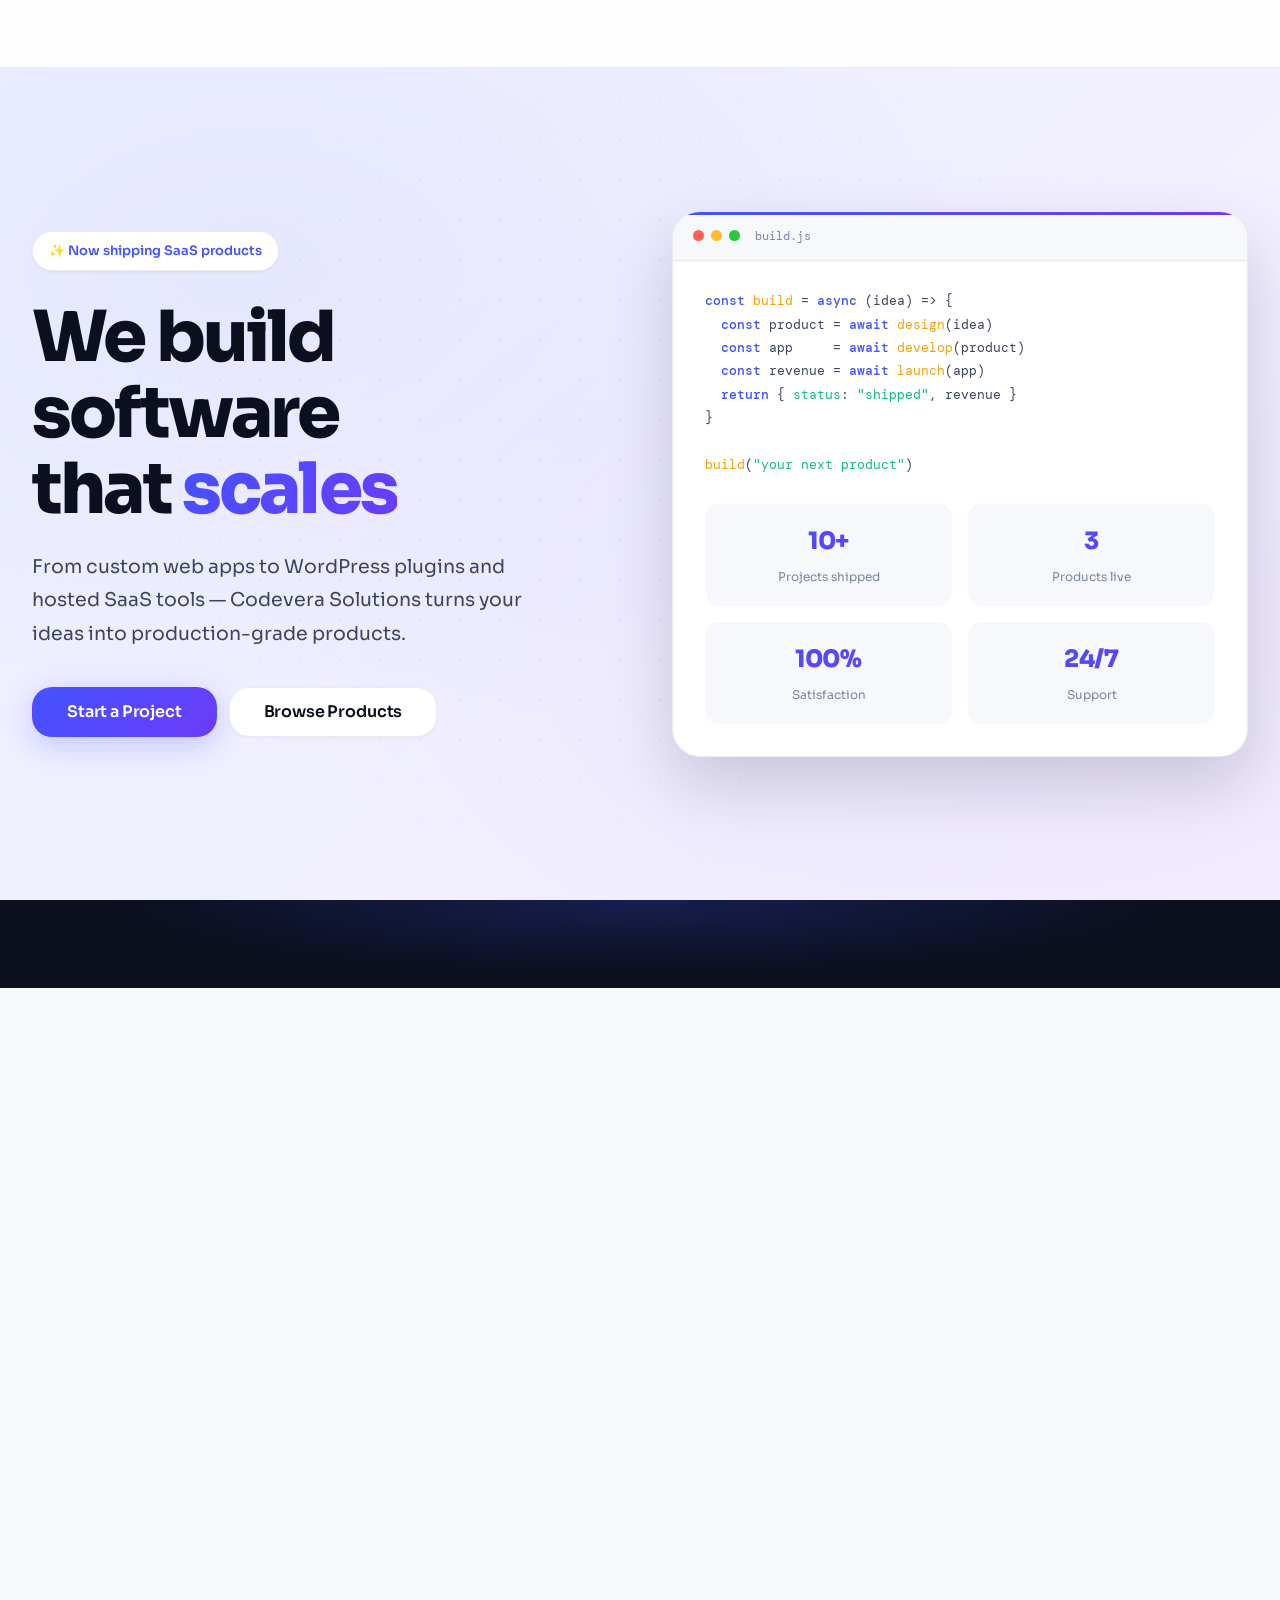
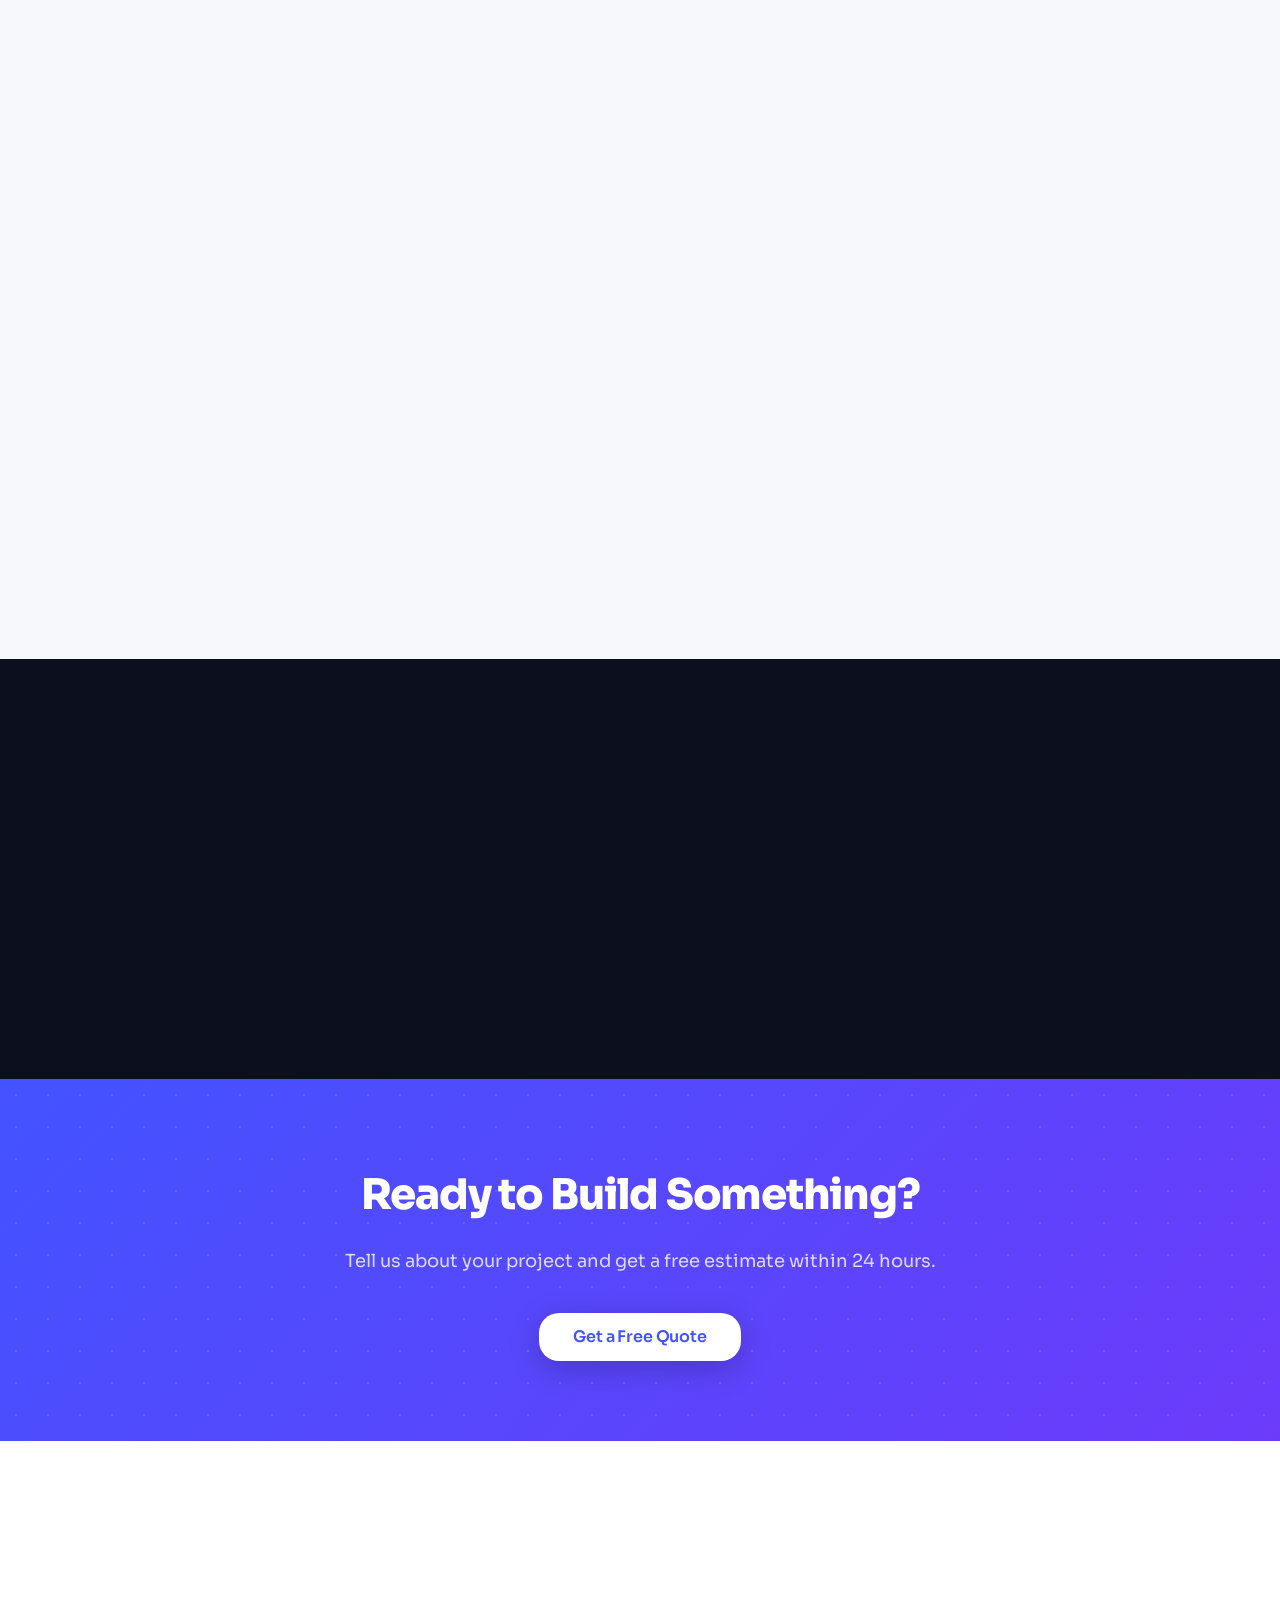
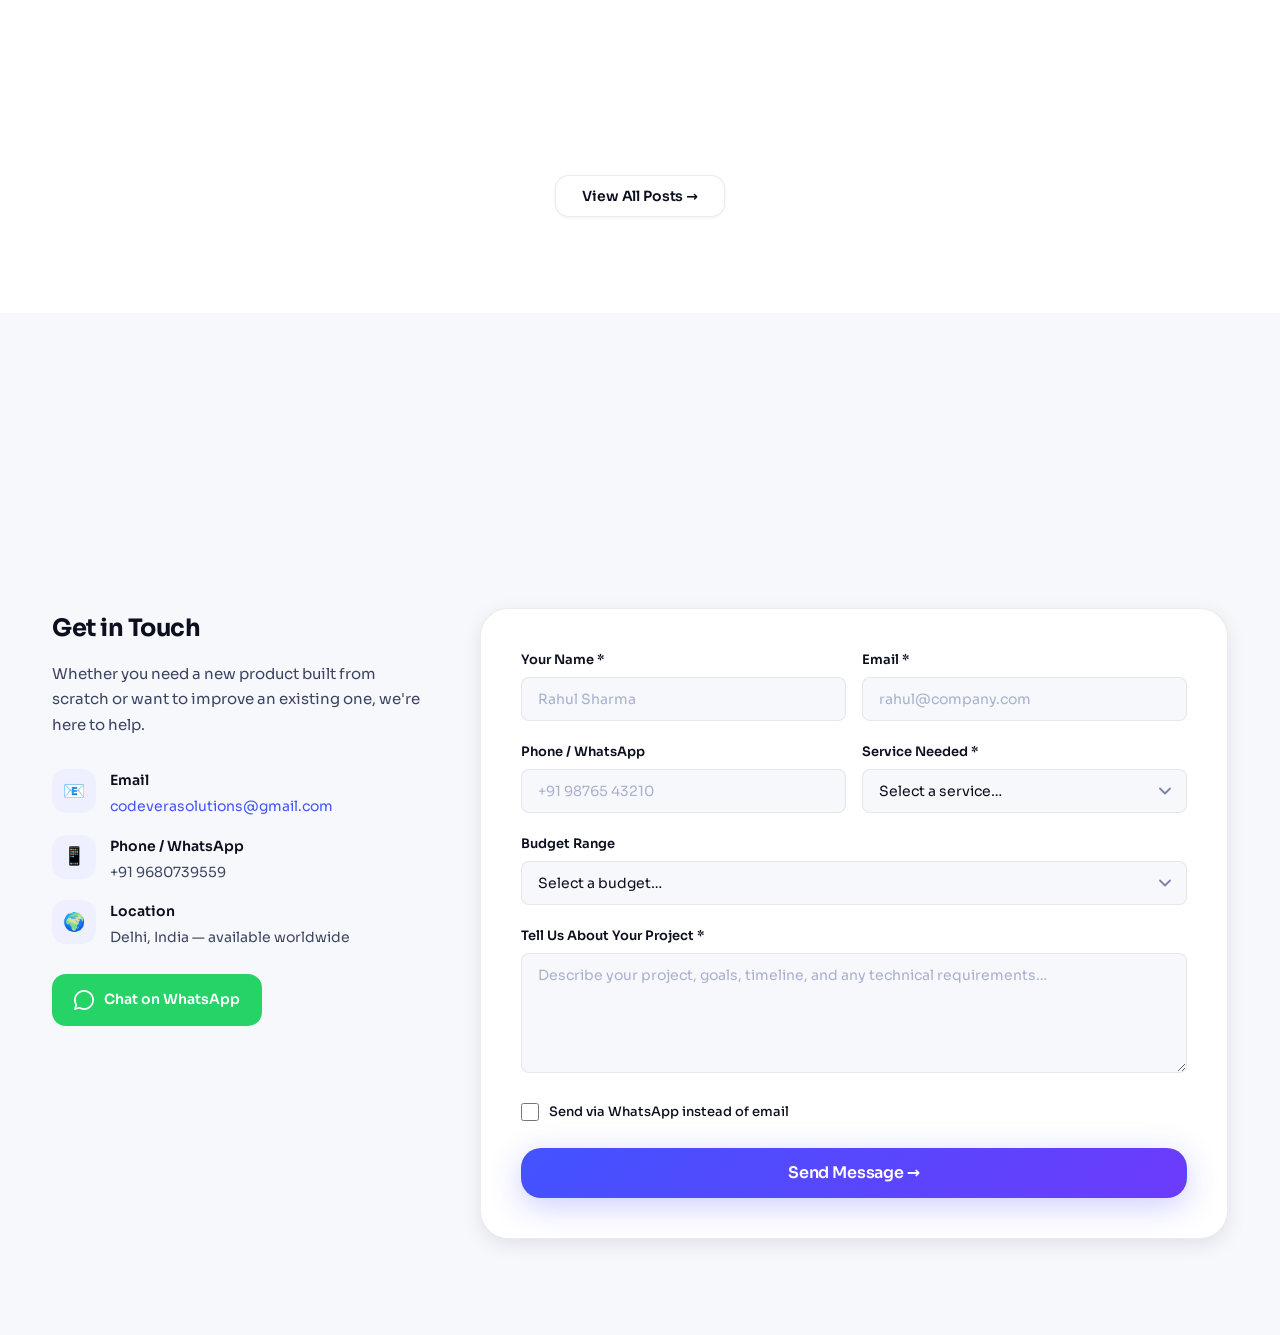
==== index.html @ 33c66739 "Polish site UI: fix rendering bugs, add scroll affordances Bug fixes: - Stats counter rebuilt "24/7"" ====
<!DOCTYPE html>
<html lang="en">
<head>
  <meta charset="UTF-8">
  <meta name="viewport" content="width=device-width, initial-scale=1.0">
  <meta name="description" content="Codevera Solutions — Premium web development, WordPress plugins, SaaS tools, and custom software for ambitious businesses.">
  <title>Codevera Solutions — Premium Software Development</title>
  <link rel="preconnect" href="https://fonts.googleapis.com">
  <link rel="preconnect" href="https://fonts.gstatic.com" crossorigin>
  <link href="https://fonts.googleapis.com/css2?family=Sora:wght@300;400;500;600;700;800&family=DM+Mono:ital,wght@0,400;0,500;1,400&display=swap" rel="stylesheet">
  <link rel="stylesheet" href="css/style.css">
  <noscript><style>.reveal,.reveal-stagger>*{opacity:1!important;transform:none!important}</style></noscript>
</head>
<body>

<!-- NAV (rendered by JS) -->
<nav id="navbar"></nav>

<!-- ── HERO ───────────────────────────────────────────────── -->
<section class="hero" id="home">
  <div class="hero-content">
    <div class="hero-text">
      <div class="hero-badge">✨ Now shipping SaaS products</div>
      <h1>We build software<br>that <span class="gradient-text">scales</span></h1>
      <p class="hero-desc">
        From custom web apps to WordPress plugins and hosted SaaS tools —
        Codevera Solutions turns your ideas into production-grade products.
      </p>
      <div class="hero-cta">
        <a href="#contact" class="btn btn-primary btn-lg">Start a Project</a>
        <a href="products.html" class="btn btn-secondary btn-lg">Browse Products</a>
      </div>
    </div>

    <div class="hero-visual">
      <div class="hero-card">
        <div class="hero-card-bar">
          <span class="dot dot-r"></span>
          <span class="dot dot-y"></span>
          <span class="dot dot-g"></span>
          <span class="hero-card-file">build.js</span>
        </div>
        <div class="hero-card-body">
        <pre class="hero-code"><span class="kw">const</span> <span class="fn">build</span> = <span class="kw">async</span> (idea) =&gt; {
  <span class="kw">const</span> product = <span class="kw">await</span> <span class="fn">design</span>(idea)
  <span class="kw">const</span> app     = <span class="kw">await</span> <span class="fn">develop</span>(product)
  <span class="kw">const</span> revenue = <span class="kw">await</span> <span class="fn">launch</span>(app)
  <span class="kw">return</span> { <span class="str">status</span>: <span class="str">"shipped"</span>, revenue }
}

<span class="fn">build</span>(<span class="str">"your next product"</span>)</pre>

        <div class="hero-metrics">
          <div class="hero-metric"><strong>10+</strong><span>Projects shipped</span></div>
          <div class="hero-metric"><strong>3</strong><span>Products live</span></div>
          <div class="hero-metric"><strong>100%</strong><span>Satisfaction</span></div>
          <div class="hero-metric"><strong>24/7</strong><span>Support</span></div>
        </div>
        </div>
      </div>
    </div>
  </div>
</section>

<!-- ── STATS ──────────────────────────────────────────────── -->
<div class="stats-bar">
  <div id="stats-grid" class="container"></div>
</div>

<!-- ── SERVICES ───────────────────────────────────────────── -->
<section class="section-pad" id="services">
  <div class="container">
    <div class="section-header reveal">
      <div class="section-tag">Services</div>
      <h2 class="section-title">What We Build</h2>
      <p class="section-desc">End-to-end development from idea to production — web, mobile, AI, and everything in between.</p>
    </div>
    <div id="services-grid" class="services-grid"></div>
  </div>
</section>

<!-- ── WORK ───────────────────────────────────────────────── -->
<section class="section-pad" id="work" style="background:var(--c-bg-2)">
  <div class="container">
    <div class="section-header reveal">
      <div class="section-tag">Work</div>
      <h2 class="section-title">Featured Projects</h2>
      <p class="section-desc">A selection of projects that shipped on time, on budget, and exceeded client expectations.</p>
    </div>
    <div id="project-filters" class="filter-bar"></div>
    <div id="projects-grid" class="projects-grid"></div>
  </div>
</section>

<!-- ── TESTIMONIALS ───────────────────────────────────────── -->
<section class="section-pad" id="testimonials">
  <div class="container">
    <div class="section-header reveal">
      <div class="section-tag">Testimonials</div>
      <h2 class="section-title">Client Success Stories</h2>
      <p class="section-desc">What our clients say after working with us.</p>
    </div>
    <div id="testimonials-grid" class="testimonials-grid"></div>
  </div>
</section>

<!-- ── SAAS ───────────────────────────────────────────────── -->
<section class="section-pad" id="saas">
  <div class="container">
    <div class="section-header reveal">
      <div class="section-tag">SaaS Tools</div>
      <h2 class="section-title">Hosted Products</h2>
      <p class="section-desc">Subscription tools built by Codevera — ready to embed in your business today.</p>
    </div>
    <div id="saas-grid" class="saas-grid"></div>
  </div>
</section>

<!-- ── CTA BAND ───────────────────────────────────────────── -->
<div class="cta-band">
  <div class="container" style="position:relative;z-index:1">
    <h2>Ready to Build Something?</h2>
    <p>Tell us about your project and get a free estimate within 24 hours.</p>
    <a href="#contact" class="btn btn-white btn-lg">Get a Free Quote</a>
  </div>
</div>

<!-- ── BLOG PREVIEW ───────────────────────────────────────── -->
<section class="section-pad" id="blog">
  <div class="container">
    <div class="section-header reveal">
      <div class="section-tag">Blog</div>
      <h2 class="section-title">From the Workshop</h2>
      <p class="section-desc">Tutorials, insights, and behind-the-scenes from our team.</p>
    </div>
    <div id="blog-grid" class="blog-grid"></div>
    <div style="text-align:center;margin-top:40px">
      <a href="blog.html" class="btn btn-secondary">View All Posts →</a>
    </div>
  </div>
</section>

<!-- ── CONTACT ────────────────────────────────────────────── -->
<section class="section-pad" id="contact">
  <div class="container">
    <div class="section-header reveal">
      <div class="section-tag">Contact</div>
      <h2 class="section-title">Let's Talk</h2>
      <p class="section-desc">Have a project in mind? We'd love to hear from you.</p>
    </div>

    <div class="contact-grid">
      <!-- Info -->
      <div class="contact-info">
        <h3>Get in Touch</h3>
        <p>Whether you need a new product built from scratch or want to improve an existing one, we're here to help.</p>
        <div class="contact-details">
          <div class="contact-item">
            <div class="contact-item-icon">📧</div>
            <div class="contact-item-text">
              <h4>Email</h4>
              <p><a href="mailto:codeverasolutions@gmail.com">codeverasolutions@gmail.com</a></p>
            </div>
          </div>
          <div class="contact-item">
            <div class="contact-item-icon">📱</div>
            <div class="contact-item-text">
              <h4>Phone / WhatsApp</h4>
              <p>+91 9680739559</p>
            </div>
          </div>
          <div class="contact-item">
            <div class="contact-item-icon">🌍</div>
            <div class="contact-item-text">
              <h4>Location</h4>
              <p>Delhi, India — available worldwide</p>
            </div>
          </div>
        </div>
        <a href="https://wa.me/919680739559?text=Hi%2C%20I%27m%20interested%20in%20your%20services"
           target="_blank" class="contact-wa-btn">
          <svg width="20" height="20" viewBox="0 0 32 32" fill="currentColor"><path d="M16 0C7.164 0 0 7.164 0 16c0 2.832.736 5.488 2.02 7.796L0 32l8.416-1.984C10.656 31.144 13.248 31.8 16 31.8c8.836 0 16-7.164 16-16S24.836 0 16 0zm0 29.2c-2.464 0-4.784-.652-6.796-1.808l-.484-.288-4.96 1.336 1.36-4.816-.324-.508C3.524 20.984 2.8 18.56 2.8 16 2.8 8.716 8.716 2.8 16 2.8S29.2 8.716 29.2 16 23.284 29.2 16 29.2z"/></svg>
          Chat on WhatsApp
        </a>
      </div>

      <!-- Form -->
      <div class="contact-form-card">
        <form id="contactForm">
          <div class="form-row">
            <div class="form-group">
              <label for="name">Your Name *</label>
              <input type="text" id="name" name="name" required placeholder="Rahul Sharma">
            </div>
            <div class="form-group">
              <label for="email">Email *</label>
              <input type="email" id="email" name="email" required placeholder="rahul@company.com">
            </div>
          </div>

          <div class="form-row">
            <div class="form-group">
              <label for="phone">Phone / WhatsApp</label>
              <input type="tel" id="phone" name="phone" placeholder="+91 98765 43210">
            </div>
            <div class="form-group">
              <label for="service">Service Needed *</label>
              <select id="service" name="service" required>
                <option value="">Select a service…</option>
                <option>Web Development</option>
                <option>Mobile App</option>
                <option>WordPress Plugin</option>
                <option>SaaS / Product</option>
                <option>AI & Automation</option>
                <option>Custom Software</option>
                <option>Other</option>
              </select>
            </div>
          </div>

          <div class="form-group">
            <label for="budget">Budget Range</label>
            <select id="budget" name="budget">
              <option value="">Select a budget…</option>
              <option>Under ₹25,000</option>
              <option>₹25,000 – ₹75,000</option>
              <option>₹75,000 – ₹2,00,000</option>
              <option>₹2,00,000 – ₹5,00,000</option>
              <option>₹5,00,000+</option>
              <option>Let's discuss</option>
            </select>
          </div>

          <div class="form-group">
            <label for="message">Tell Us About Your Project *</label>
            <textarea id="message" name="message" required placeholder="Describe your project, goals, timeline, and any technical requirements…"></textarea>
          </div>

          <div class="form-group" style="margin-bottom:0">
            <label style="display:flex;align-items:center;gap:10px;cursor:pointer;font-weight:500">
              <input type="checkbox" id="whatsapp" name="whatsapp" value="yes">
              Send via WhatsApp instead of email
            </label>
          </div>

          <div style="margin-top:24px">
            <button type="submit" class="btn btn-primary btn-full btn-lg">Send Message →</button>
          </div>
        </form>
      </div>
    </div>
  </div>
</section>

<!-- WHATSAPP FLOAT -->
<div id="whatsapp-float"></div>

<!-- FOOTER -->
<footer id="site-footer"></footer>

<!-- SCRIPTS (order matters) -->
<script src="js/data.js"></script>
<script src="js/render.js"></script>
<script src="js/main.js"></script>
<!-- Razorpay (load only when needed in production) -->
<!-- <script src="https://checkout.razorpay.com/v1/checkout.js"></script> -->
</body>
</html>
---- css/style.css ----
/* ============================================================
   style.css — Codevera Solutions
   Design system: Stripe / Linear / Vercel aesthetic
   Font: Sora (display) + DM Mono (code)
   ============================================================ */

@import url('https://fonts.googleapis.com/css2?family=Sora:wght@300;400;500;600;700;800&family=DM+Mono:ital,wght@0,400;0,500;1,400&display=swap');

/* ── Variables ─────────────────────────────────────────────── */
:root {
  /* Palette */
  --c-bg:        #ffffff;
  --c-bg-2:      #f7f8fc;
  --c-bg-3:      #eff1f8;
  --c-surface:   #ffffff;
  --c-border:    rgba(15, 23, 60, 0.08);
  --c-border-hv: rgba(15, 23, 60, 0.18);

  --c-ink:       #0b0f1e;
  --c-ink-2:     #3d4461;
  --c-ink-3:     #7b84a6;
  --c-ink-4:     #a8b0cc;

  --c-accent:    #4353ff;
  --c-accent-2:  #6c3bfa;
  --c-accent-lt: #eef0ff;

  --gradient-a:  linear-gradient(135deg, #4353ff 0%, #6c3bfa 100%);
  --gradient-b:  linear-gradient(135deg, #eef0ff 0%, #f5f0ff 100%);
  --gradient-mesh: radial-gradient(ellipse at 20% 30%, rgba(67,83,255,.06) 0%, transparent 55%),
                   radial-gradient(ellipse at 80% 70%, rgba(108,59,250,.06) 0%, transparent 55%);

  /* Typography */
  --f-body:  'Sora', system-ui, -apple-system, sans-serif;
  --f-mono:  'DM Mono', 'Courier New', monospace;

  /* Scale */
  --r-sm:  8px;
  --r-md:  14px;
  --r-lg:  20px;
  --r-xl:  28px;
  --r-2xl: 40px;

  /* Shadow */
  --sh-xs: 0 1px 3px rgba(11,15,30,.06);
  --sh-sm: 0 2px 8px rgba(11,15,30,.07);
  --sh-md: 0 6px 20px rgba(11,15,30,.09);
  --sh-lg: 0 16px 44px rgba(11,15,30,.12);
  --sh-xl: 0 28px 64px rgba(11,15,30,.16);
  --sh-accent: 0 8px 32px rgba(67,83,255,.28);

  /* Motion */
  --ease: cubic-bezier(.4,0,.2,1);
  --ease-out: cubic-bezier(.0,0,.2,1);
  --ease-spring: cubic-bezier(.34,1.56,.64,1);

  --max-w: 1240px;
  --nav-h: 68px;
}

/* ── Reset ─────────────────────────────────────────────────── */
*, *::before, *::after { box-sizing: border-box; margin: 0; padding: 0; }

html {
  scroll-behavior: smooth;
  -webkit-font-smoothing: antialiased;
  -moz-osx-font-smoothing: grayscale;
  font-size: 16px;
}

body {
  font-family: var(--f-body);
  background: var(--c-bg);
  color: var(--c-ink);
  line-height: 1.7;
  overflow-x: hidden;
}

img { display: block; max-width: 100%; height: auto; }
a { color: inherit; text-decoration: none; }
ul, ol { list-style: none; }
button { font-family: var(--f-body); cursor: pointer; border: none; background: none; }
::selection { background: var(--c-accent); color: white; }

/* Visible keyboard focus — never rely on the browser default */
:focus-visible {
  outline: 2px solid var(--c-accent);
  outline-offset: 3px;
  border-radius: 4px;
}
:focus:not(:focus-visible) { outline: none; }

/* Custom scrollbar */
::-webkit-scrollbar { width: 11px; height: 11px; }
::-webkit-scrollbar-track { background: var(--c-bg-2); }
::-webkit-scrollbar-thumb {
  background: var(--c-ink-4);
  border-radius: 100px;
  border: 3px solid var(--c-bg-2);
}
::-webkit-scrollbar-thumb:hover { background: var(--c-ink-3); }

/* Respect users who ask for less motion */
@media (prefers-reduced-motion: reduce) {
  html { scroll-behavior: auto; }
  *, *::before, *::after {
    animation-duration: .01ms !important;
    animation-iteration-count: 1 !important;
    transition-duration: .01ms !important;
  }
  .reveal,
  .reveal-stagger > * { opacity: 1 !important; transform: none !important; }
}

/* ── Layout helpers ────────────────────────────────────────── */
.container {
  max-width: var(--max-w);
  margin: 0 auto;
  padding: 0 2rem;
}

.section-pad { padding: 96px 0; }

.section-header {
  text-align: center;
  margin-bottom: 56px;
}

.section-tag {
  display: inline-block;
  font-size: 12px;
  font-weight: 600;
  letter-spacing: .12em;
  text-transform: uppercase;
  color: var(--c-accent);
  background: var(--c-accent-lt);
  padding: 6px 14px;
  border-radius: 100px;
  margin-bottom: 16px;
}

.section-title {
  font-size: clamp(28px, 4vw, 42px);
  font-weight: 800;
  letter-spacing: -.03em;
  line-height: 1.15;
  color: var(--c-ink);
  margin-bottom: 16px;
}

.section-desc {
  font-size: 17px;
  color: var(--c-ink-2);
  max-width: 560px;
  margin: 0 auto;
  line-height: 1.75;
}

/* ── Scroll Reveal ─────────────────────────────────────────── */
.reveal {
  opacity: 0;
  transform: translateY(24px);
  transition: opacity .6s var(--ease), transform .6s var(--ease);
}
.reveal.visible {
  opacity: 1;
  transform: none;
}

/* Staggered children */
.reveal-stagger > * {
  opacity: 0;
  transform: translateY(20px);
  transition: opacity .5s var(--ease), transform .5s var(--ease);
}
.reveal-stagger.visible > *:nth-child(1) { opacity:1;transform:none;transition-delay:.05s }
.reveal-stagger.visible > *:nth-child(2) { opacity:1;transform:none;transition-delay:.12s }
.reveal-stagger.visible > *:nth-child(3) { opacity:1;transform:none;transition-delay:.19s }
.reveal-stagger.visible > *:nth-child(4) { opacity:1;transform:none;transition-delay:.26s }
.reveal-stagger.visible > *:nth-child(5) { opacity:1;transform:none;transition-delay:.33s }
.reveal-stagger.visible > *:nth-child(6) { opacity:1;transform:none;transition-delay:.40s }

/* ── Buttons ───────────────────────────────────────────────── */
.btn {
  display: inline-flex;
  align-items: center;
  gap: 8px;
  padding: 13px 26px;
  border-radius: var(--r-md);
  font-size: 14px;
  font-weight: 600;
  line-height: 1;
  letter-spacing: -.01em;
  transition: all .2s var(--ease);
  white-space: nowrap;
  border: 1.5px solid transparent;
}
.btn-primary {
  background: var(--gradient-a);
  color: white;
  border-color: transparent;
  box-shadow: var(--sh-accent);
}
.btn-primary:hover {
  transform: translateY(-1px);
  box-shadow: 0 12px 40px rgba(67,83,255,.38);
}
.btn-secondary {
  background: white;
  color: var(--c-ink);
  border-color: var(--c-border);
  box-shadow: var(--sh-xs);
}
.btn-secondary:hover {
  border-color: var(--c-border-hv);
  background: var(--c-bg-2);
  transform: translateY(-1px);
}
.btn-ghost {
  background: transparent;
  color: var(--c-accent);
  border-color: transparent;
}
.btn-ghost:hover { background: var(--c-accent-lt); }
.btn-sm { padding: 9px 18px; font-size: 13px; }
.btn-lg { padding: 16px 34px; font-size: 16px; border-radius: var(--r-lg); }
.btn-full { width: 100%; justify-content: center; }
.btn:active { transform: translateY(0) scale(.98); }
.btn:disabled { opacity: .6; cursor: not-allowed; transform: none; }

/* ── Tags ──────────────────────────────────────────────────── */
.tag {
  display: inline-block;
  font-size: 12px;
  font-weight: 500;
  color: var(--c-ink-2);
  background: var(--c-bg-3);
  padding: 4px 10px;
  border-radius: 6px;
  border: 1px solid var(--c-border);
}

/* ── Navigation ────────────────────────────────────────────── */
nav {
  position: fixed;
  top: 0; left: 0; right: 0;
  z-index: 900;
  height: var(--nav-h);
  background: rgba(255,255,255,.88);
  backdrop-filter: blur(20px) saturate(180%);
  border-bottom: 1px solid var(--c-border);
  transition: background .3s var(--ease), box-shadow .3s var(--ease);
}
nav.scrolled {
  background: rgba(255,255,255,.96);
  box-shadow: var(--sh-sm);
}

/* Reading-progress bar pinned to the bottom edge of the nav */
.nav-progress {
  position: absolute;
  left: 0; right: 0; bottom: -1px;
  height: 2px;
  pointer-events: none;
}
.nav-progress span {
  display: block;
  height: 100%;
  width: 0;
  background: var(--gradient-a);
  border-radius: 0 2px 2px 0;
  transition: width .08s linear;
}

.nav-container {
  max-width: var(--max-w);
  margin: 0 auto;
  padding: 0 2rem;
  height: 100%;
  display: flex;
  align-items: center;
  justify-content: space-between;
  gap: 2rem;
}

.logo {
  font-size: 22px;
  font-weight: 800;
  letter-spacing: -.04em;
  background: var(--gradient-a);
  -webkit-background-clip: text;
  -webkit-text-fill-color: transparent;
  background-clip: text;
}
.logo span { opacity: .7; }

.nav-links {
  display: flex;
  align-items: center;
  gap: 2px;
}
.nav-links a {
  font-size: 14px;
  font-weight: 500;
  color: var(--c-ink-2);
  padding: 8px 12px;
  border-radius: var(--r-sm);
  transition: color .2s var(--ease), background .2s var(--ease);
}
.nav-links a:hover { color: var(--c-ink); background: var(--c-bg-2); }
.nav-links a.active {
  color: var(--c-accent);
  background: var(--c-accent-lt);
  font-weight: 600;
}
/* `.nav-links a` outranks `.btn-primary`, so restate the button colours here */
.nav-links .btn { margin-left: 8px; }
.nav-links a.btn-primary { color: #fff; }
.nav-links a.btn-primary:hover { color: #fff; background: var(--gradient-a); }
.nav-links a.btn-secondary { color: var(--c-ink); }

.mobile-menu-toggle {
  display: none;
  flex-direction: column;
  gap: 5px;
  padding: 8px;
  border-radius: var(--r-sm);
}
.mobile-menu-toggle span {
  width: 22px; height: 2px;
  background: var(--c-ink);
  border-radius: 2px;
  transition: all .3s var(--ease);
}
.mobile-menu-toggle.open span:nth-child(1) { transform: translateY(7px) rotate(45deg); }
.mobile-menu-toggle.open span:nth-child(2) { opacity: 0; }
.mobile-menu-toggle.open span:nth-child(3) { transform: translateY(-7px) rotate(-45deg); }

/* ── Hero ──────────────────────────────────────────────────── */
.hero {
  min-height: 100vh;
  padding: calc(var(--nav-h) + 80px) 2rem 80px;
  display: flex;
  align-items: center;
  position: relative;
  overflow: hidden;
  background: var(--gradient-b);
}

.hero::before {
  content: '';
  position: absolute; inset: 0;
  background: var(--gradient-mesh);
  pointer-events: none;
}

/* dot grid */
.hero::after {
  content: '';
  position: absolute; inset: 0;
  background-image: radial-gradient(circle, rgba(67,83,255,.1) 1px, transparent 1px);
  background-size: 40px 40px;
  pointer-events: none;
  mask-image: radial-gradient(ellipse at center, black 30%, transparent 75%);
}

.hero-content {
  max-width: var(--max-w);
  margin: 0 auto;
  width: 100%;
  position: relative;
  z-index: 1;
  display: grid;
  grid-template-columns: 1fr 1fr;
  gap: 4rem;
  align-items: center;
}


.hero-badge {
  display: inline-flex;
  align-items: center;
  gap: 8px;
  padding: 8px 16px;
  background: white;
  border: 1px solid var(--c-border);
  border-radius: 100px;
  font-size: 13px;
  font-weight: 600;
  color: var(--c-accent);
  margin-bottom: 28px;
  box-shadow: var(--sh-xs);
  animation: fadeDown .7s var(--ease) both;
}

.hero h1 {
  font-size: clamp(42px, 5.5vw, 76px);
  font-weight: 800;
  letter-spacing: -.04em;
  line-height: 1.08;
  margin-bottom: 24px;
  animation: fadeDown .7s var(--ease) .15s both;
}

.hero h1 .gradient-text {
  background: var(--gradient-a);
  -webkit-background-clip: text;
  -webkit-text-fill-color: transparent;
  background-clip: text;
}

.hero-desc {
  font-size: clamp(16px, 1.8vw, 19px);
  color: var(--c-ink-2);
  max-width: 520px;
  line-height: 1.75;
  margin-bottom: 36px;
  animation: fadeDown .7s var(--ease) .3s both;
}

.hero-cta {
  display: flex;
  gap: 12px;
  flex-wrap: wrap;
  animation: fadeDown .7s var(--ease) .45s both;
}

.hero-visual {
  position: relative;
  animation: fadeUp .9s var(--ease) .3s both;
}

.hero-card {
  background: white;
  border: 1px solid var(--c-border);
  border-radius: var(--r-xl);
  box-shadow: var(--sh-xl);
  position: relative;
  overflow: hidden;
}
.hero-card::before {
  content: '';
  position: absolute; top: 0; left: 0; right: 0;
  height: 3px;
  background: var(--gradient-a);
  z-index: 2;
}

/* Editor-style title bar so the snippet reads as a real file */
.hero-card-bar {
  display: flex;
  align-items: center;
  gap: 7px;
  padding: 14px 20px;
  border-bottom: 1px solid var(--c-border);
  background: var(--c-bg-2);
}
.hero-card-bar .dot {
  width: 11px; height: 11px;
  border-radius: 50%;
  flex-shrink: 0;
}
.hero-card-bar .dot-r { background: #ff5f57; }
.hero-card-bar .dot-y { background: #febc2e; }
.hero-card-bar .dot-g { background: #28c840; }
.hero-card-file {
  font-family: var(--f-mono);
  font-size: 12px;
  color: var(--c-ink-3);
  margin-left: 8px;
}
.hero-card-body { padding: 28px 32px 32px; }

.hero-code {
  font-family: var(--f-mono);
  font-size: 13px;
  color: var(--c-ink-2);
  line-height: 1.8;
}
.hero-code .kw { color: var(--c-accent); font-weight: 500; }
.hero-code .str { color: #10b981; }
.hero-code .fn { color: #f59e0b; }
.hero-code .num { color: #ec4899; }

.hero-metrics {
  display: grid;
  grid-template-columns: 1fr 1fr;
  gap: 16px;
  margin-top: 28px;
}
.hero-metric {
  background: var(--c-bg-2);
  border: 1px solid transparent;
  border-radius: var(--r-md);
  padding: 16px;
  text-align: center;
  transition: border-color .25s var(--ease), transform .25s var(--ease);
}
.hero-metric:hover {
  border-color: rgba(67,83,255,.25);
  transform: translateY(-2px);
}
.hero-metric strong {
  display: block;
  font-size: 24px;
  font-weight: 800;
  letter-spacing: -.02em;
  background: var(--gradient-a);
  -webkit-background-clip: text;
  -webkit-text-fill-color: transparent;
  background-clip: text;
}
.hero-metric span { font-size: 12px; color: var(--c-ink-3); }

@keyframes fadeDown {
  from { opacity:0; transform:translateY(-18px); }
  to   { opacity:1; transform:none; }
}
@keyframes fadeUp {
  from { opacity:0; transform:translateY(24px); }
  to   { opacity:1; transform:none; }
}

/* ── Stats Bar ─────────────────────────────────────────────── */
.stats-bar {
  background: var(--c-ink);
  padding: 44px 0;
  position: relative;
  overflow: hidden;
}
.stats-bar::before {
  content: '';
  position: absolute; inset: 0;
  background: radial-gradient(ellipse at 50% 0%, rgba(67,83,255,.22) 0%, transparent 60%);
  pointer-events: none;
}
.stats-bar .container {
  display: flex;
  justify-content: space-around;
  flex-wrap: wrap;
  gap: 2rem;
  position: relative;
  z-index: 1;
}
.stat-item { text-align: center; min-width: 120px; }
.stat-number {
  font-size: 40px;
  font-weight: 800;
  letter-spacing: -.03em;
  background: var(--gradient-a);
  -webkit-background-clip: text;
  -webkit-text-fill-color: transparent;
  background-clip: text;
  line-height: 1;
  margin-bottom: 6px;
}
.stat-label { font-size: 14px; color: rgba(255,255,255,.55); font-weight: 500; }

/* ── Services ──────────────────────────────────────────────── */
#services { background: var(--c-bg-2); }

.services-grid {
  display: grid;
  grid-template-columns: repeat(3, 1fr);
  gap: 24px;
}

.service-card {
  background: white;
  border: 1px solid var(--c-border);
  border-radius: var(--r-xl);
  padding: 32px;
  transition: all .3s var(--ease);
  position: relative;
  overflow: hidden;
}
/* Accent rule that wipes in from the left on hover */
.service-card::before {
  content: '';
  position: absolute;
  top: 0; left: 0; right: 0;
  height: 3px;
  background: var(--gradient-a);
  transform: scaleX(0);
  transform-origin: left;
  transition: transform .4s var(--ease);
}
.service-card:hover::before { transform: scaleX(1); }
.service-card:hover {
  transform: translateY(-4px);
  box-shadow: var(--sh-lg);
  border-color: rgba(67,83,255,.2);
}

.service-icon {
  font-size: 32px;
  margin-bottom: 16px;
  display: inline-flex;
  width: 56px; height: 56px;
  background: var(--c-accent-lt);
  border-radius: var(--r-md);
  align-items: center;
  justify-content: center;
  transition: transform .4s var(--ease-spring);
}
.service-card:hover .service-icon { transform: translateY(-2px) scale(1.06); }

.service-card h3 {
  font-size: 18px;
  font-weight: 700;
  letter-spacing: -.02em;
  margin-bottom: 10px;
}
.service-card p { font-size: 14px; color: var(--c-ink-2); margin-bottom: 16px; line-height: 1.7; }

.service-features { display: flex; flex-direction: column; gap: 6px; }
.service-features li {
  font-size: 13px;
  color: var(--c-ink-3);
  padding-left: 18px;
  position: relative;
}
.service-features li::before {
  content: '→';
  position: absolute; left: 0;
  color: var(--c-accent);
  font-weight: 600;
}

/* ── Filter Buttons ────────────────────────────────────────── */
.filter-bar {
  display: flex;
  gap: 8px;
  flex-wrap: wrap;
  justify-content: center;
  margin-bottom: 40px;
}
.filter-btn {
  padding: 9px 20px;
  border-radius: 100px;
  font-size: 13px;
  font-weight: 600;
  color: var(--c-ink-2);
  background: white;
  border: 1.5px solid var(--c-border);
  transition: all .2s var(--ease);
}
.filter-btn:hover { border-color: var(--c-accent); color: var(--c-accent); }
.filter-btn.active {
  background: var(--gradient-a);
  color: white;
  border-color: transparent;
  box-shadow: var(--sh-accent);
}

/* Cards fill their grid row so the CTA line sits on a common baseline */
.project-card,
.blog-card,
.product-card { display: flex; flex-direction: column; }
.project-info,
.blog-body,
.product-body { display: flex; flex-direction: column; flex: 1; }
.project-link,
.read-more,
.product-actions { margin-top: auto; align-self: flex-start; }
.product-actions { align-self: stretch; }

/* Shown when a filter matches nothing */
.grid-empty {
  grid-column: 1 / -1;
  text-align: center;
  padding: 56px 0;
  font-size: 16px;
  color: var(--c-ink-3);
}

/* ── Projects ──────────────────────────────────────────────── */
.projects-grid {
  display: grid;
  grid-template-columns: repeat(3, 1fr);
  gap: 24px;
}

.project-card {
  background: white;
  border: 1px solid var(--c-border);
  border-radius: var(--r-xl);
  overflow: hidden;
  transition: all .3s var(--ease);
}
.project-card:hover {
  transform: translateY(-4px);
  box-shadow: var(--sh-lg);
}

.project-image {
  height: 200px;
  overflow: hidden;
  position: relative;
}
.project-image img {
  width: 100%; height: 100%;
  object-fit: cover;
  transition: transform .5s var(--ease);
}
.project-card:hover .project-image img { transform: scale(1.05); }

/* Always visible — on touch devices there is no hover to reveal it */
.project-overlay {
  position: absolute; inset: 0;
  background: linear-gradient(to top, rgba(11,15,30,.62) 0%, rgba(11,15,30,.08) 45%, transparent 70%);
  display: flex;
  align-items: flex-end;
  padding: 16px;
  transition: background .3s var(--ease);
}
.project-card:hover .project-overlay {
  background: linear-gradient(to top, rgba(11,15,30,.74) 0%, rgba(11,15,30,.18) 55%, transparent 80%);
}
.project-category {
  font-size: 12px;
  font-weight: 600;
  color: white;
  background: rgba(255,255,255,.2);
  backdrop-filter: blur(8px);
  padding: 4px 10px;
  border-radius: 100px;
}

.project-info { padding: 24px; }
.project-info h3 {
  font-size: 17px;
  font-weight: 700;
  letter-spacing: -.02em;
  margin-bottom: 8px;
}
.project-info p { font-size: 14px; color: var(--c-ink-2); margin-bottom: 14px; line-height: 1.6; }
.project-info .project-tags { display: flex; flex-wrap: wrap; gap: 6px; margin-bottom: 16px; }
.project-link {
  font-size: 13px;
  font-weight: 600;
  color: var(--c-accent);
  display: inline-flex;
  align-items: center;
  gap: 4px;
  transition: gap .2s var(--ease);
}
.project-link:hover { gap: 8px; }

/* ── Testimonials ──────────────────────────────────────────── */
#testimonials { background: var(--c-bg-2); }

.testimonials-grid {
  display: grid;
  grid-template-columns: repeat(2, 1fr);
  gap: 24px;
}

.testimonial-card {
  background: white;
  border: 1px solid var(--c-border);
  border-radius: var(--r-xl);
  padding: 32px;
  transition: all .3s var(--ease);
}
.testimonial-card:hover { transform: translateY(-3px); box-shadow: var(--sh-md); }

.testimonial-stars { display: flex; gap: 2px; margin-bottom: 16px; }
.star { font-size: 16px; color: var(--c-border); }
.star.filled { color: #f59e0b; }

.testimonial-text {
  font-size: 15px;
  line-height: 1.75;
  color: var(--c-ink-2);
  font-style: italic;
  margin-bottom: 24px;
  position: relative;
}
.testimonial-text::before {
  content: '"';
  font-size: 64px;
  line-height: 0;
  position: absolute;
  top: 12px; left: -8px;
  color: var(--c-accent-lt);
  font-family: Georgia, serif;
  font-style: normal;
}

.testimonial-author { display: flex; align-items: center; gap: 14px; }
.author-avatar {
  width: 44px; height: 44px;
  border-radius: 50%;
  background: var(--gradient-a);
  color: white;
  font-size: 14px;
  font-weight: 700;
  display: flex;
  align-items: center;
  justify-content: center;
  flex-shrink: 0;
}
.author-info h4 { font-size: 14px; font-weight: 700; }
.author-info p { font-size: 13px; color: var(--c-ink-3); }

/* ── SaaS Section ──────────────────────────────────────────── */
#saas { background: var(--c-ink); }
#saas .section-tag { background: rgba(255,255,255,.1); color: rgba(255,255,255,.8); }
#saas .section-title { color: white; }
#saas .section-desc { color: rgba(255,255,255,.55); }

.saas-grid {
  display: grid;
  grid-template-columns: repeat(3, 1fr);
  gap: 24px;
}

.saas-card {
  background: rgba(255,255,255,.04);
  border: 1px solid rgba(255,255,255,.1);
  border-radius: var(--r-xl);
  padding: 36px;
  transition: all .3s var(--ease);
}
.saas-card:hover {
  background: rgba(255,255,255,.07);
  border-color: rgba(255,255,255,.18);
  transform: translateY(-4px);
}

.saas-icon {
  font-size: 32px;
  margin-bottom: 16px;
  display: inline-flex;
  width: 56px; height: 56px;
  background: rgba(255,255,255,.08);
  border-radius: var(--r-md);
  align-items: center;
  justify-content: center;
}
.saas-card h3 { font-size: 20px; font-weight: 700; color: white; margin-bottom: 6px; letter-spacing: -.02em; }
.saas-tagline { font-size: 13px; font-weight: 500; color: var(--accent, var(--c-accent)); margin-bottom: 12px; }
.saas-card > p { font-size: 14px; color: rgba(255,255,255,.55); line-height: 1.7; margin-bottom: 20px; }

.saas-features { display: flex; flex-direction: column; gap: 8px; margin-bottom: 28px; }
.saas-features li { font-size: 13px; color: rgba(255,255,255,.65); display: flex; gap: 8px; align-items: flex-start; }
.saas-features .check { color: #10b981; font-weight: 700; flex-shrink: 0; }

.saas-price { margin-bottom: 20px; }
.saas-price .price-amount { font-size: 30px; font-weight: 800; letter-spacing: -.03em; color: white; }
.saas-price .price-period { font-size: 14px; color: rgba(255,255,255,.4); }
.trial-note { font-size: 12px; color: #10b981; margin-top: 4px; }

/* ── CTA Band ───────────────────────────────────────────────── */
.cta-band {
  background: var(--gradient-a);
  padding: 80px 0;
  text-align: center;
  position: relative;
  overflow: hidden;
}
.cta-band::before {
  content: '';
  position: absolute; inset: 0;
  background-image: radial-gradient(circle, rgba(255,255,255,.12) 1px, transparent 1px);
  background-size: 32px 32px;
}
.cta-band h2 { font-size: clamp(28px, 3.5vw, 42px); font-weight: 800; color: white; letter-spacing: -.03em; margin-bottom: 16px; }
.cta-band p { font-size: 18px; color: rgba(255,255,255,.8); margin-bottom: 36px; }
.cta-band .btn-white {
  background: white;
  color: var(--c-accent);
  border: none;
  box-shadow: 0 8px 32px rgba(0,0,0,.2);
}
.cta-band .btn-white:hover { transform: translateY(-2px); box-shadow: 0 14px 40px rgba(0,0,0,.28); }

/* ── Contact ────────────────────────────────────────────────── */
#contact { background: var(--c-bg-2); }
.contact-grid {
  display: grid;
  grid-template-columns: 380px 1fr;
  gap: 48px;
  align-items: start;
}

.contact-info h3 { font-size: 24px; font-weight: 700; letter-spacing: -.02em; margin-bottom: 12px; }
.contact-info > p { font-size: 15px; color: var(--c-ink-2); margin-bottom: 32px; line-height: 1.7; }

.contact-details { display: flex; flex-direction: column; gap: 16px; }
.contact-item { display: flex; align-items: flex-start; gap: 14px; }
.contact-item-icon {
  width: 44px; height: 44px;
  background: var(--c-accent-lt);
  border-radius: var(--r-md);
  display: flex;
  align-items: center;
  justify-content: center;
  font-size: 18px;
  flex-shrink: 0;
}
.contact-item-text h4 { font-size: 14px; font-weight: 600; margin-bottom: 2px; }
.contact-item-text p { font-size: 14px; color: var(--c-ink-2); }
.contact-item-text a { color: var(--c-accent); }

.contact-wa-btn {
  display: flex;
  align-items: center;
  gap: 10px;
  background: #25d366;
  color: white;
  padding: 14px 22px;
  border-radius: var(--r-md);
  font-weight: 600;
  font-size: 14px;
  margin-top: 24px;
  transition: all .2s var(--ease);
  width: fit-content;
}
.contact-wa-btn:hover { transform: translateY(-2px); box-shadow: 0 8px 24px rgba(37,211,102,.35); }

/* ── Contact Form ───────────────────────────────────────────── */
.contact-form-card {
  background: white;
  border: 1px solid var(--c-border);
  border-radius: var(--r-xl);
  padding: 40px;
  box-shadow: var(--sh-md);
}

.form-row { display: grid; grid-template-columns: 1fr 1fr; gap: 16px; }
.form-group { margin-bottom: 20px; }
.form-group label {
  display: block;
  font-size: 13px;
  font-weight: 600;
  color: var(--c-ink);
  margin-bottom: 6px;
}
.form-group input,
.form-group textarea,
.form-group select {
  width: 100%;
  padding: 12px 16px;
  background-color: var(--c-bg-2);
  border: 1.5px solid var(--c-border);
  border-radius: var(--r-sm);
  font-family: var(--f-body);
  font-size: 14px;
  color: var(--c-ink);
  transition: all .2s var(--ease);
  appearance: none;
}
.form-group input::placeholder,
.form-group textarea::placeholder { color: var(--c-ink-4); }
.form-group input:focus,
.form-group textarea:focus,
.form-group select:focus {
  outline: none;
  border-color: var(--c-accent);
  background-color: white;
  box-shadow: 0 0 0 4px rgba(67,83,255,.08);
}

/* appearance:none strips the native arrow — draw our own back in */
.form-group select {
  background-image: url("data:image/svg+xml;charset=utf-8,%3Csvg xmlns='http://www.w3.org/2000/svg' width='12' height='8' viewBox='0 0 12 8' fill='none'%3E%3Cpath d='M1 1.5L6 6.5L11 1.5' stroke='%237b84a6' stroke-width='1.8' stroke-linecap='round' stroke-linejoin='round'/%3E%3C/svg%3E");
  background-repeat: no-repeat;
  background-position: right 15px center;
  padding-right: 42px;
}

/* Checkboxes must escape the full-width input sizing above */
.form-group input[type="checkbox"] {
  width: 18px;
  height: 18px;
  padding: 0;
  flex-shrink: 0;
  accent-color: var(--c-accent);
  appearance: auto;
  cursor: pointer;
}
.form-group textarea { resize: vertical; min-height: 120px; }

/* Only flag fields after the user has actually tried to submit / left them bad */
.form-group input:user-invalid,
.form-group select:user-invalid,
.form-group textarea:user-invalid {
  border-color: #ef4444;
  background-color: #fef4f4;
}
.form-group input:user-invalid:focus,
.form-group select:user-invalid:focus,
.form-group textarea:user-invalid:focus {
  box-shadow: 0 0 0 4px rgba(239,68,68,.1);
}
.form-group select { cursor: pointer; }

/* ── Blog ───────────────────────────────────────────────────── */
.blog-grid {
  display: grid;
  grid-template-columns: repeat(3, 1fr);
  gap: 24px;
}

.blog-card {
  background: white;
  border: 1px solid var(--c-border);
  border-radius: var(--r-xl);
  overflow: hidden;
  transition: all .3s var(--ease);
}
.blog-card:hover { transform: translateY(-4px); box-shadow: var(--sh-lg); }

.blog-image { height: 200px; overflow: hidden; }
.blog-image img { width: 100%; height: 100%; object-fit: cover; transition: transform .5s var(--ease); }
.blog-card:hover .blog-image img { transform: scale(1.05); }

.blog-body { padding: 24px; }
.blog-tags { display: flex; flex-wrap: wrap; gap: 6px; margin-bottom: 12px; }
.blog-body h3 { font-size: 17px; font-weight: 700; letter-spacing: -.02em; margin-bottom: 10px; line-height: 1.4; }
.blog-body h3 a { color: var(--c-ink); transition: color .2s; }
.blog-body h3 a:hover { color: var(--c-accent); }
.blog-body p { font-size: 14px; color: var(--c-ink-2); line-height: 1.65; margin-bottom: 16px; }
.blog-meta { font-size: 12px; color: var(--c-ink-4); display: flex; gap: 8px; margin-bottom: 14px; }
.read-more { font-size: 13px; font-weight: 600; color: var(--c-accent); display: inline-flex; align-items: center; gap: 4px; transition: gap .2s; }
.read-more:hover { gap: 8px; }

/* ── Products Page ─────────────────────────────────────────── */
.products-grid {
  display: grid;
  grid-template-columns: repeat(3, 1fr);
  gap: 28px;
}

.product-card {
  background: white;
  border: 1px solid var(--c-border);
  border-radius: var(--r-xl);
  overflow: hidden;
  transition: all .3s var(--ease);
  position: relative;
}
.product-card:hover { transform: translateY(-5px); box-shadow: var(--sh-lg); }

.product-badge {
  position: absolute;
  top: 16px; right: 16px;
  font-size: 11px;
  font-weight: 700;
  padding: 4px 10px;
  border-radius: 100px;
  z-index: 1;
  letter-spacing: .04em;
  text-transform: uppercase;
}
.product-badge.new { background: #4353ff; color: white; }
.product-badge.popular { background: #f59e0b; color: white; }
.product-badge.beta { background: #10b981; color: white; }

.product-image { height: 200px; overflow: hidden; }
.product-image img { width: 100%; height: 100%; object-fit: cover; transition: transform .5s; }
.product-card:hover .product-image img { transform: scale(1.04); }

.product-body { padding: 24px; }
.product-category-tag {
  font-size: 11px;
  font-weight: 600;
  text-transform: uppercase;
  letter-spacing: .08em;
  color: var(--c-accent);
  margin-bottom: 8px;
  display: block;
}
.product-body h3 { font-size: 18px; font-weight: 700; letter-spacing: -.02em; margin-bottom: 8px; }
.product-body p { font-size: 14px; color: var(--c-ink-2); line-height: 1.65; margin-bottom: 16px; }

.product-price { display: flex; align-items: baseline; gap: 8px; margin-bottom: 20px; }
.price-current { font-size: 26px; font-weight: 800; letter-spacing: -.03em; color: var(--c-ink); }
.price-original { font-size: 16px; color: var(--c-ink-4); text-decoration: line-through; }
.price-note { font-size: 12px; color: var(--c-ink-3); }

.product-actions { display: flex; gap: 10px; }
.product-actions .btn { flex: 1; justify-content: center; }

/* ── Product Detail ─────────────────────────────────────────── */
.product-hero { padding: calc(var(--nav-h) + 80px) 0 64px; background: var(--gradient-b); }
.product-hero-inner {
  display: grid;
  grid-template-columns: 1fr 1fr;
  gap: 48px;
  align-items: center;
}
.back-link {
  font-size: 13px;
  font-weight: 600;
  color: var(--c-ink-3);
  margin-bottom: 20px;
  display: inline-block;
  transition: color .2s;
}
.back-link:hover { color: var(--c-accent); }

.product-meta-row { display: flex; gap: 8px; margin-bottom: 16px; }
.product-hero h1 { font-size: clamp(28px, 4vw, 52px); font-weight: 800; letter-spacing: -.04em; margin-bottom: 14px; }
.product-tagline { font-size: 18px; font-weight: 500; color: var(--c-accent); margin-bottom: 14px; }
.product-long-desc { font-size: 16px; color: var(--c-ink-2); line-height: 1.75; margin-bottom: 24px; }
.product-hero-meta { display: flex; flex-wrap: wrap; gap: 12px; margin-bottom: 28px; font-size: 13px; color: var(--c-ink-3); }
.product-hero-meta span { background: white; border: 1px solid var(--c-border); padding: 4px 10px; border-radius: 100px; }
.product-cta-row { display: flex; gap: 12px; }
.product-hero-image { border-radius: var(--r-xl); overflow: hidden; box-shadow: var(--sh-xl); }
.product-hero-image img { width: 100%; object-fit: cover; }

.features-grid { display: grid; grid-template-columns: repeat(2, 1fr); gap: 16px; }
.feature-item {
  display: flex;
  gap: 12px;
  align-items: flex-start;
  background: var(--c-bg-2);
  border: 1px solid var(--c-border);
  border-radius: var(--r-md);
  padding: 16px 20px;
  transition: all .2s;
}
.feature-item:hover { border-color: var(--c-accent); background: var(--c-accent-lt); }
.feature-check { color: var(--c-accent); font-weight: 700; font-size: 16px; flex-shrink: 0; margin-top: 1px; }
.feature-item span { font-size: 14px; font-weight: 500; color: var(--c-ink); }

.screenshots-gallery { display: grid; grid-template-columns: repeat(3, 1fr); gap: 20px; }
.screenshot { border-radius: var(--r-lg); overflow: hidden; border: 1px solid var(--c-border); cursor: pointer; }
.screenshot img { width: 100%; height: 200px; object-fit: cover; transition: transform .4s; }
.screenshot:hover img { transform: scale(1.05); }

.pricing-grid { display: grid; grid-template-columns: repeat(3, 1fr); gap: 24px; align-items: start; }
.pricing-card {
  background: white;
  border: 1.5px solid var(--c-border);
  border-radius: var(--r-xl);
  padding: 36px;
  transition: all .3s var(--ease);
  position: relative;
}
.pricing-card.highlighted {
  border-color: var(--c-accent);
  box-shadow: 0 0 0 4px rgba(67,83,255,.1), var(--sh-lg);
}
.pricing-popular {
  position: absolute;
  top: -13px; left: 50%;
  transform: translateX(-50%);
  background: var(--gradient-a);
  color: white;
  font-size: 11px;
  font-weight: 700;
  padding: 4px 14px;
  border-radius: 100px;
  letter-spacing: .06em;
  white-space: nowrap;
  text-transform: uppercase;
}
.pricing-card h3 { font-size: 20px; font-weight: 700; letter-spacing: -.02em; margin-bottom: 20px; }
.pricing-price { display: flex; align-items: baseline; gap: 4px; margin-bottom: 28px; }
.pricing-price .price-amount { font-size: 38px; font-weight: 800; letter-spacing: -.04em; }
.pricing-price .price-period { font-size: 14px; color: var(--c-ink-3); }
.pricing-features { display: flex; flex-direction: column; gap: 12px; margin-bottom: 28px; }
.pricing-features li { font-size: 14px; color: var(--c-ink-2); display: flex; gap: 8px; align-items: flex-start; }
.pricing-features .check { color: var(--c-accent); font-weight: 700; flex-shrink: 0; }

.faq-list { max-width: 760px; margin: 0 auto; display: flex; flex-direction: column; gap: 12px; }
.faq-item { border: 1px solid var(--c-border); border-radius: var(--r-lg); overflow: hidden; }
.faq-question {
  width: 100%;
  display: flex;
  justify-content: space-between;
  align-items: center;
  gap: 16px;
  padding: 20px 24px;
  font-size: 15px;
  font-weight: 600;
  text-align: left;
  background: white;
  transition: background .2s;
}
.faq-question:hover { background: var(--c-bg-2); }
.faq-arrow {
  font-size: 18px;
  color: var(--c-ink-3);
  transition: transform .3s var(--ease), color .2s;
  flex-shrink: 0;
  line-height: 1;
}
.faq-item.open .faq-arrow { transform: rotate(180deg); color: var(--c-accent); }
.faq-item.open .faq-question { background: var(--c-bg-2); color: var(--c-accent); }

/* grid-template-rows animates to the answer's real height — no max-height guess to clip long answers */
.faq-answer {
  display: grid;
  grid-template-rows: 0fr;
  transition: grid-template-rows .35s var(--ease);
}
.faq-answer > * { overflow: hidden; min-height: 0; }
.faq-answer.open { grid-template-rows: 1fr; }
.faq-answer p { padding: 0 24px 20px; font-size: 14px; color: var(--c-ink-2); line-height: 1.75; }

.req-box {
  background: var(--c-accent-lt);
  border: 1px solid rgba(67,83,255,.15);
  border-radius: var(--r-xl);
  padding: 28px 32px;
  display: flex;
  align-items: flex-start;
  gap: 20px;
}
.req-icon { font-size: 28px; flex-shrink: 0; }
.req-box h3 { font-size: 16px; font-weight: 700; margin-bottom: 6px; }
.req-box p { font-size: 14px; color: var(--c-ink-2); font-family: var(--f-mono); }

.lightbox {
  position: fixed; inset: 0;
  background: rgba(0,0,0,.9);
  display: flex;
  align-items: center;
  justify-content: center;
  z-index: 9999;
  opacity: 0;
  pointer-events: none;
  transition: opacity .3s;
}
.lightbox.open { opacity: 1; pointer-events: all; }
.lightbox img { max-width: 90vw; max-height: 90vh; border-radius: var(--r-lg); }

/* ── Payment Success ────────────────────────────────────────── */
.payment-success-overlay {
  position: fixed; inset: 0;
  background: rgba(0,0,0,.7);
  display: flex;
  align-items: center;
  justify-content: center;
  z-index: 9999;
  backdrop-filter: blur(8px);
}
.payment-success-modal {
  background: white;
  border-radius: var(--r-xl);
  padding: 48px;
  max-width: 480px;
  width: 90%;
  text-align: center;
  box-shadow: var(--sh-xl);
}
.success-icon { font-size: 56px; margin-bottom: 20px; }
.payment-success-modal h2 { font-size: 28px; font-weight: 800; letter-spacing: -.03em; margin-bottom: 12px; }
.payment-success-modal p { font-size: 15px; color: var(--c-ink-2); margin-bottom: 8px; }
.payment-id { font-family: var(--f-mono); font-size: 13px; color: var(--c-ink-3); }
.payment-id code { background: var(--c-bg-2); padding: 2px 8px; border-radius: 6px; }

/* ── WhatsApp Float ─────────────────────────────────────────── */
#whatsapp-float {
  position: fixed;
  bottom: 28px; right: 28px;
  z-index: 800;
  display: flex;
  flex-direction: column;
  align-items: center;
  gap: 12px;
}

/* Back-to-top, stacked above the WhatsApp bubble */
.to-top-btn {
  width: 44px; height: 44px;
  border-radius: 50%;
  background: var(--c-surface);
  border: 1px solid var(--c-border);
  box-shadow: var(--sh-md);
  display: flex;
  align-items: center;
  justify-content: center;
  color: var(--c-ink-2);
  font-size: 17px;
  line-height: 1;
  opacity: 0;
  visibility: hidden;
  transform: translateY(10px) scale(.9);
  transition: all .3s var(--ease-spring);
}
.to-top-btn.show { opacity: 1; visibility: visible; transform: none; }
.to-top-btn:hover {
  color: var(--c-accent);
  border-color: var(--c-accent);
  transform: translateY(-3px);
}
.whatsapp-btn {
  width: 56px; height: 56px;
  background: #25d366;
  border-radius: 50%;
  display: flex;
  align-items: center;
  justify-content: center;
  box-shadow: 0 4px 20px rgba(37,211,102,.45);
  transition: all .3s var(--ease-spring);
}
.whatsapp-btn:hover { transform: scale(1.1); box-shadow: 0 8px 32px rgba(37,211,102,.55); }

/* ── Footer ─────────────────────────────────────────────────── */
footer {
  background: var(--c-ink);
  color: rgba(255,255,255,.6);
}
.footer-inner {
  max-width: var(--max-w);
  margin: 0 auto;
  padding: 64px 2rem 48px;
  display: grid;
  grid-template-columns: 2fr 1fr 1fr 1fr;
  gap: 40px;
}
.footer-brand p { font-size: 14px; line-height: 1.7; max-width: 280px; }
.footer-social { display: flex; gap: 10px; margin-top: 20px; }
.social-btn {
  width: 36px; height: 36px;
  background: rgba(255,255,255,.08);
  border-radius: var(--r-sm);
  display: flex;
  align-items: center;
  justify-content: center;
  font-size: 14px;
  color: rgba(255,255,255,.65);
  transition: all .2s;
}
.social-btn:hover { background: rgba(255,255,255,.15); color: white; }
.footer-col h4 { font-size: 13px; font-weight: 700; color: white; letter-spacing: .08em; text-transform: uppercase; margin-bottom: 16px; }
.footer-col ul { display: flex; flex-direction: column; gap: 10px; }
.footer-col a { font-size: 14px; color: rgba(255,255,255,.5); transition: color .2s; }
.footer-col a:hover { color: white; }
.footer-bottom {
  border-top: 1px solid rgba(255,255,255,.08);
  padding: 24px 2rem;
  max-width: var(--max-w);
  margin: 0 auto;
  display: flex;
  justify-content: space-between;
  align-items: center;
  flex-wrap: wrap;
  gap: 8px;
  font-size: 13px;
}
.footer-bottom a { color: rgba(255,255,255,.5); transition: color .2s; }
.footer-bottom a:hover { color: white; }

/* ── Page-specific hero tweaks ──────────────────────────────── */
.page-hero {
  padding: calc(var(--nav-h) + 60px) 0 56px;
  background: var(--gradient-b);
  border-bottom: 1px solid var(--c-border);
}
.page-hero .container { text-align: center; }
.page-hero h1 { font-size: clamp(32px, 4vw, 54px); font-weight: 800; letter-spacing: -.04em; margin-bottom: 14px; }
.page-hero p { font-size: 18px; color: var(--c-ink-2); max-width: 560px; margin: 0 auto; }

/* ── Responsive ─────────────────────────────────────────────── */
@media (max-width: 1100px) {
  .services-grid { grid-template-columns: repeat(2, 1fr); }
  .saas-grid { grid-template-columns: repeat(2, 1fr); }
  .pricing-grid { grid-template-columns: repeat(2, 1fr); }
  .footer-inner { grid-template-columns: 1fr 1fr; }
}

@media (max-width: 900px) {
  .hero-content { grid-template-columns: 1fr; }
  .hero-visual { display: none; }
  .projects-grid { grid-template-columns: repeat(2, 1fr); }
  .testimonials-grid { grid-template-columns: 1fr; }
  .products-grid { grid-template-columns: repeat(2, 1fr); }
  .blog-grid { grid-template-columns: repeat(2, 1fr); }
  .product-hero-inner { grid-template-columns: 1fr; }
  .product-hero-image { display: none; }
  .contact-grid { grid-template-columns: 1fr; }
  .features-grid { grid-template-columns: 1fr; }
  .screenshots-gallery { grid-template-columns: repeat(2, 1fr); }
  .pricing-grid { grid-template-columns: 1fr; }

  /* Collapse the nav here — seven links + a button no longer fit comfortably */
  .nav-links {
    display: none;
    position: fixed;
    top: var(--nav-h); left: 0; right: 0;
    background: white;
    border-bottom: 1px solid var(--c-border);
    flex-direction: column;
    align-items: stretch;
    padding: 20px 24px 24px;
    gap: 4px;
    box-shadow: var(--sh-lg);
    max-height: calc(100vh - var(--nav-h));
    overflow-y: auto;
  }
  .nav-links.open { display: flex; }
  .nav-links li { width: 100%; }
  .nav-links li > a { display: flex; align-items: center; width: 100%; }
  .nav-links a { padding: 12px 16px; border-radius: var(--r-sm); font-size: 15px; }
  .nav-links .btn { margin-left: 0; margin-top: 8px; justify-content: center; }
  .mobile-menu-toggle { display: flex; }
}

@media (max-width: 640px) {
  :root { --nav-h: 60px; }
  .section-pad { padding: 64px 0; }
  .services-grid { grid-template-columns: 1fr; }
  .projects-grid { grid-template-columns: 1fr; }
  .products-grid { grid-template-columns: 1fr; }
  .blog-grid { grid-template-columns: 1fr; }
  .saas-grid { grid-template-columns: 1fr; }
  .footer-inner { grid-template-columns: 1fr; }
  .footer-bottom { flex-direction: column; text-align: center; }
  .form-row { grid-template-columns: 1fr; }
  .hero-cta { flex-direction: column; }
  .hero-cta .btn { width: 100%; justify-content: center; }
  .product-cta-row { flex-direction: column; }
  .container { padding: 0 1.25rem; }
  .hero { padding-left: 1.25rem; padding-right: 1.25rem; }
  .contact-form-card { padding: 28px 22px; }
  .section-header { margin-bottom: 40px; }

  #whatsapp-float { bottom: 20px; right: 20px; gap: 10px; }
  .whatsapp-btn { width: 50px; height: 50px; }
  .to-top-btn { width: 40px; height: 40px; }
}
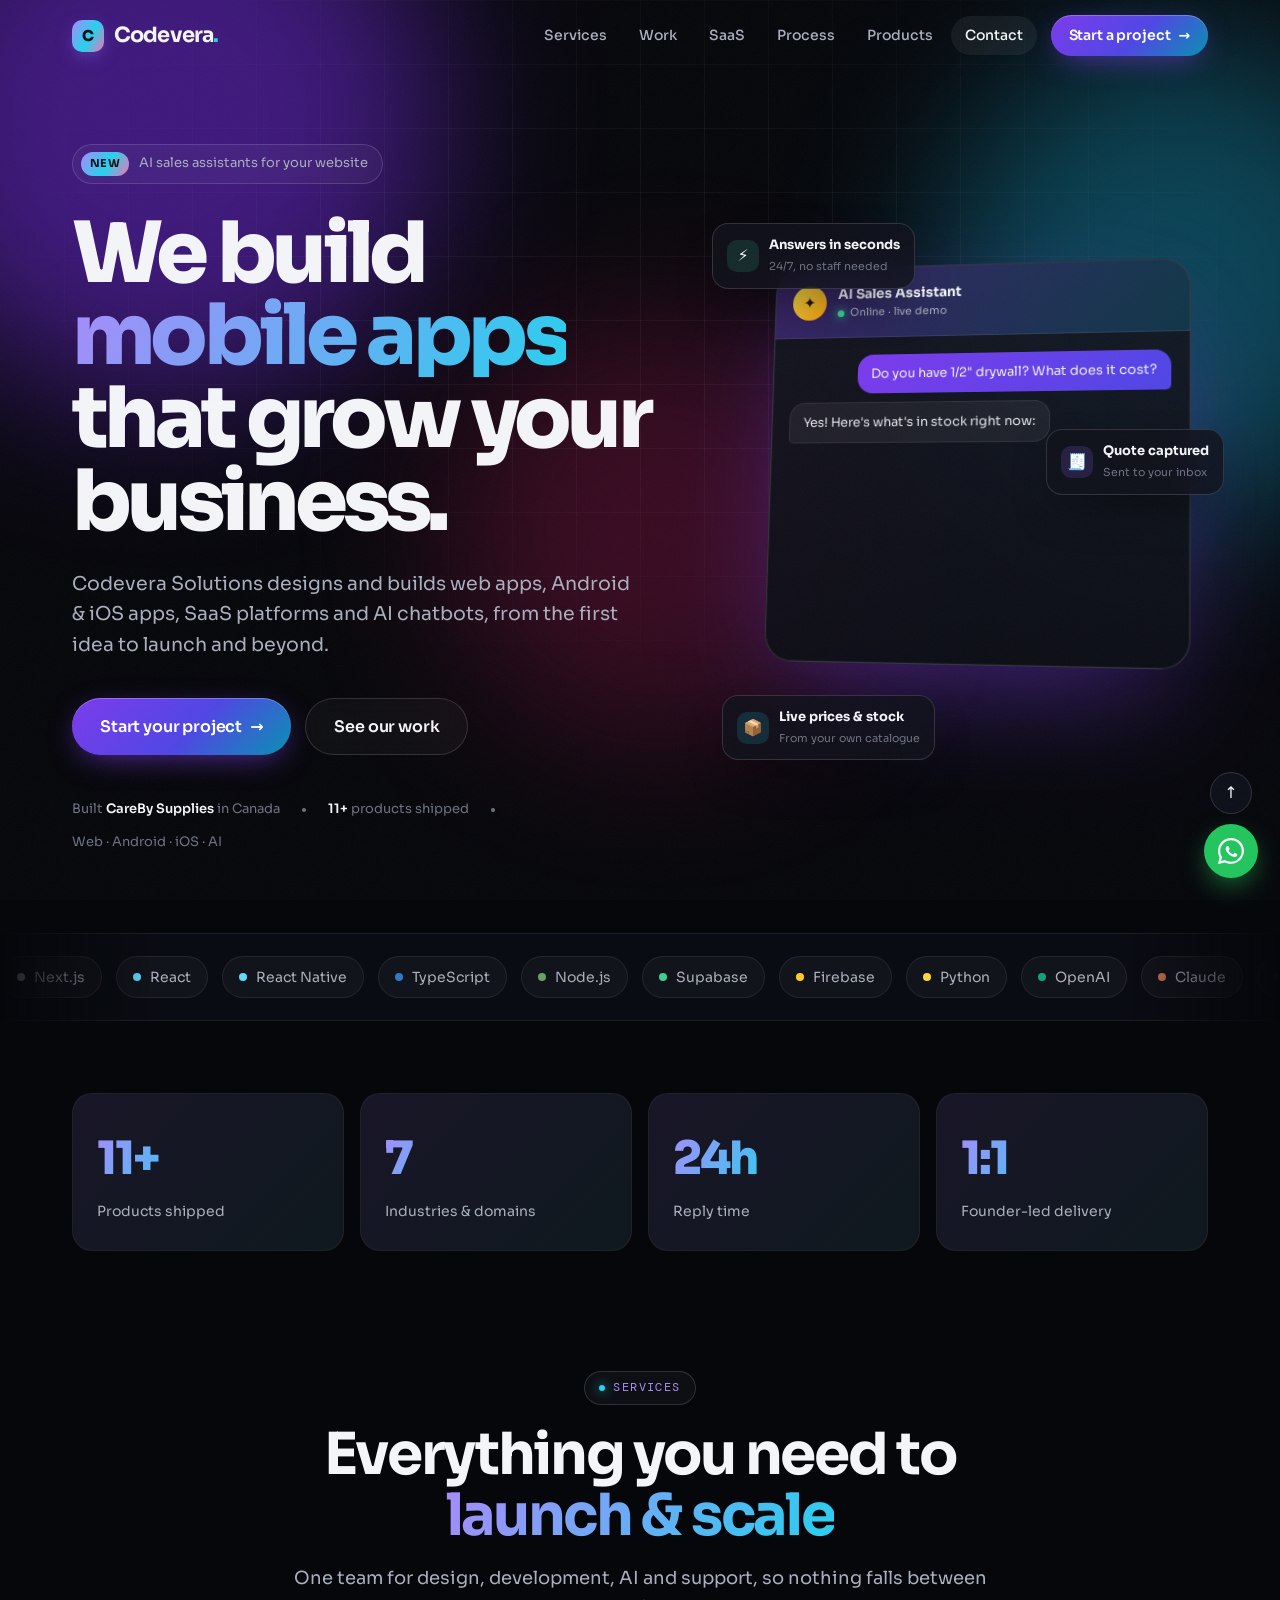
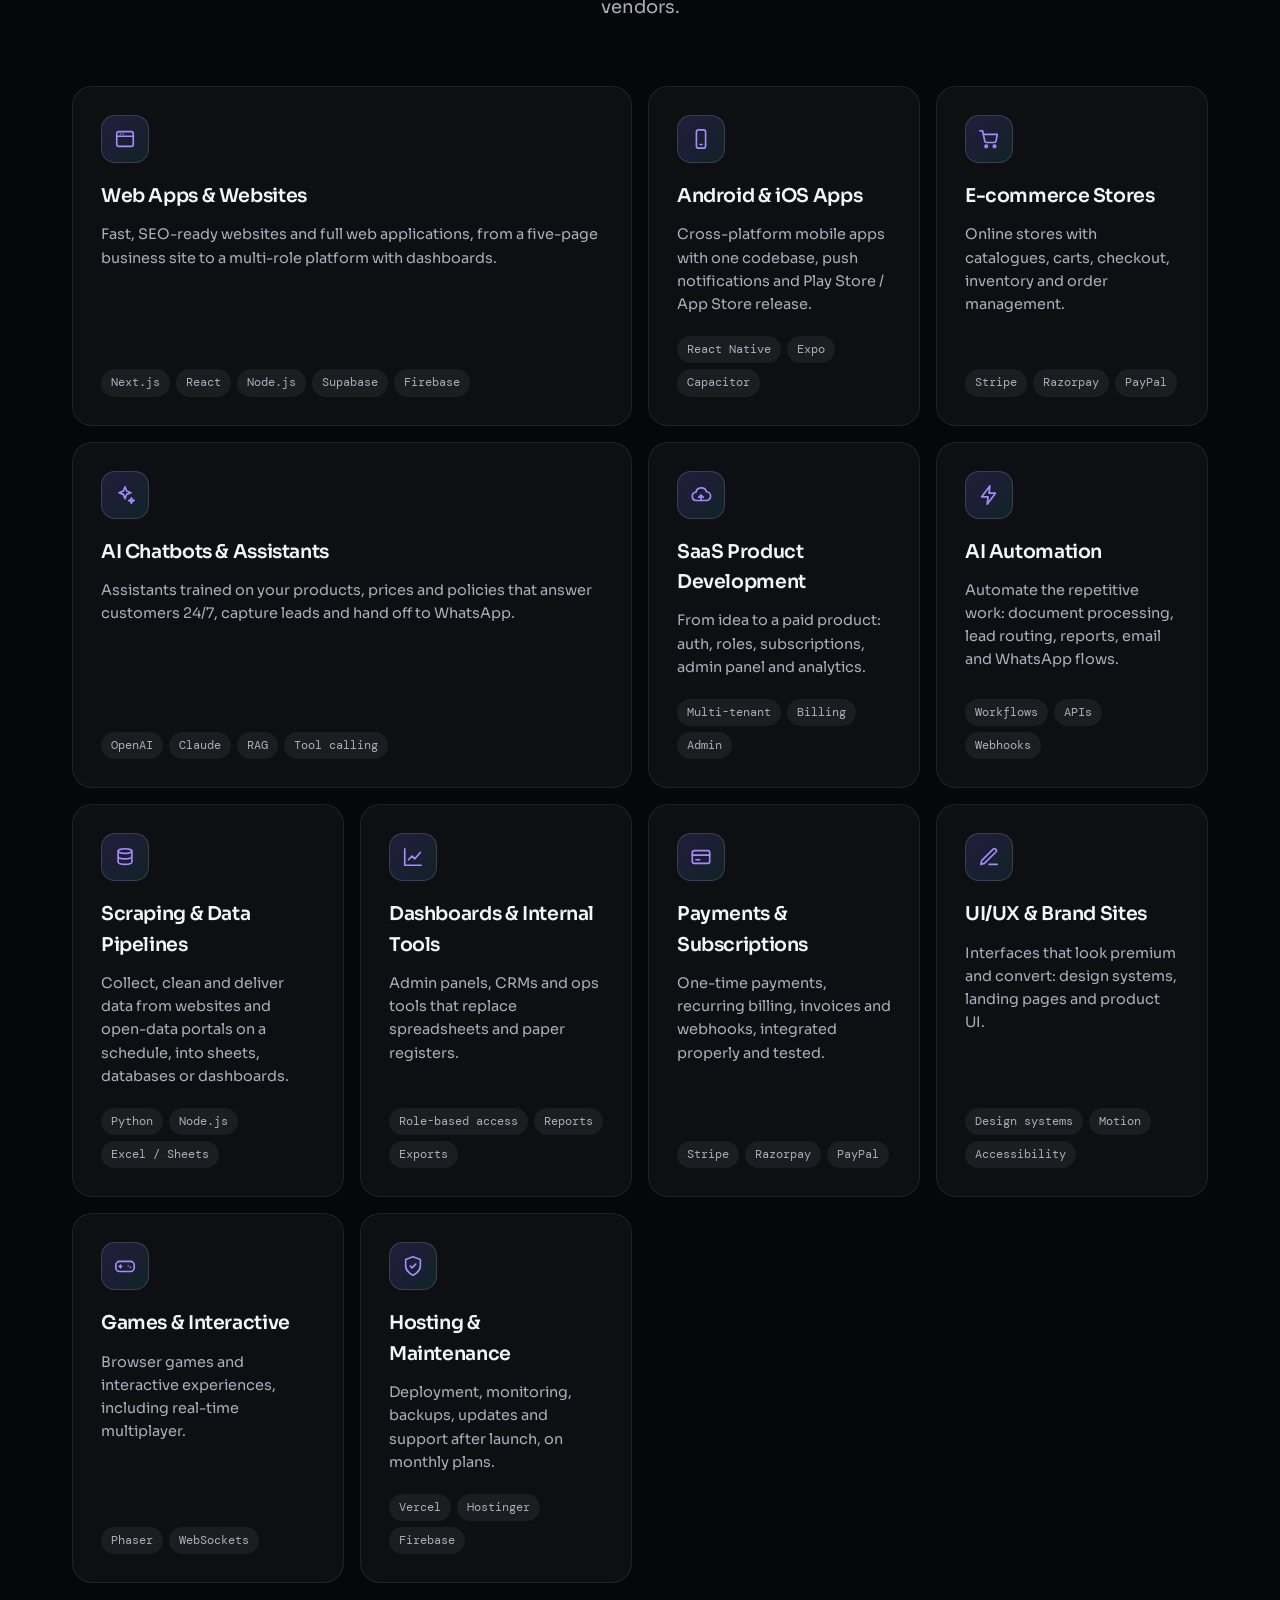
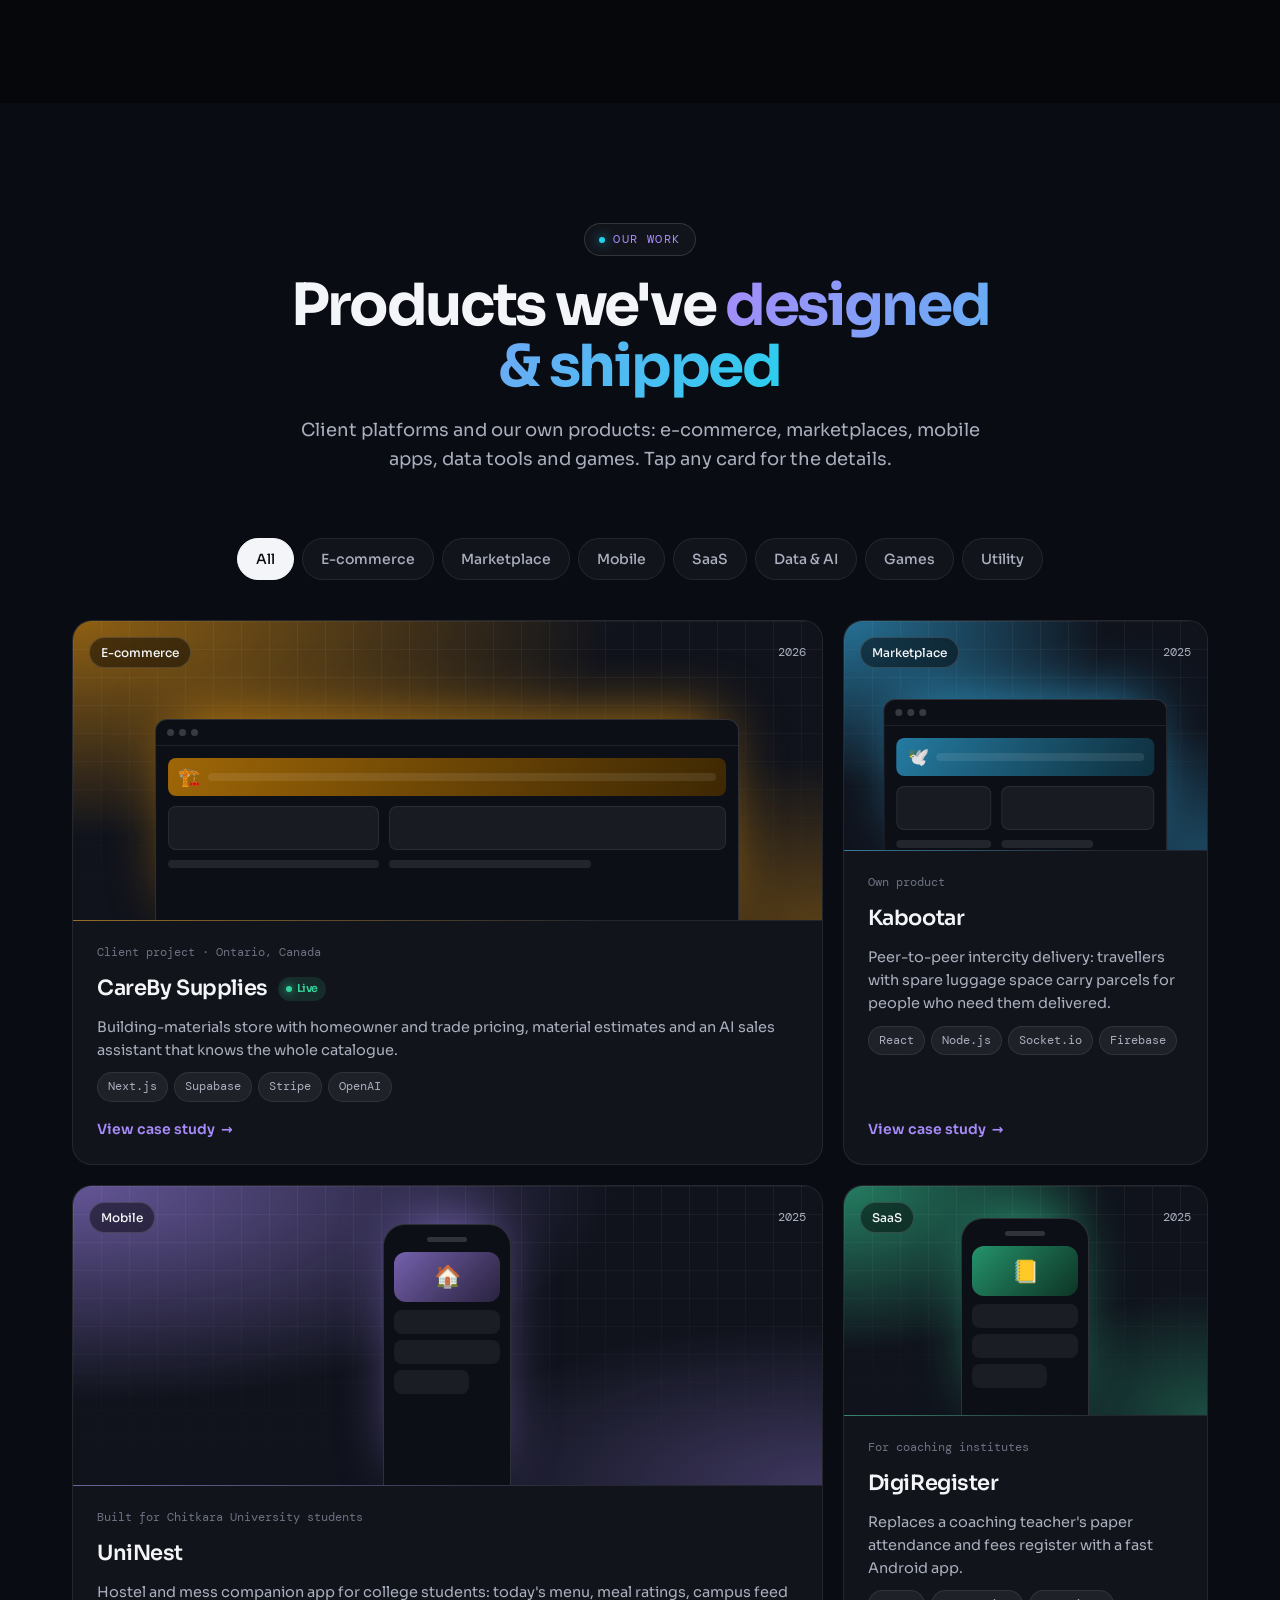
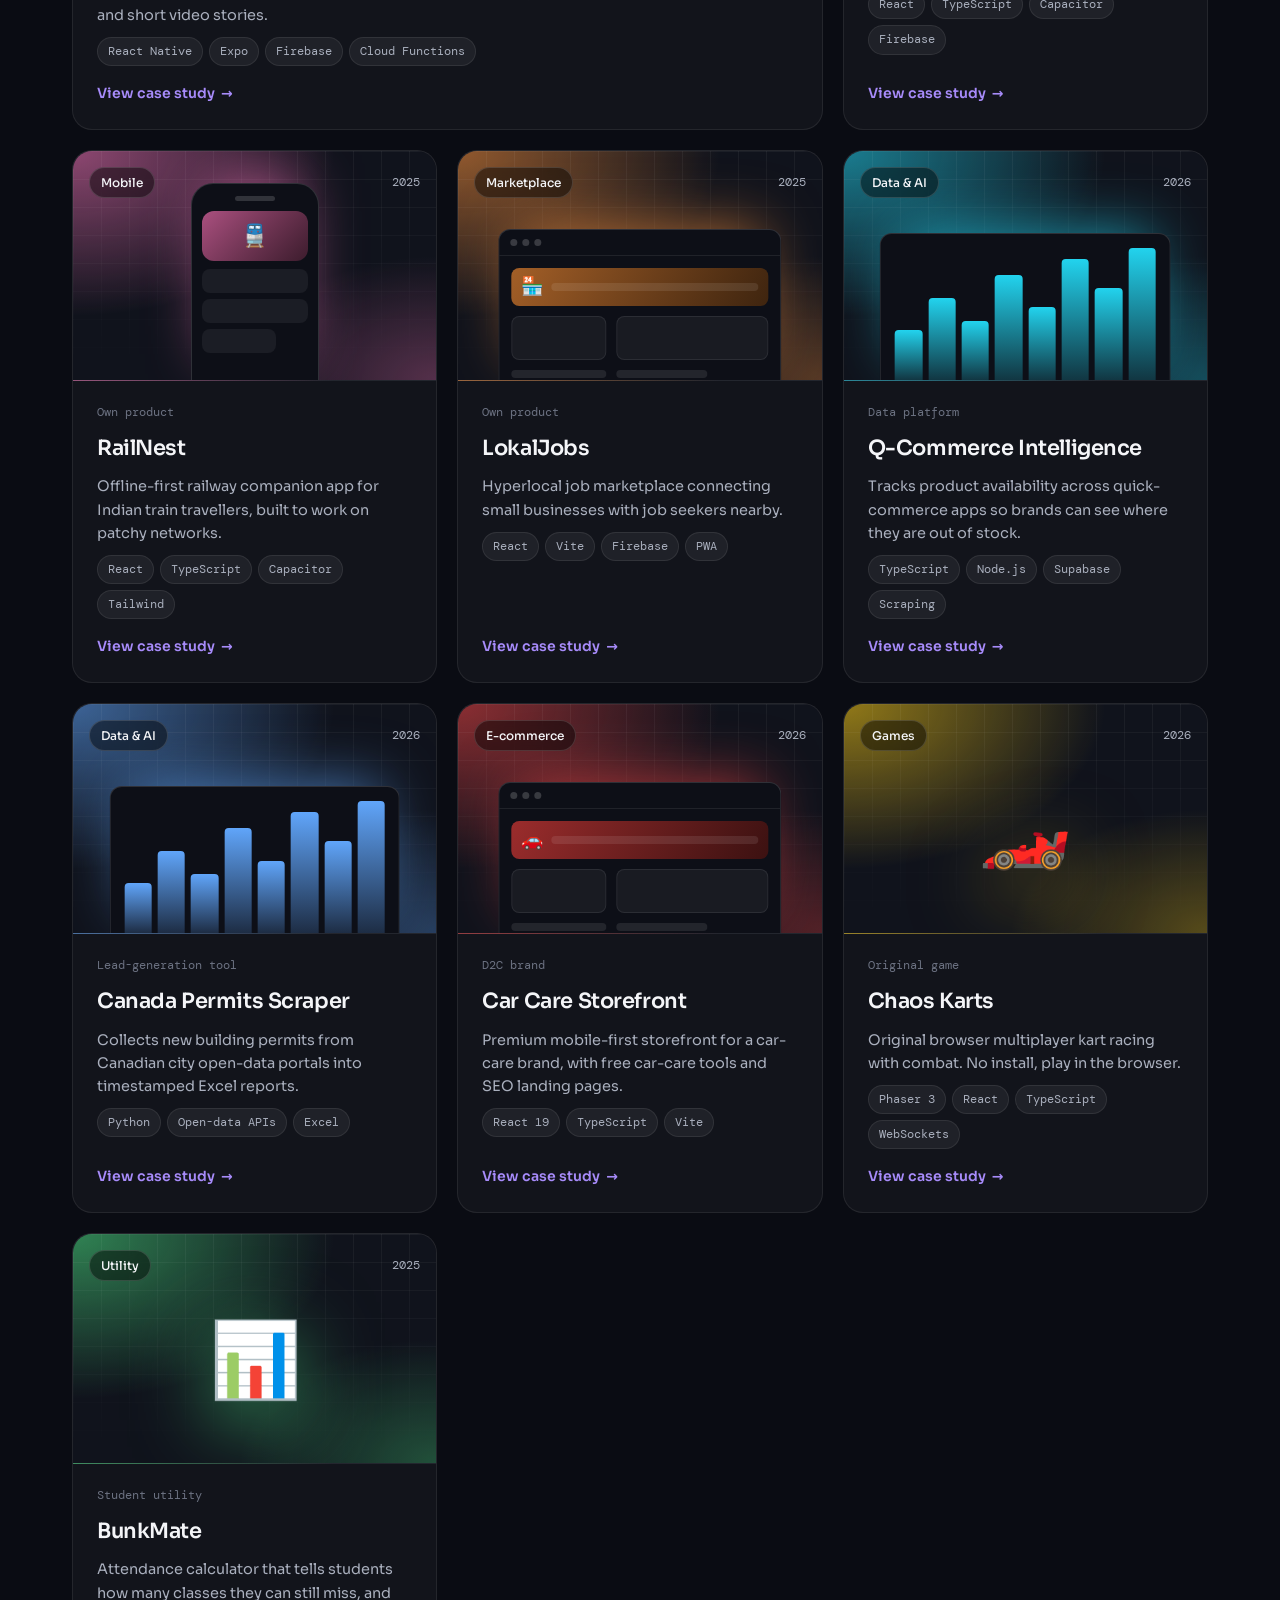
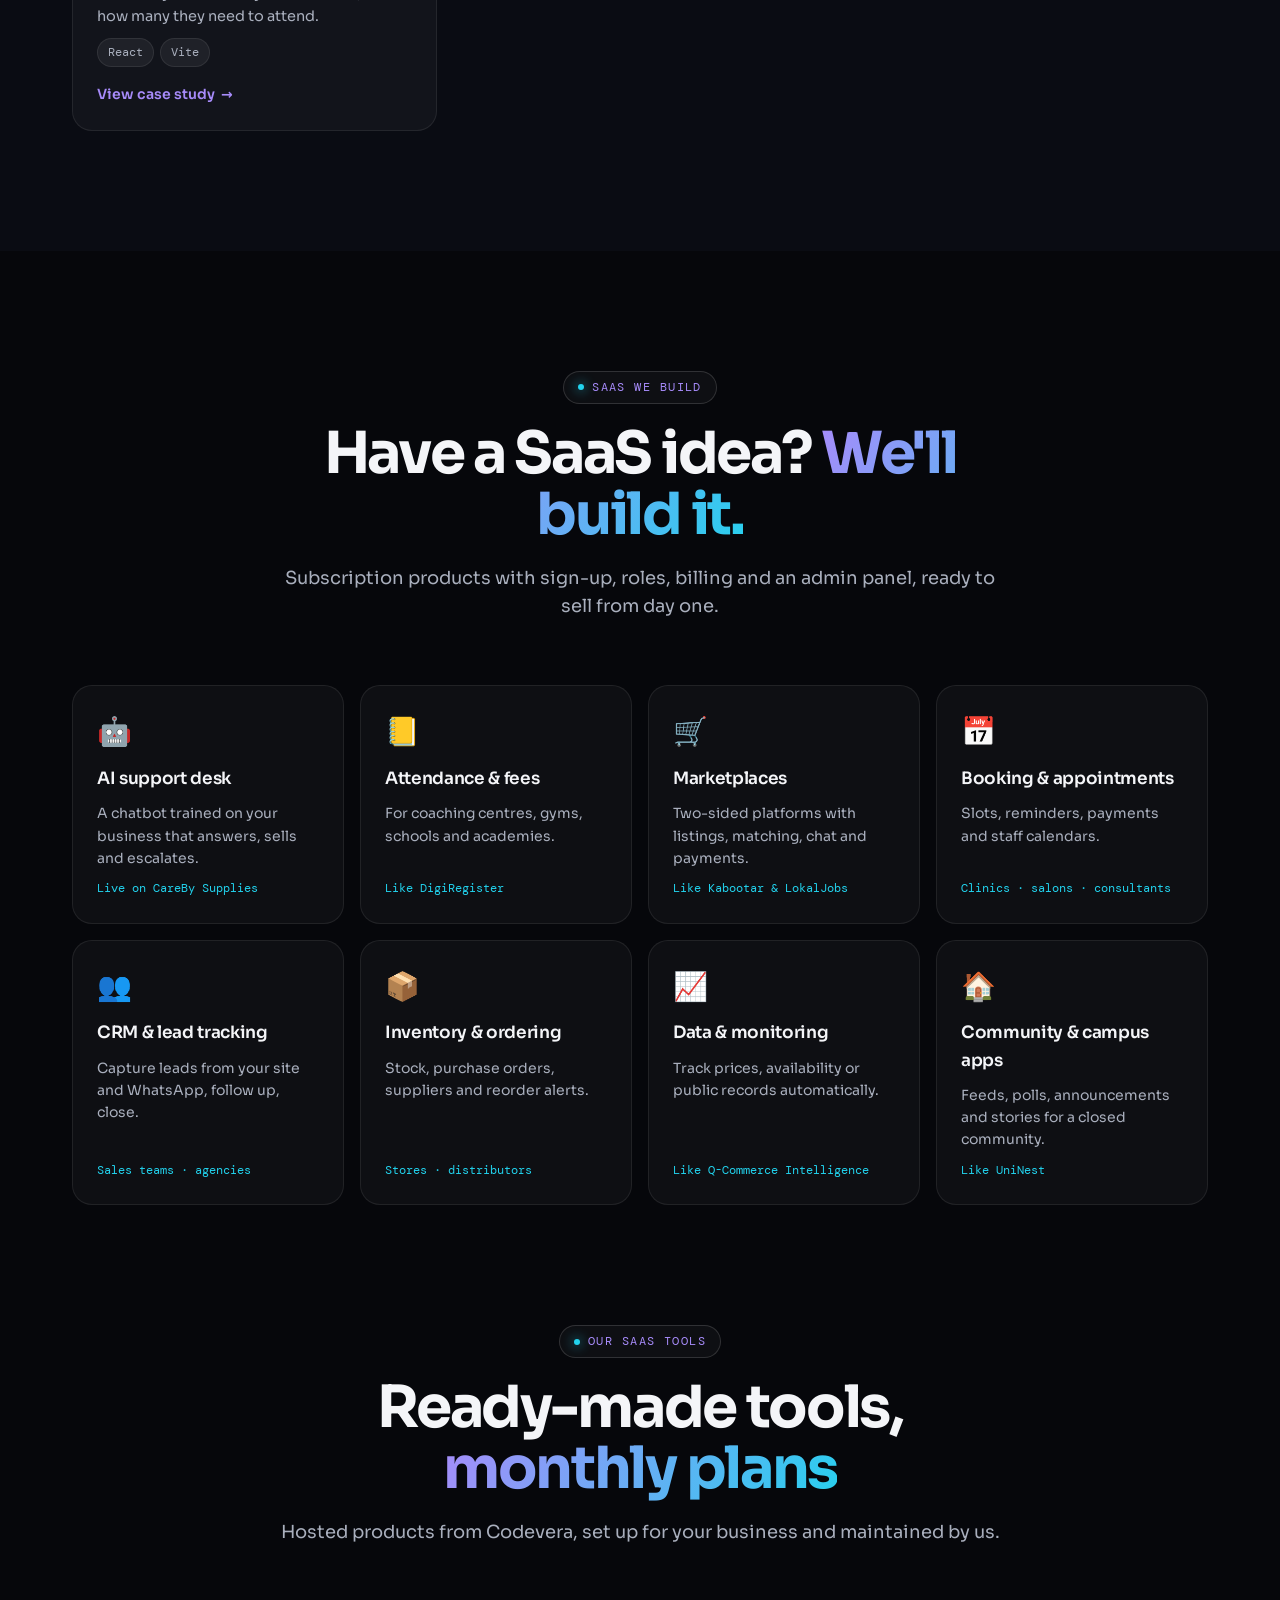
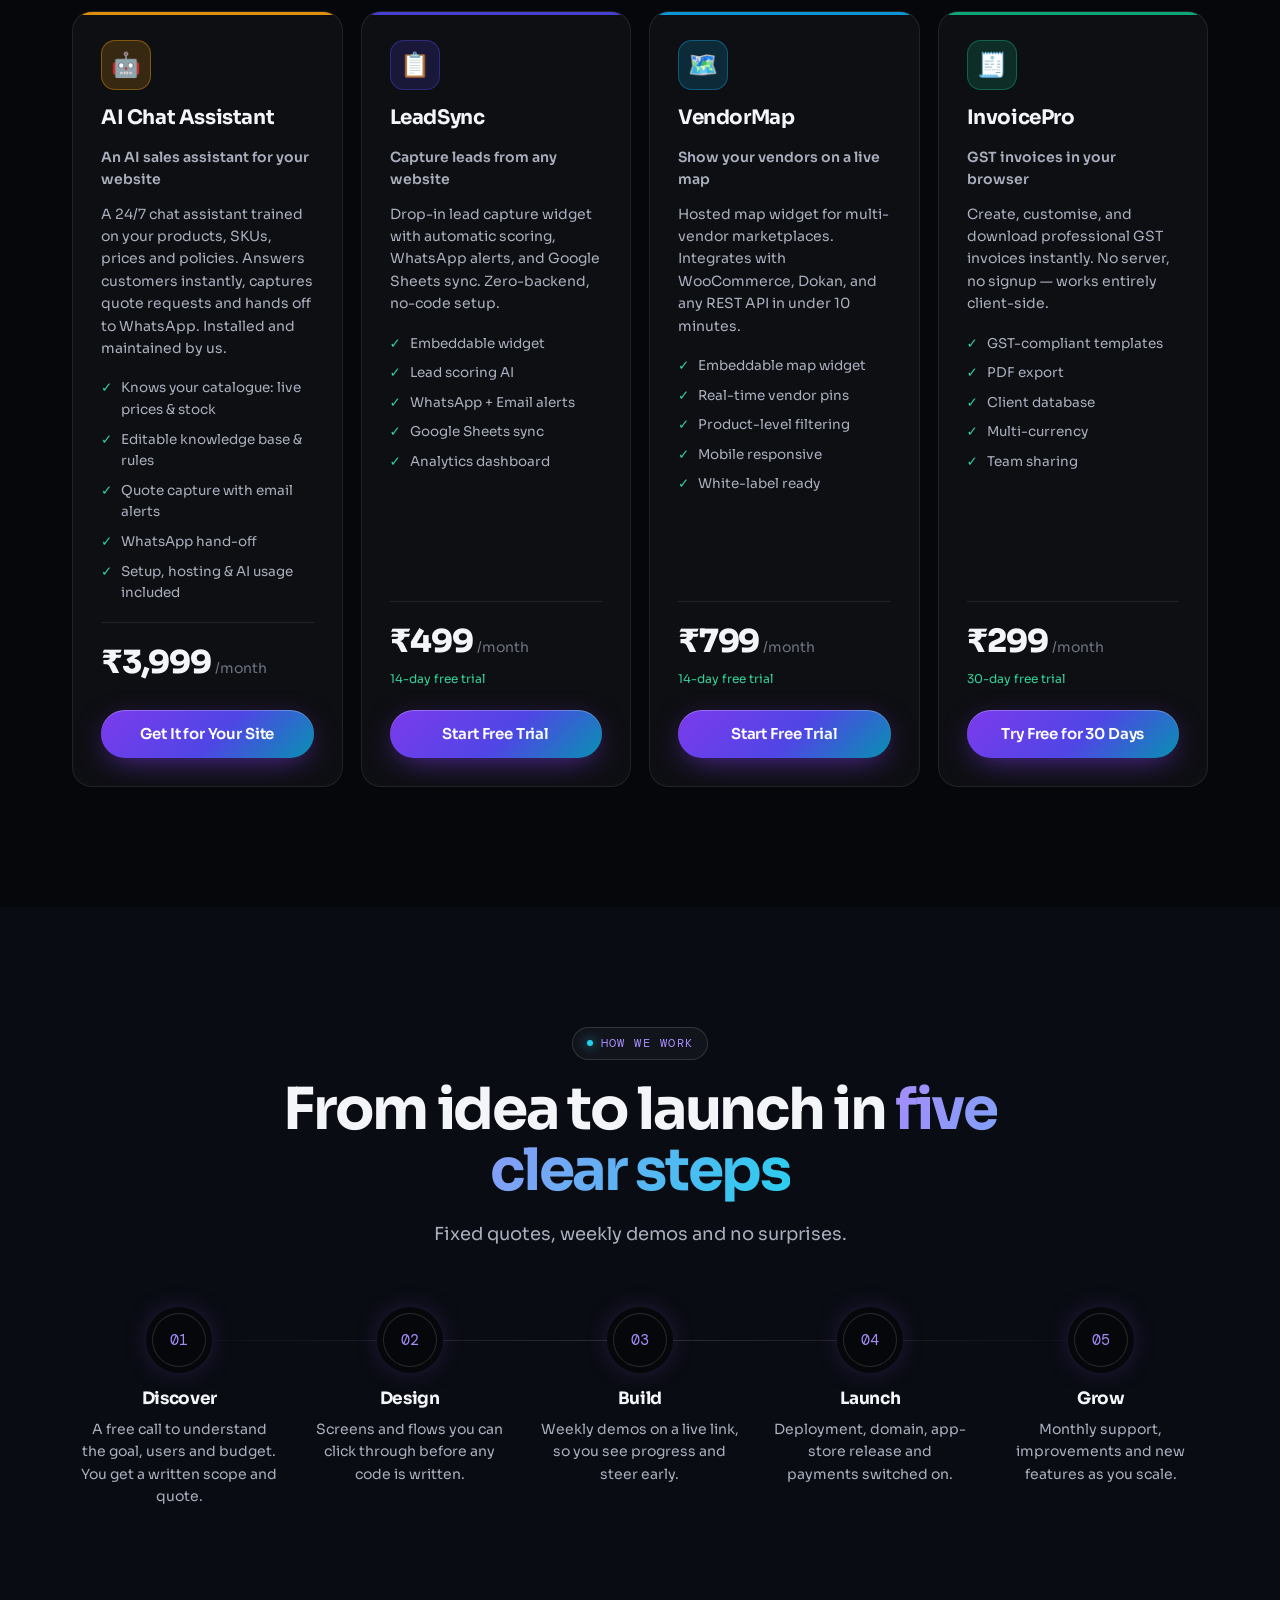
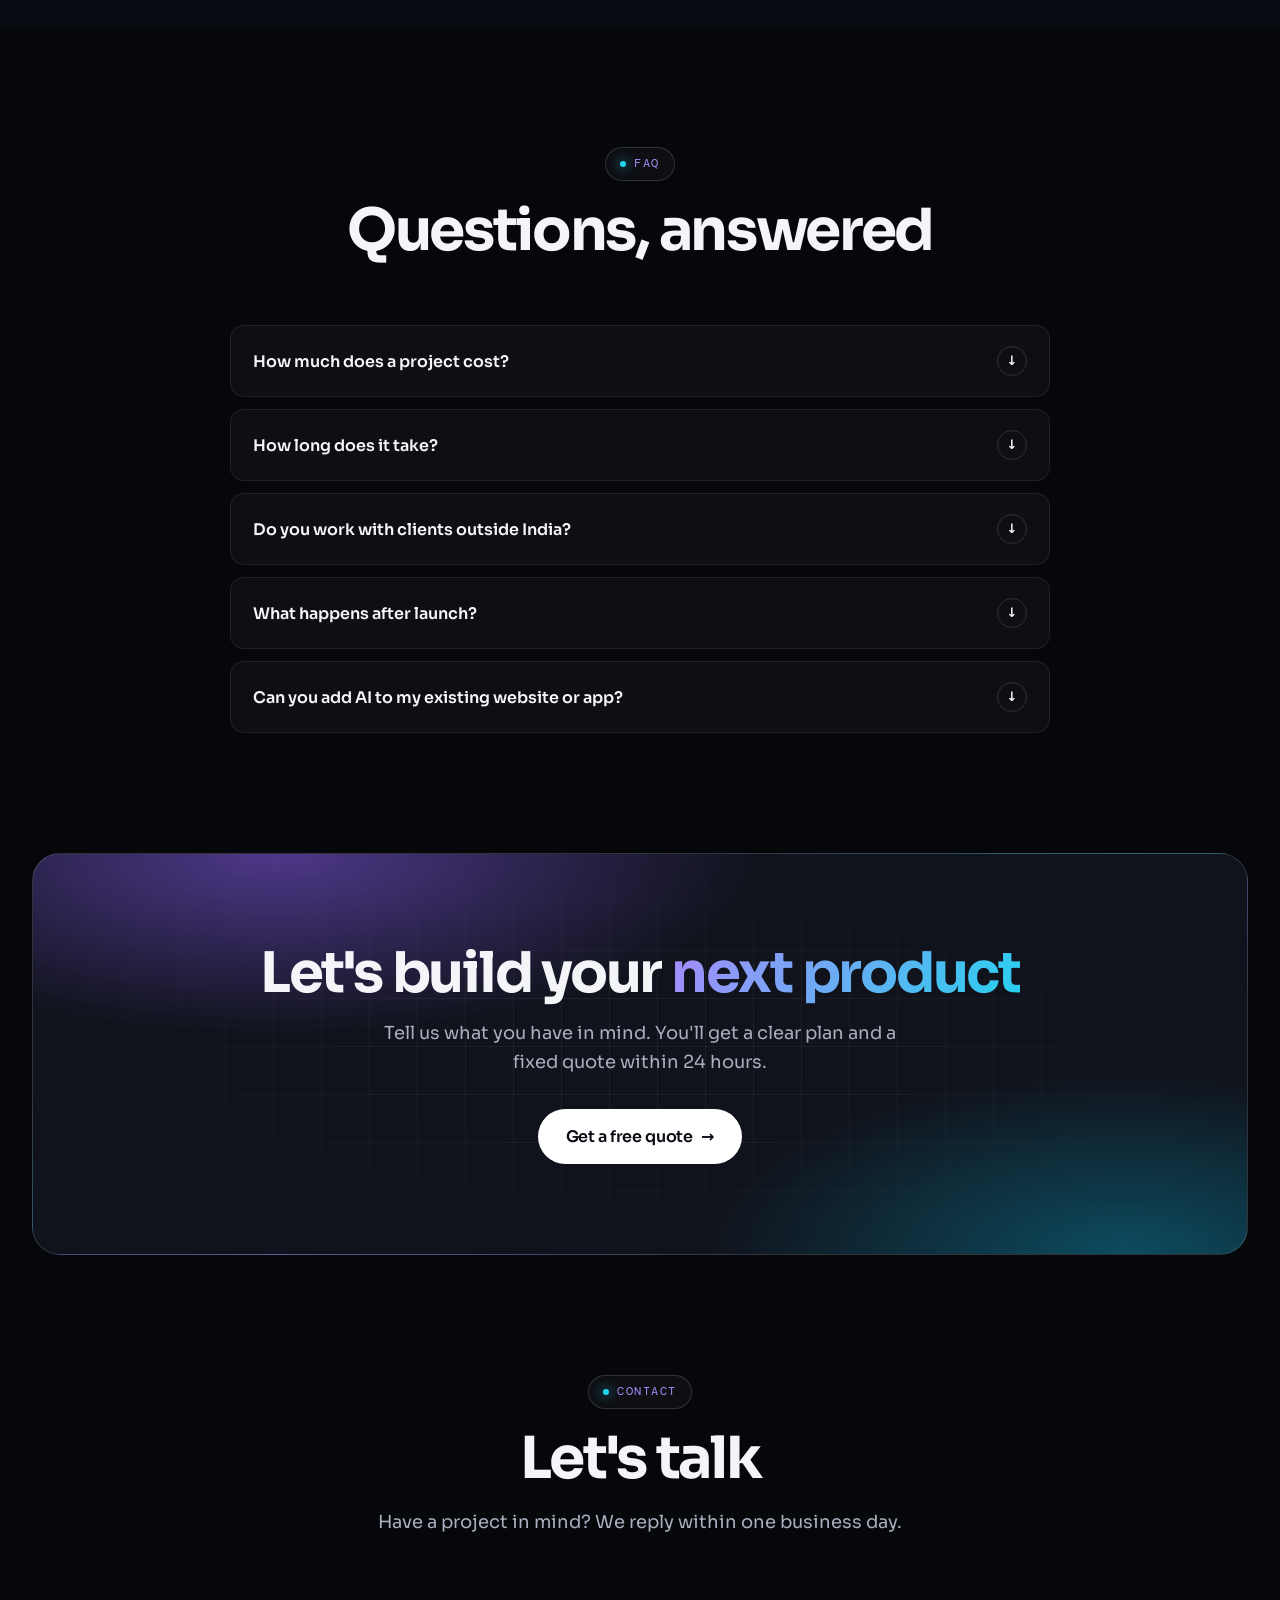
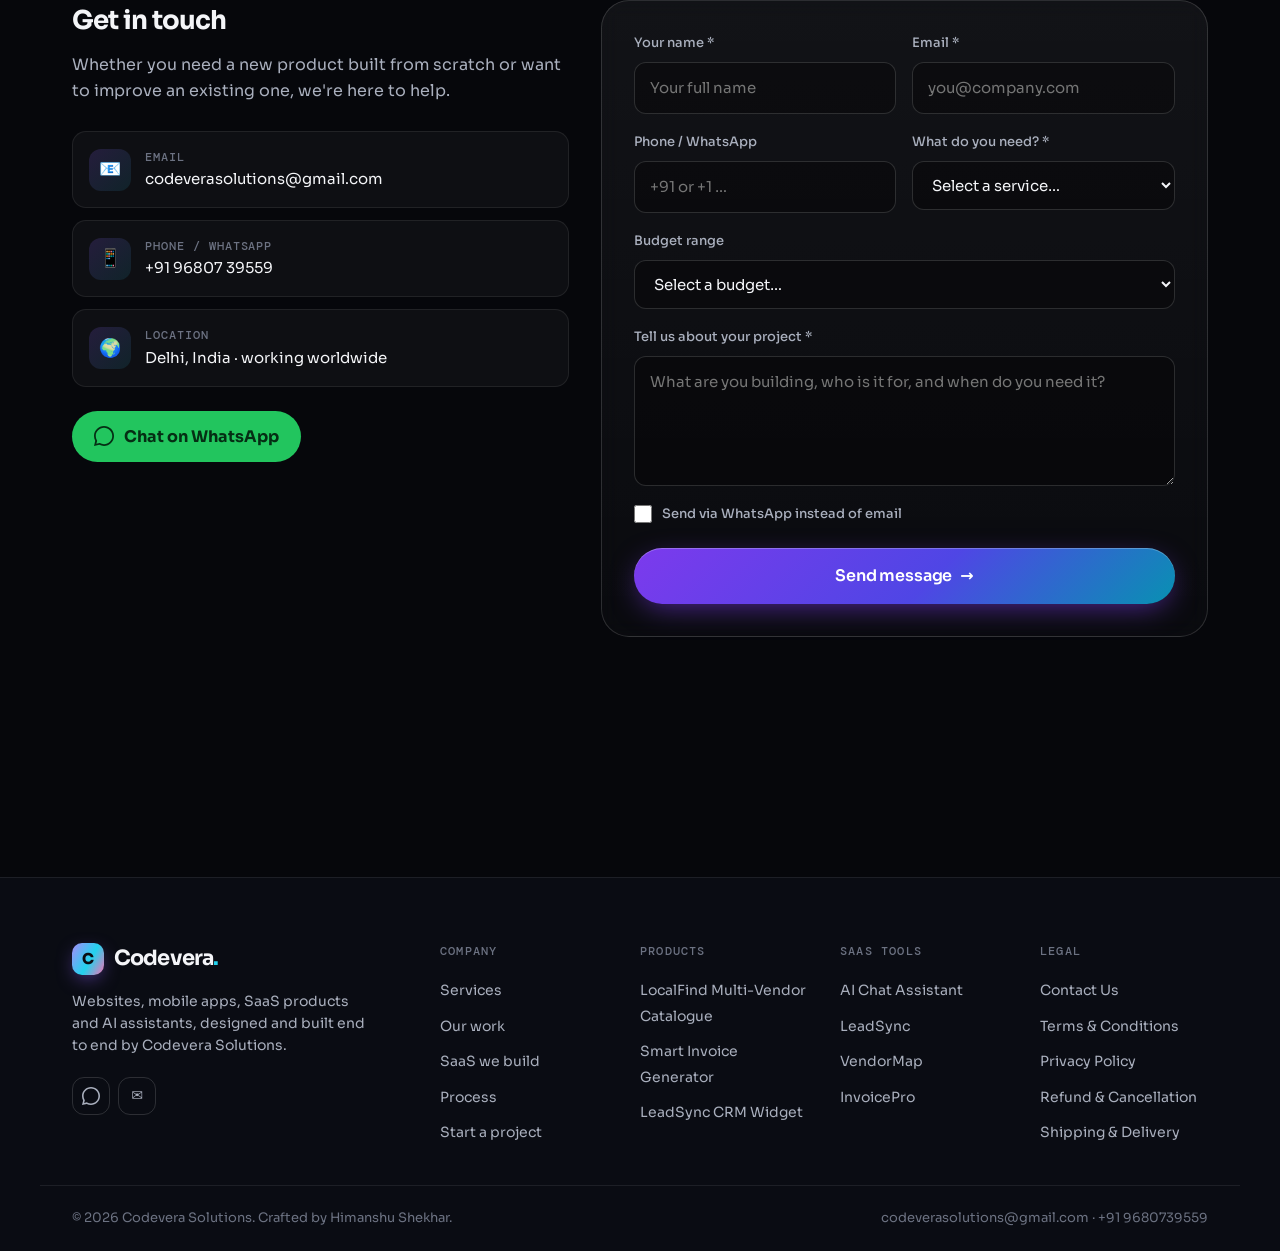
==== commit 7e4c526d: "Redesign the site and show real work - New dark design: aurora hero with a rotating headline and a l" ====
--- a/index.html
+++ b/index.html
@@ -3,64 +3,83 @@
 <head>
   <meta charset="UTF-8">
   <meta name="viewport" content="width=device-width, initial-scale=1.0">
-  <meta name="description" content="Codevera Solutions — Premium web development, WordPress plugins, SaaS tools, and custom software for ambitious businesses.">
-  <title>Codevera Solutions — Premium Software Development</title>
+  <meta name="description" content="Codevera Solutions builds websites, Android & iOS apps, SaaS products and AI chat assistants for businesses in India, Canada and worldwide.">
+  <meta name="theme-color" content="#06070b">
+  <meta property="og:title" content="Codevera Solutions — Websites, Apps, SaaS & AI">
+  <meta property="og:description" content="We design and build websites, mobile apps, SaaS products and AI assistants. See our work: CareBy Supplies, Kabootar, UniNest and more.">
+  <meta property="og:type" content="website">
+  <title>Codevera Solutions — Websites, Apps, SaaS & AI</title>
   <link rel="preconnect" href="https://fonts.googleapis.com">
   <link rel="preconnect" href="https://fonts.gstatic.com" crossorigin>
   <link href="https://fonts.googleapis.com/css2?family=Sora:wght@300;400;500;600;700;800&family=DM+Mono:ital,wght@0,400;0,500;1,400&display=swap" rel="stylesheet">
   <link rel="stylesheet" href="css/style.css">
-  <noscript><style>.reveal,.reveal-stagger>*{opacity:1!important;transform:none!important}</style></noscript>
+  <noscript><style>.reveal{opacity:1!important;transform:none!important}</style></noscript>
 </head>
 <body>
 
-<!-- NAV (rendered by JS) -->
 <nav id="navbar"></nav>
 
 <!-- ── HERO ───────────────────────────────────────────────── -->
 <section class="hero" id="home">
+  <div class="aurora" aria-hidden="true"><i></i><i></i><i></i></div>
+  <div class="grid-lines" aria-hidden="true"></div>
+
   <div class="hero-content">
     <div class="hero-text">
-      <div class="hero-badge">✨ Now shipping SaaS products</div>
-      <h1>We build software<br>that <span class="gradient-text">scales</span></h1>
+      <div class="hero-badge"><b>NEW</b> AI sales assistants for your website</div>
+      <h1>
+        We build<br>
+        <span class="rotator" id="rotator"
+              data-words='["websites","mobile apps","SaaS products","AI assistants","online stores"]'>
+          <span class="word gradient-text">websites</span>
+        </span><br>
+        that grow your business.
+      </h1>
       <p class="hero-desc">
-        From custom web apps to WordPress plugins and hosted SaaS tools —
-        Codevera Solutions turns your ideas into production-grade products.
+        Codevera Solutions designs and builds web apps, Android &amp; iOS apps, SaaS platforms and
+        AI chatbots, from the first idea to launch and beyond.
       </p>
       <div class="hero-cta">
-        <a href="#contact" class="btn btn-primary btn-lg">Start a Project</a>
-        <a href="products.html" class="btn btn-secondary btn-lg">Browse Products</a>
-      </div>
-    </div>
-
-    <div class="hero-visual">
-      <div class="hero-card">
-        <div class="hero-card-bar">
-          <span class="dot dot-r"></span>
-          <span class="dot dot-y"></span>
-          <span class="dot dot-g"></span>
-          <span class="hero-card-file">build.js</span>
+        <a href="#contact" class="btn btn-primary btn-lg">Start your project <span class="arrow">→</span></a>
+        <a href="#work" class="btn btn-secondary btn-lg">See our work</a>
+      </div>
+      <div class="hero-proof">
+        <span>Built <strong>CareBy Supplies</strong> in Canada</span>
+        <span class="sep"></span>
+        <span><strong>11+</strong> products shipped</span>
+        <span class="sep"></span>
+        <span>Web · Android · iOS · AI</span>
+      </div>
+    </div>
+
+    <div class="hero-visual" aria-label="Demo of an AI sales assistant built by Codevera">
+      <div class="float-chip c1">
+        <span class="ic" style="background:rgba(52,211,153,.15)">⚡</span>
+        <div><b>Answers in seconds</b><small>24/7, no staff needed</small></div>
+      </div>
+      <div class="chat-demo">
+        <div class="chat-head">
+          <span class="chat-avatar">✦</span>
+          <div><b>AI Sales Assistant</b><small>Online · live demo</small></div>
         </div>
-        <div class="hero-card-body">
-        <pre class="hero-code"><span class="kw">const</span> <span class="fn">build</span> = <span class="kw">async</span> (idea) =&gt; {
-  <span class="kw">const</span> product = <span class="kw">await</span> <span class="fn">design</span>(idea)
-  <span class="kw">const</span> app     = <span class="kw">await</span> <span class="fn">develop</span>(product)
-  <span class="kw">const</span> revenue = <span class="kw">await</span> <span class="fn">launch</span>(app)
-  <span class="kw">return</span> { <span class="str">status</span>: <span class="str">"shipped"</span>, revenue }
-}
-
-<span class="fn">build</span>(<span class="str">"your next product"</span>)</pre>
-
-        <div class="hero-metrics">
-          <div class="hero-metric"><strong>10+</strong><span>Projects shipped</span></div>
-          <div class="hero-metric"><strong>3</strong><span>Products live</span></div>
-          <div class="hero-metric"><strong>100%</strong><span>Satisfaction</span></div>
-          <div class="hero-metric"><strong>24/7</strong><span>Support</span></div>
-        </div>
-        </div>
-      </div>
-    </div>
-  </div>
-</section>
+        <div class="chat-body" id="chat-body" aria-live="off"></div>
+      </div>
+      <div class="float-chip c2">
+        <span class="ic" style="background:rgba(139,92,246,.18)">🧾</span>
+        <div><b>Quote captured</b><small>Sent to your inbox</small></div>
+      </div>
+      <div class="float-chip c3">
+        <span class="ic" style="background:rgba(34,211,238,.15)">📦</span>
+        <div><b>Live prices &amp; stock</b><small>From your own catalogue</small></div>
+      </div>
+    </div>
+  </div>
+</section>
+
+<!-- ── TECH MARQUEE ───────────────────────────────────────── -->
+<div class="marquee" aria-label="Technologies we use">
+  <div class="marquee-track" id="tech-track"></div>
+</div>
 
 <!-- ── STATS ──────────────────────────────────────────────── -->
 <div class="stats-bar">
@@ -72,87 +91,92 @@
   <div class="container">
     <div class="section-header reveal">
       <div class="section-tag">Services</div>
-      <h2 class="section-title">What We Build</h2>
-      <p class="section-desc">End-to-end development from idea to production — web, mobile, AI, and everything in between.</p>
+      <h2 class="section-title">Everything you need to <span class="gradient-text">launch &amp; scale</span></h2>
+      <p class="section-desc">One team for design, development, AI and support, so nothing falls between vendors.</p>
     </div>
     <div id="services-grid" class="services-grid"></div>
   </div>
 </section>
 
 <!-- ── WORK ───────────────────────────────────────────────── -->
-<section class="section-pad" id="work" style="background:var(--c-bg-2)">
-  <div class="container">
-    <div class="section-header reveal">
-      <div class="section-tag">Work</div>
-      <h2 class="section-title">Featured Projects</h2>
-      <p class="section-desc">A selection of projects that shipped on time, on budget, and exceeded client expectations.</p>
+<section class="section-pad" id="work" style="background:var(--bg-2)">
+  <div class="container">
+    <div class="section-header reveal">
+      <div class="section-tag">Our work</div>
+      <h2 class="section-title">Products we've <span class="gradient-text">designed &amp; shipped</span></h2>
+      <p class="section-desc">Client platforms and our own products: e-commerce, marketplaces, mobile apps, data tools and games. Tap any card for the details.</p>
     </div>
     <div id="project-filters" class="filter-bar"></div>
     <div id="projects-grid" class="projects-grid"></div>
   </div>
 </section>
 
-<!-- ── TESTIMONIALS ───────────────────────────────────────── -->
-<section class="section-pad" id="testimonials">
-  <div class="container">
-    <div class="section-header reveal">
-      <div class="section-tag">Testimonials</div>
-      <h2 class="section-title">Client Success Stories</h2>
-      <p class="section-desc">What our clients say after working with us.</p>
-    </div>
-    <div id="testimonials-grid" class="testimonials-grid"></div>
-  </div>
-</section>
-
-<!-- ── SAAS ───────────────────────────────────────────────── -->
-<section class="section-pad" id="saas">
-  <div class="container">
-    <div class="section-header reveal">
-      <div class="section-tag">SaaS Tools</div>
-      <h2 class="section-title">Hosted Products</h2>
-      <p class="section-desc">Subscription tools built by Codevera — ready to embed in your business today.</p>
+<!-- ── SAAS WE BUILD ──────────────────────────────────────── -->
+<section class="section-pad" id="build">
+  <div class="container">
+    <div class="section-header reveal">
+      <div class="section-tag">SaaS we build</div>
+      <h2 class="section-title">Have a SaaS idea? <span class="gradient-text">We'll build it.</span></h2>
+      <p class="section-desc">Subscription products with sign-up, roles, billing and an admin panel, ready to sell from day one.</p>
+    </div>
+    <div id="build-grid" class="build-grid"></div>
+  </div>
+</section>
+
+<!-- ── OUR SAAS TOOLS ─────────────────────────────────────── -->
+<section class="section-pad" id="saas" style="padding-top:0">
+  <div class="container">
+    <div class="section-header reveal">
+      <div class="section-tag">Our SaaS tools</div>
+      <h2 class="section-title">Ready-made tools, <span class="gradient-text">monthly plans</span></h2>
+      <p class="section-desc">Hosted products from Codevera, set up for your business and maintained by us.</p>
     </div>
     <div id="saas-grid" class="saas-grid"></div>
   </div>
 </section>
 
+<!-- ── PROCESS ────────────────────────────────────────────── -->
+<section class="section-pad" id="process" style="background:var(--bg-2)">
+  <div class="container">
+    <div class="section-header reveal">
+      <div class="section-tag">How we work</div>
+      <h2 class="section-title">From idea to launch in <span class="gradient-text">five clear steps</span></h2>
+      <p class="section-desc">Fixed quotes, weekly demos and no surprises.</p>
+    </div>
+    <div id="process-steps" class="process"></div>
+  </div>
+</section>
+
+<!-- ── FAQ ────────────────────────────────────────────────── -->
+<section class="section-pad" id="faq">
+  <div class="container">
+    <div class="section-header reveal">
+      <div class="section-tag">FAQ</div>
+      <h2 class="section-title">Questions, answered</h2>
+    </div>
+    <div id="home-faq" class="faq-list"></div>
+  </div>
+</section>
+
 <!-- ── CTA BAND ───────────────────────────────────────────── -->
-<div class="cta-band">
-  <div class="container" style="position:relative;z-index:1">
-    <h2>Ready to Build Something?</h2>
-    <p>Tell us about your project and get a free estimate within 24 hours.</p>
-    <a href="#contact" class="btn btn-white btn-lg">Get a Free Quote</a>
-  </div>
-</div>
-
-<!-- ── BLOG PREVIEW ───────────────────────────────────────── -->
-<section class="section-pad" id="blog">
-  <div class="container">
-    <div class="section-header reveal">
-      <div class="section-tag">Blog</div>
-      <h2 class="section-title">From the Workshop</h2>
-      <p class="section-desc">Tutorials, insights, and behind-the-scenes from our team.</p>
-    </div>
-    <div id="blog-grid" class="blog-grid"></div>
-    <div style="text-align:center;margin-top:40px">
-      <a href="blog.html" class="btn btn-secondary">View All Posts →</a>
-    </div>
-  </div>
-</section>
+<div class="cta-band reveal">
+  <h2>Let's build your <span class="gradient-text">next product</span></h2>
+  <p>Tell us what you have in mind. You'll get a clear plan and a fixed quote within 24 hours.</p>
+  <a href="#contact" class="btn btn-white btn-lg">Get a free quote <span class="arrow">→</span></a>
+</div>
 
 <!-- ── CONTACT ────────────────────────────────────────────── -->
 <section class="section-pad" id="contact">
   <div class="container">
     <div class="section-header reveal">
       <div class="section-tag">Contact</div>
-      <h2 class="section-title">Let's Talk</h2>
-      <p class="section-desc">Have a project in mind? We'd love to hear from you.</p>
+      <h2 class="section-title">Let's talk</h2>
+      <p class="section-desc">Have a project in mind? We reply within one business day.</p>
     </div>
 
     <div class="contact-grid">
-      <!-- Info -->
-      <div class="contact-info">
-        <h3>Get in Touch</h3>
+      <div class="contact-info reveal">
+        <h3>Get in touch</h3>
         <p>Whether you need a new product built from scratch or want to improve an existing one, we're here to help.</p>
         <div class="contact-details">
           <div class="contact-item">
@@ -166,60 +190,59 @@
             <div class="contact-item-icon">📱</div>
             <div class="contact-item-text">
               <h4>Phone / WhatsApp</h4>
-              <p>+91 9680739559</p>
+              <p><a href="tel:+919680739559">+91 96807 39559</a></p>
             </div>
           </div>
           <div class="contact-item">
             <div class="contact-item-icon">🌍</div>
             <div class="contact-item-text">
               <h4>Location</h4>
-              <p>Delhi, India — available worldwide</p>
+              <p>Delhi, India · working worldwide</p>
             </div>
           </div>
         </div>
         <a href="https://wa.me/919680739559?text=Hi%2C%20I%27m%20interested%20in%20your%20services"
-           target="_blank" class="contact-wa-btn">
-          <svg width="20" height="20" viewBox="0 0 32 32" fill="currentColor"><path d="M16 0C7.164 0 0 7.164 0 16c0 2.832.736 5.488 2.02 7.796L0 32l8.416-1.984C10.656 31.144 13.248 31.8 16 31.8c8.836 0 16-7.164 16-16S24.836 0 16 0zm0 29.2c-2.464 0-4.784-.652-6.796-1.808l-.484-.288-4.96 1.336 1.36-4.816-.324-.508C3.524 20.984 2.8 18.56 2.8 16 2.8 8.716 8.716 2.8 16 2.8S29.2 8.716 29.2 16 23.284 29.2 16 29.2z"/></svg>
+           target="_blank" rel="noopener" class="contact-wa-btn">
+          <svg width="20" height="20" viewBox="0 0 32 32" fill="currentColor" aria-hidden="true"><path d="M16 0C7.164 0 0 7.164 0 16c0 2.832.736 5.488 2.02 7.796L0 32l8.416-1.984C10.656 31.144 13.248 31.8 16 31.8c8.836 0 16-7.164 16-16S24.836 0 16 0zm0 29.2c-2.464 0-4.784-.652-6.796-1.808l-.484-.288-4.96 1.336 1.36-4.816-.324-.508C3.524 20.984 2.8 18.56 2.8 16 2.8 8.716 8.716 2.8 16 2.8S29.2 8.716 29.2 16 23.284 29.2 16 29.2z"/></svg>
           Chat on WhatsApp
         </a>
       </div>
 
-      <!-- Form -->
-      <div class="contact-form-card">
+      <div class="contact-form-card reveal" style="--d:.1s">
         <form id="contactForm">
           <div class="form-row">
             <div class="form-group">
-              <label for="name">Your Name *</label>
-              <input type="text" id="name" name="name" required placeholder="Rahul Sharma">
+              <label for="name">Your name *</label>
+              <input type="text" id="name" name="name" required placeholder="Your full name">
             </div>
             <div class="form-group">
               <label for="email">Email *</label>
-              <input type="email" id="email" name="email" required placeholder="rahul@company.com">
-            </div>
-          </div>
-
+              <input type="email" id="email" name="email" required placeholder="you@company.com">
+            </div>
+          </div>
           <div class="form-row">
             <div class="form-group">
               <label for="phone">Phone / WhatsApp</label>
-              <input type="tel" id="phone" name="phone" placeholder="+91 98765 43210">
-            </div>
-            <div class="form-group">
-              <label for="service">Service Needed *</label>
+              <input type="tel" id="phone" name="phone" placeholder="+91 or +1 …">
+            </div>
+            <div class="form-group">
+              <label for="service">What do you need? *</label>
               <select id="service" name="service" required>
                 <option value="">Select a service…</option>
-                <option>Web Development</option>
-                <option>Mobile App</option>
-                <option>WordPress Plugin</option>
-                <option>SaaS / Product</option>
-                <option>AI & Automation</option>
-                <option>Custom Software</option>
+                <option>Website / Web app</option>
+                <option>Android / iOS app</option>
+                <option>E-commerce store</option>
+                <option>SaaS product</option>
+                <option>AI chatbot / assistant</option>
+                <option>Automation / data scraping</option>
+                <option>Dashboard / internal tool</option>
+                <option>Maintenance &amp; support</option>
                 <option>Other</option>
               </select>
             </div>
           </div>
-
           <div class="form-group">
-            <label for="budget">Budget Range</label>
+            <label for="budget">Budget range</label>
             <select id="budget" name="budget">
               <option value="">Select a budget…</option>
               <option>Under ₹25,000</option>
@@ -230,21 +253,18 @@
               <option>Let's discuss</option>
             </select>
           </div>
-
           <div class="form-group">
-            <label for="message">Tell Us About Your Project *</label>
-            <textarea id="message" name="message" required placeholder="Describe your project, goals, timeline, and any technical requirements…"></textarea>
-          </div>
-
+            <label for="message">Tell us about your project *</label>
+            <textarea id="message" name="message" required placeholder="What are you building, who is it for, and when do you need it?"></textarea>
+          </div>
           <div class="form-group" style="margin-bottom:0">
             <label style="display:flex;align-items:center;gap:10px;cursor:pointer;font-weight:500">
               <input type="checkbox" id="whatsapp" name="whatsapp" value="yes">
               Send via WhatsApp instead of email
             </label>
           </div>
-
           <div style="margin-top:24px">
-            <button type="submit" class="btn btn-primary btn-full btn-lg">Send Message →</button>
+            <button type="submit" class="btn btn-primary btn-full btn-lg">Send message <span class="arrow">→</span></button>
           </div>
         </form>
       </div>
@@ -252,17 +272,16 @@
   </div>
 </section>
 
-<!-- WHATSAPP FLOAT -->
+<!-- case-study modal (filled by openProject in render.js) -->
+<div class="modal" id="project-modal" role="dialog" aria-modal="true" aria-label="Project case study" aria-hidden="true">
+  <div class="modal-card"></div>
+</div>
+
 <div id="whatsapp-float"></div>
-
-<!-- FOOTER -->
 <footer id="site-footer"></footer>
 
-<!-- SCRIPTS (order matters) -->
 <script src="js/data.js"></script>
 <script src="js/render.js"></script>
 <script src="js/main.js"></script>
-<!-- Razorpay (load only when needed in production) -->
-<!-- <script src="https://checkout.razorpay.com/v1/checkout.js"></script> -->
 </body>
 </html>
--- a/css/style.css
+++ b/css/style.css
@@ -1,1428 +1,828 @@
-/* ============================================================
-   style.css — Codevera Solutions
-   Design system: Stripe / Linear / Vercel aesthetic
-   Font: Sora (display) + DM Mono (code)
-   ============================================================ */
-
-@import url('https://fonts.googleapis.com/css2?family=Sora:wght@300;400;500;600;700;800&family=DM+Mono:ital,wght@0,400;0,500;1,400&display=swap');
-
-/* ── Variables ─────────────────────────────────────────────── */
+/* ==========================================================================
+   Codevera Solutions — design system
+   Dark, premium, motion-rich. One stylesheet for every page.
+   ========================================================================== */
+
 :root {
-  /* Palette */
-  --c-bg:        #ffffff;
-  --c-bg-2:      #f7f8fc;
-  --c-bg-3:      #eff1f8;
-  --c-surface:   #ffffff;
-  --c-border:    rgba(15, 23, 60, 0.08);
-  --c-border-hv: rgba(15, 23, 60, 0.18);
-
-  --c-ink:       #0b0f1e;
-  --c-ink-2:     #3d4461;
-  --c-ink-3:     #7b84a6;
-  --c-ink-4:     #a8b0cc;
-
-  --c-accent:    #4353ff;
-  --c-accent-2:  #6c3bfa;
-  --c-accent-lt: #eef0ff;
-
-  --gradient-a:  linear-gradient(135deg, #4353ff 0%, #6c3bfa 100%);
-  --gradient-b:  linear-gradient(135deg, #eef0ff 0%, #f5f0ff 100%);
-  --gradient-mesh: radial-gradient(ellipse at 20% 30%, rgba(67,83,255,.06) 0%, transparent 55%),
-                   radial-gradient(ellipse at 80% 70%, rgba(108,59,250,.06) 0%, transparent 55%);
-
-  /* Typography */
-  --f-body:  'Sora', system-ui, -apple-system, sans-serif;
-  --f-mono:  'DM Mono', 'Courier New', monospace;
-
-  /* Scale */
-  --r-sm:  8px;
-  --r-md:  14px;
-  --r-lg:  20px;
-  --r-xl:  28px;
-  --r-2xl: 40px;
-
-  /* Shadow */
-  --sh-xs: 0 1px 3px rgba(11,15,30,.06);
-  --sh-sm: 0 2px 8px rgba(11,15,30,.07);
-  --sh-md: 0 6px 20px rgba(11,15,30,.09);
-  --sh-lg: 0 16px 44px rgba(11,15,30,.12);
-  --sh-xl: 0 28px 64px rgba(11,15,30,.16);
-  --sh-accent: 0 8px 32px rgba(67,83,255,.28);
-
-  /* Motion */
-  --ease: cubic-bezier(.4,0,.2,1);
-  --ease-out: cubic-bezier(.0,0,.2,1);
-  --ease-spring: cubic-bezier(.34,1.56,.64,1);
-
-  --max-w: 1240px;
-  --nav-h: 68px;
-}
-
-/* ── Reset ─────────────────────────────────────────────────── */
+  /* palette */
+  --bg: #06070b;
+  --bg-2: #0a0c13;
+  --bg-3: #10131c;
+  --surface: rgba(255, 255, 255, 0.035);
+  --surface-2: rgba(255, 255, 255, 0.06);
+  --border: rgba(255, 255, 255, 0.08);
+  --border-2: rgba(255, 255, 255, 0.14);
+  --ink: #f4f5f8;
+  --ink-2: #a9afbd;
+  --ink-3: #6c7282;
+  --violet: #8b5cf6;
+  --violet-2: #a78bfa;
+  --cyan: #22d3ee;
+  --pink: #f472b6;
+  --green: #34d399;
+  --amber: #fbbf24;
+  --grad: linear-gradient(120deg, #a78bfa 0%, #22d3ee 55%, #f472b6 100%);
+  --grad-soft: linear-gradient(135deg, rgba(139, 92, 246, 0.18), rgba(34, 211, 238, 0.10));
+
+  /* shape & type */
+  --r-sm: 10px;
+  --r-md: 14px;
+  --r-lg: 20px;
+  --r-xl: 28px;
+  --f-body: 'Sora', system-ui, -apple-system, 'Segoe UI', sans-serif;
+  --f-mono: 'DM Mono', ui-monospace, SFMono-Regular, Menlo, monospace;
+  --nav-h: 72px;
+  --max-w: 1200px;
+  --ease: cubic-bezier(0.22, 1, 0.36, 1);
+
+  /* aliases kept for older inline styles in the HTML */
+  --c-bg-2: var(--bg-2);
+  --c-ink: var(--ink);
+  --c-ink-2: var(--ink-2);
+  --c-ink-3: var(--ink-3);
+  --c-accent: var(--violet-2);
+  --c-border: var(--border);
+  --gradient-b: radial-gradient(1200px 400px at 50% -10%, rgba(139, 92, 246, 0.22), transparent 70%), var(--bg);
+}
+
+/* ── reset ─────────────────────────────────────────────────────────────── */
 *, *::before, *::after { box-sizing: border-box; margin: 0; padding: 0; }
-
-html {
-  scroll-behavior: smooth;
-  -webkit-font-smoothing: antialiased;
-  -moz-osx-font-smoothing: grayscale;
-  font-size: 16px;
-}
-
+html { scroll-behavior: auto; -webkit-text-size-adjust: 100%; }
 body {
   font-family: var(--f-body);
-  background: var(--c-bg);
-  color: var(--c-ink);
-  line-height: 1.7;
+  background: var(--bg);
+  color: var(--ink);
+  line-height: 1.6;
+  font-size: 16px;
+  -webkit-font-smoothing: antialiased;
   overflow-x: hidden;
 }
-
-img { display: block; max-width: 100%; height: auto; }
+img, svg, video { display: block; max-width: 100%; }
 a { color: inherit; text-decoration: none; }
-ul, ol { list-style: none; }
-button { font-family: var(--f-body); cursor: pointer; border: none; background: none; }
-::selection { background: var(--c-accent); color: white; }
-
-/* Visible keyboard focus — never rely on the browser default */
-:focus-visible {
-  outline: 2px solid var(--c-accent);
-  outline-offset: 3px;
-  border-radius: 4px;
-}
-:focus:not(:focus-visible) { outline: none; }
-
-/* Custom scrollbar */
-::-webkit-scrollbar { width: 11px; height: 11px; }
-::-webkit-scrollbar-track { background: var(--c-bg-2); }
-::-webkit-scrollbar-thumb {
-  background: var(--c-ink-4);
-  border-radius: 100px;
-  border: 3px solid var(--c-bg-2);
-}
-::-webkit-scrollbar-thumb:hover { background: var(--c-ink-3); }
-
-/* Respect users who ask for less motion */
-@media (prefers-reduced-motion: reduce) {
-  html { scroll-behavior: auto; }
-  *, *::before, *::after {
-    animation-duration: .01ms !important;
-    animation-iteration-count: 1 !important;
-    transition-duration: .01ms !important;
-  }
-  .reveal,
-  .reveal-stagger > * { opacity: 1 !important; transform: none !important; }
-}
-
-/* ── Layout helpers ────────────────────────────────────────── */
-.container {
-  max-width: var(--max-w);
-  margin: 0 auto;
-  padding: 0 2rem;
-}
-
-.section-pad { padding: 96px 0; }
-
-.section-header {
-  text-align: center;
-  margin-bottom: 56px;
-}
-
+ul { list-style: none; }
+button, input, select, textarea { font: inherit; color: inherit; }
+button { cursor: pointer; background: none; border: 0; }
+::selection { background: rgba(139, 92, 246, 0.45); color: #fff; }
+:focus-visible { outline: 2px solid var(--cyan); outline-offset: 3px; border-radius: 6px; }
+
+/* film grain over everything: makes flat dark gradients feel physical */
+body::after {
+  content: '';
+  position: fixed;
+  inset: 0;
+  pointer-events: none;
+  z-index: 100;
+  opacity: 0.035;
+  background-image: url("data:image/svg+xml,%3Csvg xmlns='http://www.w3.org/2000/svg' width='160' height='160'%3E%3Cfilter id='n'%3E%3CfeTurbulence type='fractalNoise' baseFrequency='.9' numOctaves='3' stitchTiles='stitch'/%3E%3C/filter%3E%3Crect width='100%25' height='100%25' filter='url(%23n)'/%3E%3C/svg%3E");
+}
+
+.container { width: 100%; max-width: var(--max-w); margin: 0 auto; padding: 0 2rem; }
+.section-pad { padding: 120px 0; position: relative; }
+
+.gradient-text {
+  background: var(--grad);
+  background-size: 200% auto;
+  -webkit-background-clip: text;
+  background-clip: text;
+  color: transparent;
+  animation: grad-pan 8s linear infinite;
+}
+@keyframes grad-pan { to { background-position: 200% center; } }
+
+/* ── section headers ───────────────────────────────────────────────────── */
+.section-header { text-align: center; max-width: 720px; margin: 0 auto 64px; }
 .section-tag {
-  display: inline-block;
-  font-size: 12px;
-  font-weight: 600;
-  letter-spacing: .12em;
-  text-transform: uppercase;
-  color: var(--c-accent);
-  background: var(--c-accent-lt);
-  padding: 6px 14px;
-  border-radius: 100px;
-  margin-bottom: 16px;
-}
-
-.section-title {
-  font-size: clamp(28px, 4vw, 42px);
-  font-weight: 800;
-  letter-spacing: -.03em;
-  line-height: 1.15;
-  color: var(--c-ink);
-  margin-bottom: 16px;
-}
-
-.section-desc {
-  font-size: 17px;
-  color: var(--c-ink-2);
-  max-width: 560px;
-  margin: 0 auto;
-  line-height: 1.75;
-}
-
-/* ── Scroll Reveal ─────────────────────────────────────────── */
-.reveal {
-  opacity: 0;
-  transform: translateY(24px);
-  transition: opacity .6s var(--ease), transform .6s var(--ease);
-}
-.reveal.visible {
-  opacity: 1;
-  transform: none;
-}
-
-/* Staggered children */
-.reveal-stagger > * {
-  opacity: 0;
-  transform: translateY(20px);
-  transition: opacity .5s var(--ease), transform .5s var(--ease);
-}
-.reveal-stagger.visible > *:nth-child(1) { opacity:1;transform:none;transition-delay:.05s }
-.reveal-stagger.visible > *:nth-child(2) { opacity:1;transform:none;transition-delay:.12s }
-.reveal-stagger.visible > *:nth-child(3) { opacity:1;transform:none;transition-delay:.19s }
-.reveal-stagger.visible > *:nth-child(4) { opacity:1;transform:none;transition-delay:.26s }
-.reveal-stagger.visible > *:nth-child(5) { opacity:1;transform:none;transition-delay:.33s }
-.reveal-stagger.visible > *:nth-child(6) { opacity:1;transform:none;transition-delay:.40s }
-
-/* ── Buttons ───────────────────────────────────────────────── */
-.btn {
   display: inline-flex;
   align-items: center;
   gap: 8px;
-  padding: 13px 26px;
-  border-radius: var(--r-md);
-  font-size: 14px;
+  padding: 6px 14px;
+  border-radius: 999px;
+  border: 1px solid var(--border-2);
+  background: var(--surface);
+  font-family: var(--f-mono);
+  font-size: 12px;
+  letter-spacing: 0.12em;
+  text-transform: uppercase;
+  color: var(--violet-2);
+  margin-bottom: 20px;
+}
+.section-tag::before {
+  content: '';
+  width: 6px;
+  height: 6px;
+  border-radius: 50%;
+  background: var(--cyan);
+  box-shadow: 0 0 12px var(--cyan);
+}
+.section-title {
+  font-size: clamp(34px, 4.6vw, 58px);
+  font-weight: 700;
+  letter-spacing: -0.04em;
+  line-height: 1.05;
+}
+.section-desc { margin-top: 18px; font-size: 18px; color: var(--ink-2); }
+
+/* ── buttons ───────────────────────────────────────────────────────────── */
+.btn {
+  position: relative;
+  display: inline-flex;
+  align-items: center;
+  justify-content: center;
+  gap: 8px;
+  padding: 12px 22px;
+  border-radius: 999px;
+  font-size: 15px;
   font-weight: 600;
-  line-height: 1;
-  letter-spacing: -.01em;
-  transition: all .2s var(--ease);
+  letter-spacing: -0.01em;
   white-space: nowrap;
-  border: 1.5px solid transparent;
-}
+  transition: transform 0.3s var(--ease), box-shadow 0.3s var(--ease), background 0.3s, border-color 0.3s;
+  overflow: hidden;
+  isolation: isolate;
+}
+.btn:active { transform: scale(0.97); }
 .btn-primary {
-  background: var(--gradient-a);
-  color: white;
-  border-color: transparent;
-  box-shadow: var(--sh-accent);
-}
-.btn-primary:hover {
-  transform: translateY(-1px);
-  box-shadow: 0 12px 40px rgba(67,83,255,.38);
-}
+  color: #fff;
+  background: linear-gradient(135deg, #7c3aed, #4f46e5 55%, #0891b2);
+  box-shadow: 0 8px 30px -8px rgba(124, 58, 237, 0.7), inset 0 1px 0 rgba(255, 255, 255, 0.25);
+}
+.btn-primary::after {
+  /* shine sweep on hover */
+  content: '';
+  position: absolute;
+  inset: 0;
+  z-index: -1;
+  background: linear-gradient(110deg, transparent 30%, rgba(255, 255, 255, 0.35) 50%, transparent 70%);
+  transform: translateX(-120%);
+  transition: transform 0.7s var(--ease);
+}
+.btn-primary:hover { transform: translateY(-2px); box-shadow: 0 14px 40px -10px rgba(124, 58, 237, 0.9), inset 0 1px 0 rgba(255, 255, 255, 0.25); }
+.btn-primary:hover::after { transform: translateX(120%); }
 .btn-secondary {
-  background: white;
-  color: var(--c-ink);
-  border-color: var(--c-border);
-  box-shadow: var(--sh-xs);
-}
-.btn-secondary:hover {
-  border-color: var(--c-border-hv);
-  background: var(--c-bg-2);
-  transform: translateY(-1px);
-}
-.btn-ghost {
-  background: transparent;
-  color: var(--c-accent);
-  border-color: transparent;
-}
-.btn-ghost:hover { background: var(--c-accent-lt); }
-.btn-sm { padding: 9px 18px; font-size: 13px; }
-.btn-lg { padding: 16px 34px; font-size: 16px; border-radius: var(--r-lg); }
-.btn-full { width: 100%; justify-content: center; }
-.btn:active { transform: translateY(0) scale(.98); }
-.btn:disabled { opacity: .6; cursor: not-allowed; transform: none; }
-
-/* ── Tags ──────────────────────────────────────────────────── */
-.tag {
-  display: inline-block;
-  font-size: 12px;
-  font-weight: 500;
-  color: var(--c-ink-2);
-  background: var(--c-bg-3);
-  padding: 4px 10px;
-  border-radius: 6px;
-  border: 1px solid var(--c-border);
-}
-
-/* ── Navigation ────────────────────────────────────────────── */
-nav {
+  color: var(--ink);
+  background: var(--surface);
+  border: 1px solid var(--border-2);
+  backdrop-filter: blur(10px);
+}
+.btn-secondary:hover { background: var(--surface-2); border-color: rgba(255, 255, 255, 0.28); transform: translateY(-2px); }
+.btn-white { background: #fff; color: #0b0d14; }
+.btn-white:hover { transform: translateY(-2px); box-shadow: 0 12px 30px -8px rgba(255, 255, 255, 0.4); }
+.btn-lg { padding: 15px 28px; font-size: 16px; }
+.btn-sm { padding: 9px 18px; font-size: 14px; }
+.btn-full { width: 100%; }
+.btn .arrow { transition: transform 0.3s var(--ease); }
+.btn:hover .arrow { transform: translateX(4px); }
+
+/* ── nav ───────────────────────────────────────────────────────────────── */
+#navbar {
   position: fixed;
-  top: 0; left: 0; right: 0;
-  z-index: 900;
+  inset: 0 0 auto;
+  z-index: 50;
   height: var(--nav-h);
-  background: rgba(255,255,255,.88);
-  backdrop-filter: blur(20px) saturate(180%);
-  border-bottom: 1px solid var(--c-border);
-  transition: background .3s var(--ease), box-shadow .3s var(--ease);
-}
-nav.scrolled {
-  background: rgba(255,255,255,.96);
-  box-shadow: var(--sh-sm);
-}
-
-/* Reading-progress bar pinned to the bottom edge of the nav */
-.nav-progress {
-  position: absolute;
-  left: 0; right: 0; bottom: -1px;
-  height: 2px;
-  pointer-events: none;
-}
-.nav-progress span {
-  display: block;
-  height: 100%;
-  width: 0;
-  background: var(--gradient-a);
-  border-radius: 0 2px 2px 0;
-  transition: width .08s linear;
-}
-
+  transition: background 0.3s, border-color 0.3s, backdrop-filter 0.3s;
+  border-bottom: 1px solid transparent;
+}
+#navbar.scrolled {
+  background: rgba(6, 7, 11, 0.72);
+  backdrop-filter: saturate(160%) blur(18px);
+  -webkit-backdrop-filter: saturate(160%) blur(18px);
+  border-bottom-color: var(--border);
+}
 .nav-container {
   max-width: var(--max-w);
+  height: 100%;
   margin: 0 auto;
   padding: 0 2rem;
-  height: 100%;
   display: flex;
   align-items: center;
   justify-content: space-between;
-  gap: 2rem;
-}
-
+  gap: 24px;
+}
 .logo {
-  font-size: 22px;
+  display: inline-flex;
+  align-items: center;
+  gap: 10px;
+  font-size: 21px;
+  font-weight: 700;
+  letter-spacing: -0.04em;
+}
+.logo-mark {
+  width: 32px;
+  height: 32px;
+  border-radius: 10px;
+  display: grid;
+  place-items: center;
+  background: var(--grad);
+  color: #0b0d14;
+  font-size: 15px;
   font-weight: 800;
-  letter-spacing: -.04em;
-  background: var(--gradient-a);
-  -webkit-background-clip: text;
-  -webkit-text-fill-color: transparent;
-  background-clip: text;
-}
-.logo span { opacity: .7; }
-
-.nav-links {
-  display: flex;
-  align-items: center;
-  gap: 2px;
-}
-.nav-links a {
+  box-shadow: 0 6px 20px -6px rgba(139, 92, 246, 0.8);
+}
+.logo .dot { color: var(--cyan); }
+.nav-links { display: flex; align-items: center; gap: 4px; }
+.nav-links a:not(.btn) {
+  display: block;
+  padding: 8px 14px;
+  border-radius: 999px;
   font-size: 14px;
   font-weight: 500;
-  color: var(--c-ink-2);
-  padding: 8px 12px;
-  border-radius: var(--r-sm);
-  transition: color .2s var(--ease), background .2s var(--ease);
-}
-.nav-links a:hover { color: var(--c-ink); background: var(--c-bg-2); }
-.nav-links a.active {
-  color: var(--c-accent);
-  background: var(--c-accent-lt);
-  font-weight: 600;
-}
-/* `.nav-links a` outranks `.btn-primary`, so restate the button colours here */
-.nav-links .btn { margin-left: 8px; }
-.nav-links a.btn-primary { color: #fff; }
-.nav-links a.btn-primary:hover { color: #fff; background: var(--gradient-a); }
-.nav-links a.btn-secondary { color: var(--c-ink); }
-
-.mobile-menu-toggle {
-  display: none;
-  flex-direction: column;
-  gap: 5px;
-  padding: 8px;
-  border-radius: var(--r-sm);
-}
-.mobile-menu-toggle span {
-  width: 22px; height: 2px;
-  background: var(--c-ink);
-  border-radius: 2px;
-  transition: all .3s var(--ease);
-}
+  color: var(--ink-2);
+  transition: color 0.2s, background 0.2s;
+}
+.nav-links a:not(.btn):hover, .nav-links a.active { color: var(--ink); background: var(--surface-2); }
+.nav-links .btn { margin-left: 10px; }
+.mobile-menu-toggle { display: none; width: 42px; height: 42px; border-radius: 12px; border: 1px solid var(--border-2); flex-direction: column; align-items: center; justify-content: center; gap: 5px; }
+.mobile-menu-toggle span { width: 18px; height: 2px; border-radius: 2px; background: var(--ink); transition: transform 0.3s var(--ease), opacity 0.2s; }
 .mobile-menu-toggle.open span:nth-child(1) { transform: translateY(7px) rotate(45deg); }
 .mobile-menu-toggle.open span:nth-child(2) { opacity: 0; }
 .mobile-menu-toggle.open span:nth-child(3) { transform: translateY(-7px) rotate(-45deg); }
-
-/* ── Hero ──────────────────────────────────────────────────── */
-.hero {
-  min-height: 100vh;
-  padding: calc(var(--nav-h) + 80px) 2rem 80px;
-  display: flex;
-  align-items: center;
-  position: relative;
-  overflow: hidden;
-  background: var(--gradient-b);
-}
-
-.hero::before {
-  content: '';
-  position: absolute; inset: 0;
-  background: var(--gradient-mesh);
+.nav-progress { position: absolute; left: 0; right: 0; bottom: -1px; height: 2px; }
+.nav-progress span { display: block; height: 100%; width: 0; background: var(--grad); }
+
+/* ── aurora background (hero + page heroes) ───────────────────────────── */
+.aurora { position: absolute; inset: 0; overflow: hidden; pointer-events: none; z-index: 0; }
+.aurora i {
+  position: absolute;
+  border-radius: 50%;
+  filter: blur(80px);
+  opacity: 0.55;
+  animation: drift 18s ease-in-out infinite alternate;
+}
+.aurora i:nth-child(1) { width: 560px; height: 560px; left: -120px; top: -160px; background: #6d28d9; }
+.aurora i:nth-child(2) { width: 480px; height: 480px; right: -140px; top: 40px; background: #0e7490; animation-delay: -6s; }
+.aurora i:nth-child(3) { width: 420px; height: 420px; left: 35%; top: 320px; background: #be185d; opacity: 0.28; animation-delay: -11s; }
+@keyframes drift {
+  0% { transform: translate(0, 0) scale(1); }
+  50% { transform: translate(60px, 40px) scale(1.12); }
+  100% { transform: translate(-40px, 80px) scale(0.95); }
+}
+.grid-lines {
+  position: absolute;
+  inset: 0;
   pointer-events: none;
-}
-
-/* dot grid */
-.hero::after {
-  content: '';
-  position: absolute; inset: 0;
-  background-image: radial-gradient(circle, rgba(67,83,255,.1) 1px, transparent 1px);
-  background-size: 40px 40px;
-  pointer-events: none;
-  mask-image: radial-gradient(ellipse at center, black 30%, transparent 75%);
-}
-
+  background-image:
+    linear-gradient(rgba(255, 255, 255, 0.045) 1px, transparent 1px),
+    linear-gradient(90deg, rgba(255, 255, 255, 0.045) 1px, transparent 1px);
+  background-size: 64px 64px;
+  mask-image: radial-gradient(ellipse 70% 60% at 50% 30%, #000 30%, transparent 75%);
+  -webkit-mask-image: radial-gradient(ellipse 70% 60% at 50% 30%, #000 30%, transparent 75%);
+}
+
+/* ── hero ──────────────────────────────────────────────────────────────── */
+.hero { position: relative; min-height: 100vh; padding: calc(var(--nav-h) + 72px) 0 80px; display: flex; align-items: center; overflow: hidden; }
 .hero-content {
-  max-width: var(--max-w);
-  margin: 0 auto;
-  width: 100%;
   position: relative;
   z-index: 1;
+  max-width: var(--max-w);
+  width: 100%;
+  margin: 0 auto;
+  padding: 0 2rem;
   display: grid;
-  grid-template-columns: 1fr 1fr;
-  gap: 4rem;
+  grid-template-columns: 1.1fr 0.9fr;
+  gap: 56px;
   align-items: center;
 }
-
-
 .hero-badge {
   display: inline-flex;
   align-items: center;
-  gap: 8px;
-  padding: 8px 16px;
-  background: white;
-  border: 1px solid var(--c-border);
-  border-radius: 100px;
+  gap: 10px;
+  padding: 7px 14px 7px 8px;
+  border-radius: 999px;
+  border: 1px solid var(--border-2);
+  background: rgba(255, 255, 255, 0.04);
+  backdrop-filter: blur(8px);
   font-size: 13px;
-  font-weight: 600;
-  color: var(--c-accent);
+  color: var(--ink-2);
   margin-bottom: 28px;
-  box-shadow: var(--sh-xs);
-  animation: fadeDown .7s var(--ease) both;
-}
-
+}
+.hero-badge b {
+  padding: 3px 9px;
+  border-radius: 999px;
+  background: var(--grad);
+  color: #0b0d14;
+  font-size: 11px;
+  font-weight: 700;
+  letter-spacing: 0.04em;
+}
 .hero h1 {
-  font-size: clamp(42px, 5.5vw, 76px);
+  font-size: clamp(44px, 6.6vw, 86px);
   font-weight: 800;
-  letter-spacing: -.04em;
-  line-height: 1.08;
-  margin-bottom: 24px;
-  animation: fadeDown .7s var(--ease) .15s both;
-}
-
-.hero h1 .gradient-text {
-  background: var(--gradient-a);
-  -webkit-background-clip: text;
-  -webkit-text-fill-color: transparent;
-  background-clip: text;
-}
-
-.hero-desc {
-  font-size: clamp(16px, 1.8vw, 19px);
-  color: var(--c-ink-2);
-  max-width: 520px;
-  line-height: 1.75;
-  margin-bottom: 36px;
-  animation: fadeDown .7s var(--ease) .3s both;
-}
-
-.hero-cta {
-  display: flex;
-  gap: 12px;
-  flex-wrap: wrap;
-  animation: fadeDown .7s var(--ease) .45s both;
-}
-
-.hero-visual {
-  position: relative;
-  animation: fadeUp .9s var(--ease) .3s both;
-}
-
-.hero-card {
-  background: white;
-  border: 1px solid var(--c-border);
+  line-height: 0.98;
+  letter-spacing: -0.055em;
+}
+.rotator { display: inline-grid; vertical-align: bottom; }
+.rotator > span { grid-area: 1 / 1; white-space: nowrap; }
+.rotator .word { transition: opacity 0.5s var(--ease), transform 0.5s var(--ease), filter 0.5s; }
+.rotator .word.out { opacity: 0; transform: translateY(-40%); filter: blur(6px); }
+.rotator .word.in-start { opacity: 0; transform: translateY(40%); filter: blur(6px); }
+.hero-desc { margin-top: 26px; max-width: 560px; font-size: 19px; color: var(--ink-2); }
+.hero-cta { margin-top: 38px; display: flex; flex-wrap: wrap; gap: 14px; }
+.hero-proof { margin-top: 44px; display: flex; flex-wrap: wrap; align-items: center; gap: 12px 22px; font-size: 13px; color: var(--ink-3); }
+.hero-proof strong { color: var(--ink); font-weight: 600; }
+.hero-proof .sep { width: 4px; height: 4px; border-radius: 50%; background: var(--ink-3); }
+
+/* hero visual: a live-looking AI chat (our own product) + floating chips */
+.hero-visual { position: relative; height: 560px; perspective: 1400px; }
+.chat-demo {
+  position: absolute;
+  inset: 40px 20px auto 40px;
   border-radius: var(--r-xl);
-  box-shadow: var(--sh-xl);
-  position: relative;
+  background: linear-gradient(180deg, rgba(20, 22, 33, 0.92), rgba(12, 14, 22, 0.92));
+  border: 1px solid var(--border-2);
+  box-shadow: 0 40px 120px -30px rgba(124, 58, 237, 0.55), 0 0 0 1px rgba(255, 255, 255, 0.03) inset;
+  backdrop-filter: blur(20px);
   overflow: hidden;
-}
-.hero-card::before {
-  content: '';
-  position: absolute; top: 0; left: 0; right: 0;
-  height: 3px;
-  background: var(--gradient-a);
-  z-index: 2;
-}
-
-/* Editor-style title bar so the snippet reads as a real file */
-.hero-card-bar {
-  display: flex;
-  align-items: center;
-  gap: 7px;
-  padding: 14px 20px;
-  border-bottom: 1px solid var(--c-border);
-  background: var(--c-bg-2);
-}
-.hero-card-bar .dot {
-  width: 11px; height: 11px;
-  border-radius: 50%;
-  flex-shrink: 0;
-}
-.hero-card-bar .dot-r { background: #ff5f57; }
-.hero-card-bar .dot-y { background: #febc2e; }
-.hero-card-bar .dot-g { background: #28c840; }
-.hero-card-file {
-  font-family: var(--f-mono);
-  font-size: 12px;
-  color: var(--c-ink-3);
-  margin-left: 8px;
-}
-.hero-card-body { padding: 28px 32px 32px; }
-
-.hero-code {
-  font-family: var(--f-mono);
+  transform: rotateY(-10deg) rotateX(6deg);
+  transform-style: preserve-3d;
+  transition: transform 0.6s var(--ease);
+}
+.hero-visual:hover .chat-demo { transform: rotateY(-4deg) rotateX(2deg); }
+.chat-head { display: flex; align-items: center; gap: 12px; padding: 16px 18px; border-bottom: 1px solid var(--border); background: linear-gradient(120deg, rgba(124, 58, 237, 0.35), rgba(8, 145, 178, 0.25)); }
+.chat-avatar { width: 36px; height: 36px; border-radius: 50%; display: grid; place-items: center; background: linear-gradient(135deg, #fde047, #f59e0b); color: #1f1300; font-size: 16px; }
+.chat-head b { display: block; font-size: 14px; }
+.chat-head small { display: flex; align-items: center; gap: 6px; font-size: 11px; color: var(--ink-2); }
+.chat-head small::before { content: ''; width: 7px; height: 7px; border-radius: 50%; background: var(--green); box-shadow: 0 0 10px var(--green); }
+.chat-body { display: flex; flex-direction: column; gap: 10px; padding: 18px; min-height: 330px; }
+.bubble {
+  max-width: 82%;
+  padding: 10px 14px;
+  border-radius: 16px;
   font-size: 13px;
-  color: var(--c-ink-2);
-  line-height: 1.8;
-}
-.hero-code .kw { color: var(--c-accent); font-weight: 500; }
-.hero-code .str { color: #10b981; }
-.hero-code .fn { color: #f59e0b; }
-.hero-code .num { color: #ec4899; }
-
-.hero-metrics {
-  display: grid;
-  grid-template-columns: 1fr 1fr;
-  gap: 16px;
-  margin-top: 28px;
-}
-.hero-metric {
-  background: var(--c-bg-2);
-  border: 1px solid transparent;
-  border-radius: var(--r-md);
-  padding: 16px;
-  text-align: center;
-  transition: border-color .25s var(--ease), transform .25s var(--ease);
-}
-.hero-metric:hover {
-  border-color: rgba(67,83,255,.25);
-  transform: translateY(-2px);
-}
-.hero-metric strong {
-  display: block;
-  font-size: 24px;
-  font-weight: 800;
-  letter-spacing: -.02em;
-  background: var(--gradient-a);
-  -webkit-background-clip: text;
-  -webkit-text-fill-color: transparent;
-  background-clip: text;
-}
-.hero-metric span { font-size: 12px; color: var(--c-ink-3); }
-
-@keyframes fadeDown {
-  from { opacity:0; transform:translateY(-18px); }
-  to   { opacity:1; transform:none; }
-}
-@keyframes fadeUp {
-  from { opacity:0; transform:translateY(24px); }
-  to   { opacity:1; transform:none; }
-}
-
-/* ── Stats Bar ─────────────────────────────────────────────── */
-.stats-bar {
-  background: var(--c-ink);
-  padding: 44px 0;
-  position: relative;
-  overflow: hidden;
-}
-.stats-bar::before {
-  content: '';
-  position: absolute; inset: 0;
-  background: radial-gradient(ellipse at 50% 0%, rgba(67,83,255,.22) 0%, transparent 60%);
-  pointer-events: none;
-}
-.stats-bar .container {
-  display: flex;
-  justify-content: space-around;
-  flex-wrap: wrap;
-  gap: 2rem;
-  position: relative;
-  z-index: 1;
-}
-.stat-item { text-align: center; min-width: 120px; }
-.stat-number {
-  font-size: 40px;
-  font-weight: 800;
-  letter-spacing: -.03em;
-  background: var(--gradient-a);
-  -webkit-background-clip: text;
-  -webkit-text-fill-color: transparent;
-  background-clip: text;
-  line-height: 1;
-  margin-bottom: 6px;
-}
-.stat-label { font-size: 14px; color: rgba(255,255,255,.55); font-weight: 500; }
-
-/* ── Services ──────────────────────────────────────────────── */
-#services { background: var(--c-bg-2); }
-
-.services-grid {
-  display: grid;
-  grid-template-columns: repeat(3, 1fr);
-  gap: 24px;
-}
-
-.service-card {
-  background: white;
-  border: 1px solid var(--c-border);
-  border-radius: var(--r-xl);
-  padding: 32px;
-  transition: all .3s var(--ease);
-  position: relative;
-  overflow: hidden;
-}
-/* Accent rule that wipes in from the left on hover */
-.service-card::before {
-  content: '';
-  position: absolute;
-  top: 0; left: 0; right: 0;
-  height: 3px;
-  background: var(--gradient-a);
-  transform: scaleX(0);
-  transform-origin: left;
-  transition: transform .4s var(--ease);
-}
-.service-card:hover::before { transform: scaleX(1); }
-.service-card:hover {
-  transform: translateY(-4px);
-  box-shadow: var(--sh-lg);
-  border-color: rgba(67,83,255,.2);
-}
-
-.service-icon {
-  font-size: 32px;
-  margin-bottom: 16px;
-  display: inline-flex;
-  width: 56px; height: 56px;
-  background: var(--c-accent-lt);
-  border-radius: var(--r-md);
-  align-items: center;
-  justify-content: center;
-  transition: transform .4s var(--ease-spring);
-}
-.service-card:hover .service-icon { transform: translateY(-2px) scale(1.06); }
-
-.service-card h3 {
-  font-size: 18px;
-  font-weight: 700;
-  letter-spacing: -.02em;
-  margin-bottom: 10px;
-}
-.service-card p { font-size: 14px; color: var(--c-ink-2); margin-bottom: 16px; line-height: 1.7; }
-
-.service-features { display: flex; flex-direction: column; gap: 6px; }
-.service-features li {
-  font-size: 13px;
-  color: var(--c-ink-3);
-  padding-left: 18px;
-  position: relative;
-}
-.service-features li::before {
-  content: '→';
-  position: absolute; left: 0;
-  color: var(--c-accent);
-  font-weight: 600;
-}
-
-/* ── Filter Buttons ────────────────────────────────────────── */
-.filter-bar {
-  display: flex;
-  gap: 8px;
-  flex-wrap: wrap;
-  justify-content: center;
-  margin-bottom: 40px;
-}
-.filter-btn {
-  padding: 9px 20px;
-  border-radius: 100px;
-  font-size: 13px;
-  font-weight: 600;
-  color: var(--c-ink-2);
-  background: white;
-  border: 1.5px solid var(--c-border);
-  transition: all .2s var(--ease);
-}
-.filter-btn:hover { border-color: var(--c-accent); color: var(--c-accent); }
-.filter-btn.active {
-  background: var(--gradient-a);
-  color: white;
-  border-color: transparent;
-  box-shadow: var(--sh-accent);
-}
-
-/* Cards fill their grid row so the CTA line sits on a common baseline */
-.project-card,
-.blog-card,
-.product-card { display: flex; flex-direction: column; }
-.project-info,
-.blog-body,
-.product-body { display: flex; flex-direction: column; flex: 1; }
-.project-link,
-.read-more,
-.product-actions { margin-top: auto; align-self: flex-start; }
-.product-actions { align-self: stretch; }
-
-/* Shown when a filter matches nothing */
-.grid-empty {
-  grid-column: 1 / -1;
-  text-align: center;
-  padding: 56px 0;
-  font-size: 16px;
-  color: var(--c-ink-3);
-}
-
-/* ── Projects ──────────────────────────────────────────────── */
-.projects-grid {
-  display: grid;
-  grid-template-columns: repeat(3, 1fr);
-  gap: 24px;
-}
-
-.project-card {
-  background: white;
-  border: 1px solid var(--c-border);
-  border-radius: var(--r-xl);
-  overflow: hidden;
-  transition: all .3s var(--ease);
-}
-.project-card:hover {
-  transform: translateY(-4px);
-  box-shadow: var(--sh-lg);
-}
-
-.project-image {
-  height: 200px;
-  overflow: hidden;
-  position: relative;
-}
-.project-image img {
-  width: 100%; height: 100%;
-  object-fit: cover;
-  transition: transform .5s var(--ease);
-}
-.project-card:hover .project-image img { transform: scale(1.05); }
-
-/* Always visible — on touch devices there is no hover to reveal it */
-.project-overlay {
-  position: absolute; inset: 0;
-  background: linear-gradient(to top, rgba(11,15,30,.62) 0%, rgba(11,15,30,.08) 45%, transparent 70%);
-  display: flex;
-  align-items: flex-end;
-  padding: 16px;
-  transition: background .3s var(--ease);
-}
-.project-card:hover .project-overlay {
-  background: linear-gradient(to top, rgba(11,15,30,.74) 0%, rgba(11,15,30,.18) 55%, transparent 80%);
-}
-.project-category {
-  font-size: 12px;
-  font-weight: 600;
-  color: white;
-  background: rgba(255,255,255,.2);
-  backdrop-filter: blur(8px);
-  padding: 4px 10px;
-  border-radius: 100px;
-}
-
-.project-info { padding: 24px; }
-.project-info h3 {
-  font-size: 17px;
-  font-weight: 700;
-  letter-spacing: -.02em;
-  margin-bottom: 8px;
-}
-.project-info p { font-size: 14px; color: var(--c-ink-2); margin-bottom: 14px; line-height: 1.6; }
-.project-info .project-tags { display: flex; flex-wrap: wrap; gap: 6px; margin-bottom: 16px; }
-.project-link {
-  font-size: 13px;
-  font-weight: 600;
-  color: var(--c-accent);
-  display: inline-flex;
-  align-items: center;
-  gap: 4px;
-  transition: gap .2s var(--ease);
-}
-.project-link:hover { gap: 8px; }
-
-/* ── Testimonials ──────────────────────────────────────────── */
-#testimonials { background: var(--c-bg-2); }
-
-.testimonials-grid {
-  display: grid;
-  grid-template-columns: repeat(2, 1fr);
-  gap: 24px;
-}
-
-.testimonial-card {
-  background: white;
-  border: 1px solid var(--c-border);
-  border-radius: var(--r-xl);
-  padding: 32px;
-  transition: all .3s var(--ease);
-}
-.testimonial-card:hover { transform: translateY(-3px); box-shadow: var(--sh-md); }
-
-.testimonial-stars { display: flex; gap: 2px; margin-bottom: 16px; }
-.star { font-size: 16px; color: var(--c-border); }
-.star.filled { color: #f59e0b; }
-
-.testimonial-text {
-  font-size: 15px;
-  line-height: 1.75;
-  color: var(--c-ink-2);
-  font-style: italic;
-  margin-bottom: 24px;
-  position: relative;
-}
-.testimonial-text::before {
-  content: '"';
-  font-size: 64px;
-  line-height: 0;
-  position: absolute;
-  top: 12px; left: -8px;
-  color: var(--c-accent-lt);
-  font-family: Georgia, serif;
-  font-style: normal;
-}
-
-.testimonial-author { display: flex; align-items: center; gap: 14px; }
-.author-avatar {
-  width: 44px; height: 44px;
-  border-radius: 50%;
-  background: var(--gradient-a);
-  color: white;
-  font-size: 14px;
-  font-weight: 700;
-  display: flex;
-  align-items: center;
-  justify-content: center;
-  flex-shrink: 0;
-}
-.author-info h4 { font-size: 14px; font-weight: 700; }
-.author-info p { font-size: 13px; color: var(--c-ink-3); }
-
-/* ── SaaS Section ──────────────────────────────────────────── */
-#saas { background: var(--c-ink); }
-#saas .section-tag { background: rgba(255,255,255,.1); color: rgba(255,255,255,.8); }
-#saas .section-title { color: white; }
-#saas .section-desc { color: rgba(255,255,255,.55); }
-
-.saas-grid {
-  display: grid;
-  grid-template-columns: repeat(3, 1fr);
-  gap: 24px;
-}
-
-.saas-card {
-  background: rgba(255,255,255,.04);
-  border: 1px solid rgba(255,255,255,.1);
-  border-radius: var(--r-xl);
-  padding: 36px;
-  transition: all .3s var(--ease);
-}
-.saas-card:hover {
-  background: rgba(255,255,255,.07);
-  border-color: rgba(255,255,255,.18);
-  transform: translateY(-4px);
-}
-
-.saas-icon {
-  font-size: 32px;
-  margin-bottom: 16px;
-  display: inline-flex;
-  width: 56px; height: 56px;
-  background: rgba(255,255,255,.08);
-  border-radius: var(--r-md);
-  align-items: center;
-  justify-content: center;
-}
-.saas-card h3 { font-size: 20px; font-weight: 700; color: white; margin-bottom: 6px; letter-spacing: -.02em; }
-.saas-tagline { font-size: 13px; font-weight: 500; color: var(--accent, var(--c-accent)); margin-bottom: 12px; }
-.saas-card > p { font-size: 14px; color: rgba(255,255,255,.55); line-height: 1.7; margin-bottom: 20px; }
-
-.saas-features { display: flex; flex-direction: column; gap: 8px; margin-bottom: 28px; }
-.saas-features li { font-size: 13px; color: rgba(255,255,255,.65); display: flex; gap: 8px; align-items: flex-start; }
-.saas-features .check { color: #10b981; font-weight: 700; flex-shrink: 0; }
-
-.saas-price { margin-bottom: 20px; }
-.saas-price .price-amount { font-size: 30px; font-weight: 800; letter-spacing: -.03em; color: white; }
-.saas-price .price-period { font-size: 14px; color: rgba(255,255,255,.4); }
-.trial-note { font-size: 12px; color: #10b981; margin-top: 4px; }
-
-/* ── CTA Band ───────────────────────────────────────────────── */
-.cta-band {
-  background: var(--gradient-a);
-  padding: 80px 0;
-  text-align: center;
-  position: relative;
-  overflow: hidden;
-}
-.cta-band::before {
-  content: '';
-  position: absolute; inset: 0;
-  background-image: radial-gradient(circle, rgba(255,255,255,.12) 1px, transparent 1px);
-  background-size: 32px 32px;
-}
-.cta-band h2 { font-size: clamp(28px, 3.5vw, 42px); font-weight: 800; color: white; letter-spacing: -.03em; margin-bottom: 16px; }
-.cta-band p { font-size: 18px; color: rgba(255,255,255,.8); margin-bottom: 36px; }
-.cta-band .btn-white {
-  background: white;
-  color: var(--c-accent);
-  border: none;
-  box-shadow: 0 8px 32px rgba(0,0,0,.2);
-}
-.cta-band .btn-white:hover { transform: translateY(-2px); box-shadow: 0 14px 40px rgba(0,0,0,.28); }
-
-/* ── Contact ────────────────────────────────────────────────── */
-#contact { background: var(--c-bg-2); }
-.contact-grid {
-  display: grid;
-  grid-template-columns: 380px 1fr;
-  gap: 48px;
-  align-items: start;
-}
-
-.contact-info h3 { font-size: 24px; font-weight: 700; letter-spacing: -.02em; margin-bottom: 12px; }
-.contact-info > p { font-size: 15px; color: var(--c-ink-2); margin-bottom: 32px; line-height: 1.7; }
-
-.contact-details { display: flex; flex-direction: column; gap: 16px; }
-.contact-item { display: flex; align-items: flex-start; gap: 14px; }
-.contact-item-icon {
-  width: 44px; height: 44px;
-  background: var(--c-accent-lt);
-  border-radius: var(--r-md);
-  display: flex;
-  align-items: center;
-  justify-content: center;
-  font-size: 18px;
-  flex-shrink: 0;
-}
-.contact-item-text h4 { font-size: 14px; font-weight: 600; margin-bottom: 2px; }
-.contact-item-text p { font-size: 14px; color: var(--c-ink-2); }
-.contact-item-text a { color: var(--c-accent); }
-
-.contact-wa-btn {
+  line-height: 1.5;
+  opacity: 0;
+  transform: translateY(10px) scale(0.98);
+  animation: pop 0.5s var(--ease) forwards;
+}
+.bubble.user { align-self: flex-end; background: linear-gradient(135deg, #7c3aed, #4f46e5); border-bottom-right-radius: 5px; }
+.bubble.bot { align-self: flex-start; background: rgba(255, 255, 255, 0.06); border: 1px solid var(--border); border-bottom-left-radius: 5px; color: #e6e8ee; }
+.chat-product {
+  align-self: flex-start;
+  width: 82%;
   display: flex;
   align-items: center;
   gap: 10px;
-  background: #25d366;
-  color: white;
-  padding: 14px 22px;
-  border-radius: var(--r-md);
-  font-weight: 600;
-  font-size: 14px;
-  margin-top: 24px;
-  transition: all .2s var(--ease);
-  width: fit-content;
-}
-.contact-wa-btn:hover { transform: translateY(-2px); box-shadow: 0 8px 24px rgba(37,211,102,.35); }
-
-/* ── Contact Form ───────────────────────────────────────────── */
-.contact-form-card {
-  background: white;
-  border: 1px solid var(--c-border);
-  border-radius: var(--r-xl);
-  padding: 40px;
-  box-shadow: var(--sh-md);
-}
-
-.form-row { display: grid; grid-template-columns: 1fr 1fr; gap: 16px; }
-.form-group { margin-bottom: 20px; }
-.form-group label {
-  display: block;
-  font-size: 13px;
-  font-weight: 600;
-  color: var(--c-ink);
-  margin-bottom: 6px;
-}
-.form-group input,
-.form-group textarea,
-.form-group select {
-  width: 100%;
-  padding: 12px 16px;
-  background-color: var(--c-bg-2);
-  border: 1.5px solid var(--c-border);
-  border-radius: var(--r-sm);
-  font-family: var(--f-body);
-  font-size: 14px;
-  color: var(--c-ink);
-  transition: all .2s var(--ease);
-  appearance: none;
-}
-.form-group input::placeholder,
-.form-group textarea::placeholder { color: var(--c-ink-4); }
-.form-group input:focus,
-.form-group textarea:focus,
-.form-group select:focus {
-  outline: none;
-  border-color: var(--c-accent);
-  background-color: white;
-  box-shadow: 0 0 0 4px rgba(67,83,255,.08);
-}
-
-/* appearance:none strips the native arrow — draw our own back in */
-.form-group select {
-  background-image: url("data:image/svg+xml;charset=utf-8,%3Csvg xmlns='http://www.w3.org/2000/svg' width='12' height='8' viewBox='0 0 12 8' fill='none'%3E%3Cpath d='M1 1.5L6 6.5L11 1.5' stroke='%237b84a6' stroke-width='1.8' stroke-linecap='round' stroke-linejoin='round'/%3E%3C/svg%3E");
-  background-repeat: no-repeat;
-  background-position: right 15px center;
-  padding-right: 42px;
-}
-
-/* Checkboxes must escape the full-width input sizing above */
-.form-group input[type="checkbox"] {
-  width: 18px;
-  height: 18px;
-  padding: 0;
-  flex-shrink: 0;
-  accent-color: var(--c-accent);
-  appearance: auto;
-  cursor: pointer;
-}
-.form-group textarea { resize: vertical; min-height: 120px; }
-
-/* Only flag fields after the user has actually tried to submit / left them bad */
-.form-group input:user-invalid,
-.form-group select:user-invalid,
-.form-group textarea:user-invalid {
-  border-color: #ef4444;
-  background-color: #fef4f4;
-}
-.form-group input:user-invalid:focus,
-.form-group select:user-invalid:focus,
-.form-group textarea:user-invalid:focus {
-  box-shadow: 0 0 0 4px rgba(239,68,68,.1);
-}
-.form-group select { cursor: pointer; }
-
-/* ── Blog ───────────────────────────────────────────────────── */
-.blog-grid {
-  display: grid;
-  grid-template-columns: repeat(3, 1fr);
-  gap: 24px;
-}
-
-.blog-card {
-  background: white;
-  border: 1px solid var(--c-border);
-  border-radius: var(--r-xl);
-  overflow: hidden;
-  transition: all .3s var(--ease);
-}
-.blog-card:hover { transform: translateY(-4px); box-shadow: var(--sh-lg); }
-
-.blog-image { height: 200px; overflow: hidden; }
-.blog-image img { width: 100%; height: 100%; object-fit: cover; transition: transform .5s var(--ease); }
-.blog-card:hover .blog-image img { transform: scale(1.05); }
-
-.blog-body { padding: 24px; }
-.blog-tags { display: flex; flex-wrap: wrap; gap: 6px; margin-bottom: 12px; }
-.blog-body h3 { font-size: 17px; font-weight: 700; letter-spacing: -.02em; margin-bottom: 10px; line-height: 1.4; }
-.blog-body h3 a { color: var(--c-ink); transition: color .2s; }
-.blog-body h3 a:hover { color: var(--c-accent); }
-.blog-body p { font-size: 14px; color: var(--c-ink-2); line-height: 1.65; margin-bottom: 16px; }
-.blog-meta { font-size: 12px; color: var(--c-ink-4); display: flex; gap: 8px; margin-bottom: 14px; }
-.read-more { font-size: 13px; font-weight: 600; color: var(--c-accent); display: inline-flex; align-items: center; gap: 4px; transition: gap .2s; }
-.read-more:hover { gap: 8px; }
-
-/* ── Products Page ─────────────────────────────────────────── */
-.products-grid {
-  display: grid;
-  grid-template-columns: repeat(3, 1fr);
-  gap: 28px;
-}
-
-.product-card {
-  background: white;
-  border: 1px solid var(--c-border);
-  border-radius: var(--r-xl);
-  overflow: hidden;
-  transition: all .3s var(--ease);
-  position: relative;
-}
-.product-card:hover { transform: translateY(-5px); box-shadow: var(--sh-lg); }
-
-.product-badge {
+  padding: 9px;
+  border-radius: 12px;
+  background: rgba(255, 255, 255, 0.04);
+  border: 1px solid var(--border);
+  font-size: 12px;
+  opacity: 0;
+  animation: pop 0.5s var(--ease) forwards;
+}
+.chat-product i { width: 38px; height: 38px; border-radius: 9px; background: linear-gradient(135deg, #78716c, #d6d3d1); flex: none; }
+.chat-product b { display: block; font-size: 12px; }
+.chat-product em { font-style: normal; color: var(--green); font-size: 11px; margin-left: auto; padding: 3px 8px; border-radius: 999px; background: rgba(52, 211, 153, 0.12); }
+.typing { align-self: flex-start; display: flex; gap: 4px; padding: 12px 14px; border-radius: 16px; background: rgba(255, 255, 255, 0.06); opacity: 0; animation: pop 0.4s var(--ease) forwards; }
+.typing span { width: 6px; height: 6px; border-radius: 50%; background: var(--violet-2); animation: blink 1.2s infinite; }
+.typing span:nth-child(2) { animation-delay: 0.15s; }
+.typing span:nth-child(3) { animation-delay: 0.3s; }
+@keyframes pop { to { opacity: 1; transform: none; } }
+@keyframes blink { 0%, 80%, 100% { opacity: 0.25; } 40% { opacity: 1; } }
+
+.float-chip {
   position: absolute;
-  top: 16px; right: 16px;
-  font-size: 11px;
-  font-weight: 700;
-  padding: 4px 10px;
-  border-radius: 100px;
-  z-index: 1;
-  letter-spacing: .04em;
-  text-transform: uppercase;
-}
-.product-badge.new { background: #4353ff; color: white; }
-.product-badge.popular { background: #f59e0b; color: white; }
-.product-badge.beta { background: #10b981; color: white; }
-
-.product-image { height: 200px; overflow: hidden; }
-.product-image img { width: 100%; height: 100%; object-fit: cover; transition: transform .5s; }
-.product-card:hover .product-image img { transform: scale(1.04); }
-
-.product-body { padding: 24px; }
-.product-category-tag {
-  font-size: 11px;
-  font-weight: 600;
-  text-transform: uppercase;
-  letter-spacing: .08em;
-  color: var(--c-accent);
-  margin-bottom: 8px;
-  display: block;
-}
-.product-body h3 { font-size: 18px; font-weight: 700; letter-spacing: -.02em; margin-bottom: 8px; }
-.product-body p { font-size: 14px; color: var(--c-ink-2); line-height: 1.65; margin-bottom: 16px; }
-
-.product-price { display: flex; align-items: baseline; gap: 8px; margin-bottom: 20px; }
-.price-current { font-size: 26px; font-weight: 800; letter-spacing: -.03em; color: var(--c-ink); }
-.price-original { font-size: 16px; color: var(--c-ink-4); text-decoration: line-through; }
-.price-note { font-size: 12px; color: var(--c-ink-3); }
-
-.product-actions { display: flex; gap: 10px; }
-.product-actions .btn { flex: 1; justify-content: center; }
-
-/* ── Product Detail ─────────────────────────────────────────── */
-.product-hero { padding: calc(var(--nav-h) + 80px) 0 64px; background: var(--gradient-b); }
-.product-hero-inner {
-  display: grid;
-  grid-template-columns: 1fr 1fr;
-  gap: 48px;
-  align-items: center;
-}
-.back-link {
-  font-size: 13px;
-  font-weight: 600;
-  color: var(--c-ink-3);
-  margin-bottom: 20px;
-  display: inline-block;
-  transition: color .2s;
-}
-.back-link:hover { color: var(--c-accent); }
-
-.product-meta-row { display: flex; gap: 8px; margin-bottom: 16px; }
-.product-hero h1 { font-size: clamp(28px, 4vw, 52px); font-weight: 800; letter-spacing: -.04em; margin-bottom: 14px; }
-.product-tagline { font-size: 18px; font-weight: 500; color: var(--c-accent); margin-bottom: 14px; }
-.product-long-desc { font-size: 16px; color: var(--c-ink-2); line-height: 1.75; margin-bottom: 24px; }
-.product-hero-meta { display: flex; flex-wrap: wrap; gap: 12px; margin-bottom: 28px; font-size: 13px; color: var(--c-ink-3); }
-.product-hero-meta span { background: white; border: 1px solid var(--c-border); padding: 4px 10px; border-radius: 100px; }
-.product-cta-row { display: flex; gap: 12px; }
-.product-hero-image { border-radius: var(--r-xl); overflow: hidden; box-shadow: var(--sh-xl); }
-.product-hero-image img { width: 100%; object-fit: cover; }
-
-.features-grid { display: grid; grid-template-columns: repeat(2, 1fr); gap: 16px; }
-.feature-item {
-  display: flex;
-  gap: 12px;
-  align-items: flex-start;
-  background: var(--c-bg-2);
-  border: 1px solid var(--c-border);
-  border-radius: var(--r-md);
-  padding: 16px 20px;
-  transition: all .2s;
-}
-.feature-item:hover { border-color: var(--c-accent); background: var(--c-accent-lt); }
-.feature-check { color: var(--c-accent); font-weight: 700; font-size: 16px; flex-shrink: 0; margin-top: 1px; }
-.feature-item span { font-size: 14px; font-weight: 500; color: var(--c-ink); }
-
-.screenshots-gallery { display: grid; grid-template-columns: repeat(3, 1fr); gap: 20px; }
-.screenshot { border-radius: var(--r-lg); overflow: hidden; border: 1px solid var(--c-border); cursor: pointer; }
-.screenshot img { width: 100%; height: 200px; object-fit: cover; transition: transform .4s; }
-.screenshot:hover img { transform: scale(1.05); }
-
-.pricing-grid { display: grid; grid-template-columns: repeat(3, 1fr); gap: 24px; align-items: start; }
-.pricing-card {
-  background: white;
-  border: 1.5px solid var(--c-border);
-  border-radius: var(--r-xl);
-  padding: 36px;
-  transition: all .3s var(--ease);
-  position: relative;
-}
-.pricing-card.highlighted {
-  border-color: var(--c-accent);
-  box-shadow: 0 0 0 4px rgba(67,83,255,.1), var(--sh-lg);
-}
-.pricing-popular {
-  position: absolute;
-  top: -13px; left: 50%;
-  transform: translateX(-50%);
-  background: var(--gradient-a);
-  color: white;
-  font-size: 11px;
-  font-weight: 700;
-  padding: 4px 14px;
-  border-radius: 100px;
-  letter-spacing: .06em;
-  white-space: nowrap;
-  text-transform: uppercase;
-}
-.pricing-card h3 { font-size: 20px; font-weight: 700; letter-spacing: -.02em; margin-bottom: 20px; }
-.pricing-price { display: flex; align-items: baseline; gap: 4px; margin-bottom: 28px; }
-.pricing-price .price-amount { font-size: 38px; font-weight: 800; letter-spacing: -.04em; }
-.pricing-price .price-period { font-size: 14px; color: var(--c-ink-3); }
-.pricing-features { display: flex; flex-direction: column; gap: 12px; margin-bottom: 28px; }
-.pricing-features li { font-size: 14px; color: var(--c-ink-2); display: flex; gap: 8px; align-items: flex-start; }
-.pricing-features .check { color: var(--c-accent); font-weight: 700; flex-shrink: 0; }
-
-.faq-list { max-width: 760px; margin: 0 auto; display: flex; flex-direction: column; gap: 12px; }
-.faq-item { border: 1px solid var(--c-border); border-radius: var(--r-lg); overflow: hidden; }
-.faq-question {
-  width: 100%;
-  display: flex;
-  justify-content: space-between;
-  align-items: center;
-  gap: 16px;
-  padding: 20px 24px;
-  font-size: 15px;
-  font-weight: 600;
-  text-align: left;
-  background: white;
-  transition: background .2s;
-}
-.faq-question:hover { background: var(--c-bg-2); }
-.faq-arrow {
-  font-size: 18px;
-  color: var(--c-ink-3);
-  transition: transform .3s var(--ease), color .2s;
-  flex-shrink: 0;
-  line-height: 1;
-}
-.faq-item.open .faq-arrow { transform: rotate(180deg); color: var(--c-accent); }
-.faq-item.open .faq-question { background: var(--c-bg-2); color: var(--c-accent); }
-
-/* grid-template-rows animates to the answer's real height — no max-height guess to clip long answers */
-.faq-answer {
-  display: grid;
-  grid-template-rows: 0fr;
-  transition: grid-template-rows .35s var(--ease);
-}
-.faq-answer > * { overflow: hidden; min-height: 0; }
-.faq-answer.open { grid-template-rows: 1fr; }
-.faq-answer p { padding: 0 24px 20px; font-size: 14px; color: var(--c-ink-2); line-height: 1.75; }
-
-.req-box {
-  background: var(--c-accent-lt);
-  border: 1px solid rgba(67,83,255,.15);
-  border-radius: var(--r-xl);
-  padding: 28px 32px;
-  display: flex;
-  align-items: flex-start;
-  gap: 20px;
-}
-.req-icon { font-size: 28px; flex-shrink: 0; }
-.req-box h3 { font-size: 16px; font-weight: 700; margin-bottom: 6px; }
-.req-box p { font-size: 14px; color: var(--c-ink-2); font-family: var(--f-mono); }
-
-.lightbox {
-  position: fixed; inset: 0;
-  background: rgba(0,0,0,.9);
+  z-index: 2;
   display: flex;
   align-items: center;
-  justify-content: center;
-  z-index: 9999;
+  gap: 10px;
+  padding: 11px 14px;
+  border-radius: 16px;
+  background: rgba(16, 18, 28, 0.82);
+  border: 1px solid var(--border-2);
+  backdrop-filter: blur(14px);
+  box-shadow: 0 20px 50px -20px rgba(0, 0, 0, 0.8);
+  font-size: 13px;
+  animation: bob 6s ease-in-out infinite;
+}
+.float-chip .ic { width: 32px; height: 32px; border-radius: 10px; display: grid; place-items: center; font-size: 16px; }
+.float-chip b { display: block; font-size: 13px; }
+.float-chip small { color: var(--ink-3); font-size: 11px; }
+.float-chip.c1 { left: -10px; top: 4px; }
+.float-chip.c2 { right: -16px; top: 210px; animation-delay: -2s; }
+.float-chip.c3 { left: 0; bottom: 18px; animation-delay: -4s; }
+@keyframes bob { 0%, 100% { transform: translateY(0); } 50% { transform: translateY(-12px); } }
+
+/* ── tech marquee ──────────────────────────────────────────────────────── */
+.marquee {
+  position: relative;
+  border-block: 1px solid var(--border);
+  background: var(--bg-2);
+  padding: 22px 0;
+  overflow: hidden;
+  mask-image: linear-gradient(90deg, transparent, #000 12%, #000 88%, transparent);
+  -webkit-mask-image: linear-gradient(90deg, transparent, #000 12%, #000 88%, transparent);
+}
+.marquee-track { display: flex; gap: 14px; width: max-content; animation: scroll-x 40s linear infinite; }
+.marquee:hover .marquee-track { animation-play-state: paused; }
+.tech-pill {
+  display: inline-flex;
+  align-items: center;
+  gap: 9px;
+  padding: 9px 16px;
+  border-radius: 999px;
+  border: 1px solid var(--border);
+  background: var(--surface);
+  font-size: 14px;
+  color: var(--ink-2);
+  white-space: nowrap;
+}
+.tech-pill i { width: 8px; height: 8px; border-radius: 50%; }
+@keyframes scroll-x { to { transform: translateX(-50%); } }
+
+/* ── stats ─────────────────────────────────────────────────────────────── */
+.stats-bar { padding: 72px 0 0; }
+.stats-bar .container { display: grid; grid-template-columns: repeat(4, 1fr); gap: 16px; }
+.stat-item {
+  position: relative;
+  padding: 28px 24px;
+  border-radius: var(--r-lg);
+  border: 1px solid var(--border);
+  background: var(--surface);
+  overflow: hidden;
+}
+.stat-item::before { content: ''; position: absolute; inset: 0; background: var(--grad-soft); opacity: 0.5; }
+.stat-number { position: relative; font-size: clamp(32px, 3.6vw, 46px); font-weight: 800; letter-spacing: -0.04em; background: var(--grad); -webkit-background-clip: text; background-clip: text; color: transparent; }
+.stat-label { position: relative; margin-top: 4px; color: var(--ink-2); font-size: 14px; }
+
+/* ── spotlight cards (shared hover glow that follows the cursor) ──────── */
+.spot {
+  position: relative;
+  border-radius: var(--r-lg);
+  border: 1px solid var(--border);
+  background: var(--surface);
+  overflow: hidden;
+  transition: transform 0.4s var(--ease), border-color 0.3s, background 0.3s;
+  isolation: isolate;
+}
+.spot::before {
+  content: '';
+  position: absolute;
+  inset: 0;
+  z-index: -1;
   opacity: 0;
-  pointer-events: none;
-  transition: opacity .3s;
-}
-.lightbox.open { opacity: 1; pointer-events: all; }
-.lightbox img { max-width: 90vw; max-height: 90vh; border-radius: var(--r-lg); }
-
-/* ── Payment Success ────────────────────────────────────────── */
-.payment-success-overlay {
-  position: fixed; inset: 0;
-  background: rgba(0,0,0,.7);
-  display: flex;
-  align-items: center;
-  justify-content: center;
-  z-index: 9999;
-  backdrop-filter: blur(8px);
-}
-.payment-success-modal {
-  background: white;
-  border-radius: var(--r-xl);
-  padding: 48px;
-  max-width: 480px;
-  width: 90%;
-  text-align: center;
-  box-shadow: var(--sh-xl);
-}
-.success-icon { font-size: 56px; margin-bottom: 20px; }
-.payment-success-modal h2 { font-size: 28px; font-weight: 800; letter-spacing: -.03em; margin-bottom: 12px; }
-.payment-success-modal p { font-size: 15px; color: var(--c-ink-2); margin-bottom: 8px; }
-.payment-id { font-family: var(--f-mono); font-size: 13px; color: var(--c-ink-3); }
-.payment-id code { background: var(--c-bg-2); padding: 2px 8px; border-radius: 6px; }
-
-/* ── WhatsApp Float ─────────────────────────────────────────── */
-#whatsapp-float {
-  position: fixed;
-  bottom: 28px; right: 28px;
-  z-index: 800;
-  display: flex;
-  flex-direction: column;
-  align-items: center;
-  gap: 12px;
-}
-
-/* Back-to-top, stacked above the WhatsApp bubble */
-.to-top-btn {
-  width: 44px; height: 44px;
-  border-radius: 50%;
-  background: var(--c-surface);
-  border: 1px solid var(--c-border);
-  box-shadow: var(--sh-md);
-  display: flex;
-  align-items: center;
-  justify-content: center;
-  color: var(--c-ink-2);
-  font-size: 17px;
-  line-height: 1;
-  opacity: 0;
-  visibility: hidden;
-  transform: translateY(10px) scale(.9);
-  transition: all .3s var(--ease-spring);
-}
-.to-top-btn.show { opacity: 1; visibility: visible; transform: none; }
-.to-top-btn:hover {
-  color: var(--c-accent);
-  border-color: var(--c-accent);
-  transform: translateY(-3px);
-}
-.whatsapp-btn {
-  width: 56px; height: 56px;
-  background: #25d366;
-  border-radius: 50%;
-  display: flex;
-  align-items: center;
-  justify-content: center;
-  box-shadow: 0 4px 20px rgba(37,211,102,.45);
-  transition: all .3s var(--ease-spring);
-}
-.whatsapp-btn:hover { transform: scale(1.1); box-shadow: 0 8px 32px rgba(37,211,102,.55); }
-
-/* ── Footer ─────────────────────────────────────────────────── */
-footer {
-  background: var(--c-ink);
-  color: rgba(255,255,255,.6);
-}
-.footer-inner {
-  max-width: var(--max-w);
-  margin: 0 auto;
-  padding: 64px 2rem 48px;
+  transition: opacity 0.3s;
+  background: radial-gradient(420px circle at var(--mx, 50%) var(--my, 50%), rgba(139, 92, 246, 0.18), transparent 45%);
+}
+.spot:hover { border-color: var(--border-2); transform: translateY(-4px); }
+.spot:hover::before { opacity: 1; }
+
+/* ── services (bento) ──────────────────────────────────────────────────── */
+.services-grid { display: grid; grid-template-columns: repeat(4, 1fr); gap: 16px; }
+.service-card { padding: 28px; display: flex; flex-direction: column; gap: 12px; }
+.service-card.wide { grid-column: span 2; }
+.service-icon {
+  width: 48px;
+  height: 48px;
+  border-radius: 14px;
   display: grid;
-  grid-template-columns: 2fr 1fr 1fr 1fr;
-  gap: 40px;
-}
-.footer-brand p { font-size: 14px; line-height: 1.7; max-width: 280px; }
-.footer-social { display: flex; gap: 10px; margin-top: 20px; }
-.social-btn {
-  width: 36px; height: 36px;
-  background: rgba(255,255,255,.08);
-  border-radius: var(--r-sm);
-  display: flex;
-  align-items: center;
-  justify-content: center;
+  place-items: center;
+  background: var(--grad-soft);
+  border: 1px solid var(--border-2);
+  color: var(--violet-2);
+}
+.service-icon svg { width: 22px; height: 22px; }
+.service-card h3 { font-size: 19px; font-weight: 600; letter-spacing: -0.02em; margin-top: 6px; }
+.service-card p { font-size: 14.5px; color: var(--ink-2); }
+.service-features { display: flex; flex-wrap: wrap; gap: 6px; margin-top: auto; padding-top: 8px; }
+.service-features li { font-size: 12px; padding: 4px 10px; border-radius: 999px; background: var(--surface-2); color: var(--ink-2); font-family: var(--f-mono); }
+
+/* ── work ──────────────────────────────────────────────────────────────── */
+.filter-bar { display: flex; flex-wrap: wrap; justify-content: center; gap: 8px; margin-bottom: 40px; }
+.filter-btn {
+  padding: 9px 18px;
+  border-radius: 999px;
+  border: 1px solid var(--border);
+  background: var(--surface);
+  color: var(--ink-2);
   font-size: 14px;
-  color: rgba(255,255,255,.65);
-  transition: all .2s;
-}
-.social-btn:hover { background: rgba(255,255,255,.15); color: white; }
-.footer-col h4 { font-size: 13px; font-weight: 700; color: white; letter-spacing: .08em; text-transform: uppercase; margin-bottom: 16px; }
-.footer-col ul { display: flex; flex-direction: column; gap: 10px; }
-.footer-col a { font-size: 14px; color: rgba(255,255,255,.5); transition: color .2s; }
-.footer-col a:hover { color: white; }
-.footer-bottom {
-  border-top: 1px solid rgba(255,255,255,.08);
-  padding: 24px 2rem;
-  max-width: var(--max-w);
-  margin: 0 auto;
-  display: flex;
-  justify-content: space-between;
-  align-items: center;
-  flex-wrap: wrap;
-  gap: 8px;
-  font-size: 13px;
-}
-.footer-bottom a { color: rgba(255,255,255,.5); transition: color .2s; }
-.footer-bottom a:hover { color: white; }
-
-/* ── Page-specific hero tweaks ──────────────────────────────── */
-.page-hero {
-  padding: calc(var(--nav-h) + 60px) 0 56px;
-  background: var(--gradient-b);
-  border-bottom: 1px solid var(--c-border);
-}
-.page-hero .container { text-align: center; }
-.page-hero h1 { font-size: clamp(32px, 4vw, 54px); font-weight: 800; letter-spacing: -.04em; margin-bottom: 14px; }
-.page-hero p { font-size: 18px; color: var(--c-ink-2); max-width: 560px; margin: 0 auto; }
-
-/* ── Responsive ─────────────────────────────────────────────── */
+  font-weight: 500;
+  transition: all 0.25s var(--ease);
+}
+.filter-btn:hover { color: var(--ink); border-color: var(--border-2); }
+.filter-btn.active { color: #0b0d14; background: var(--ink); border-color: var(--ink); }
+.projects-grid { display: grid; grid-template-columns: repeat(3, 1fr); gap: 20px; }
+.project-card { display: flex; flex-direction: column; cursor: pointer; text-align: left; }
+.project-card.featured { grid-column: span 2; }
+.project-card.featured .project-image { height: 300px; }
+.project-image {
+  position: relative;
+  height: 230px;
+  overflow: hidden;
+  background: radial-gradient(120% 120% at 0% 0%, color-mix(in srgb, var(--accent) 55%, transparent), transparent 60%), radial-gradient(90% 90% at 100% 100%, color-mix(in srgb, var(--accent) 30%, transparent), transparent 60%), var(--bg-3);
+  border-bottom: 1px solid var(--border);
+}
+.project-image::after { content: ''; position: absolute; inset: 0; background-image: linear-gradient(rgba(255, 255, 255, 0.05) 1px, transparent 1px), linear-gradient(90deg, rgba(255, 255, 255, 0.05) 1px, transparent 1px); background-size: 28px 28px; mask-image: linear-gradient(180deg, #000, transparent); -webkit-mask-image: linear-gradient(180deg, #000, transparent); }
+.project-overlay { position: absolute; top: 16px; left: 16px; right: 16px; z-index: 2; display: flex; justify-content: space-between; align-items: center; }
+.project-category { padding: 5px 11px; border-radius: 999px; background: rgba(0, 0, 0, 0.45); border: 1px solid var(--border-2); backdrop-filter: blur(8px); font-size: 12px; font-weight: 500; }
+.project-year { font-family: var(--f-mono); font-size: 12px; color: var(--ink-2); }
+
+/* generated mockups: a browser window or a phone, in the project colour */
+.mock { position: absolute; z-index: 1; left: 50%; bottom: -14px; transform: translateX(-50%); transition: transform 0.6s var(--ease); }
+.project-card:hover .mock { transform: translateX(-50%) translateY(-10px) scale(1.03); }
+.mock-browser { width: 78%; height: 72%; border-radius: 12px 12px 0 0; background: #0d0f17; border: 1px solid var(--border-2); border-bottom: 0; box-shadow: 0 -20px 60px -20px color-mix(in srgb, var(--accent) 70%, transparent); overflow: hidden; }
+.mock-bar { display: flex; gap: 5px; padding: 9px 11px; border-bottom: 1px solid var(--border); }
+.mock-bar i { width: 7px; height: 7px; border-radius: 50%; background: rgba(255, 255, 255, 0.18); }
+.mock-ui { display: grid; grid-template-columns: 1fr 1.6fr; gap: 10px; padding: 12px; }
+.mock-ui .hero-blk { grid-column: span 2; height: 38px; border-radius: 8px; background: linear-gradient(120deg, color-mix(in srgb, var(--accent) 65%, #000), color-mix(in srgb, var(--accent) 25%, #000)); display: flex; align-items: center; gap: 8px; padding: 0 10px; font-size: 18px; }
+.mock-ui .ln { height: 8px; border-radius: 4px; background: rgba(255, 255, 255, 0.09); }
+.mock-ui .ln.s { width: 60%; }
+.mock-ui .card-blk { height: 44px; border-radius: 8px; background: rgba(255, 255, 255, 0.05); border: 1px solid var(--border); }
+.mock-phone { width: 128px; height: 92%; border-radius: 22px 22px 0 0; background: #0d0f17; border: 1px solid var(--border-2); border-bottom: 0; padding: 12px 10px 0; box-shadow: 0 -20px 60px -20px color-mix(in srgb, var(--accent) 70%, transparent); }
+.mock-phone .notch { width: 40px; height: 5px; border-radius: 5px; background: rgba(255, 255, 255, 0.15); margin: 0 auto 10px; }
+.mock-phone .app-hdr { height: 50px; border-radius: 12px; background: linear-gradient(135deg, color-mix(in srgb, var(--accent) 70%, #000), color-mix(in srgb, var(--accent) 25%, #000)); display: grid; place-items: center; font-size: 22px; margin-bottom: 8px; }
+.mock-phone .row { height: 24px; border-radius: 8px; background: rgba(255, 255, 255, 0.06); margin-bottom: 6px; }
+.mock-data { width: 80%; height: 70%; border-radius: 12px 12px 0 0; background: #0d0f17; border: 1px solid var(--border-2); border-bottom: 0; padding: 14px; display: flex; align-items: flex-end; gap: 6px; box-shadow: 0 -20px 60px -20px color-mix(in srgb, var(--accent) 70%, transparent); }
+.mock-data span { flex: 1; border-radius: 4px 4px 0 0; background: linear-gradient(180deg, var(--accent), color-mix(in srgb, var(--accent) 20%, transparent)); }
+.mock-icon { position: absolute; z-index: 1; left: 50%; top: 50%; transform: translate(-50%, -40%); font-size: 74px; filter: drop-shadow(0 20px 40px color-mix(in srgb, var(--accent) 60%, transparent)); transition: transform 0.6s var(--ease); }
+.project-card:hover .mock-icon { transform: translate(-50%, -48%) rotate(-6deg) scale(1.08); }
+.project-info { padding: 22px 24px 24px; display: flex; flex-direction: column; gap: 10px; flex: 1; }
+.project-info h3 { font-size: 21px; font-weight: 600; letter-spacing: -0.02em; display: flex; align-items: center; flex-wrap: wrap; gap: 10px; }
+.project-info .client { font-size: 12px; font-family: var(--f-mono); color: var(--ink-3); }
+.project-info p { font-size: 14.5px; color: var(--ink-2); }
+.project-tags { display: flex; flex-wrap: wrap; gap: 6px; }
+.tag { padding: 4px 10px; border-radius: 999px; font-size: 12px; font-family: var(--f-mono); color: var(--ink-2); background: var(--surface-2); border: 1px solid var(--border); }
+.project-link { margin-top: auto; padding-top: 6px; font-size: 14px; font-weight: 600; color: var(--violet-2); display: inline-flex; align-items: center; gap: 6px; }
+.project-link .arrow { transition: transform 0.3s var(--ease); }
+.project-card:hover .project-link .arrow { transform: translateX(4px); }
+.live-dot { font-size: 11px; font-weight: 600; color: var(--green); display: inline-flex; align-items: center; gap: 5px; padding: 3px 8px; border-radius: 999px; background: rgba(52, 211, 153, 0.12); }
+.live-dot::before { content: ''; width: 6px; height: 6px; border-radius: 50%; background: var(--green); box-shadow: 0 0 8px var(--green); }
+.grid-empty { grid-column: 1 / -1; text-align: center; color: var(--ink-3); padding: 40px; }
+
+/* case-study modal */
+.modal { position: fixed; inset: 0; z-index: 90; display: grid; place-items: center; padding: 24px; background: rgba(3, 4, 8, 0.7); backdrop-filter: blur(10px); opacity: 0; pointer-events: none; transition: opacity 0.3s; }
+.modal.open { opacity: 1; pointer-events: auto; }
+.modal-card { position: relative; width: min(760px, 100%); max-height: calc(100dvh - 48px); overflow: auto; border-radius: var(--r-xl); background: var(--bg-2); border: 1px solid var(--border-2); box-shadow: 0 40px 120px -20px rgba(0, 0, 0, 0.9); transform: translateY(20px) scale(0.98); transition: transform 0.4s var(--ease); }
+.modal.open .modal-card { transform: none; }
+.modal-card .project-image { height: 240px; border-radius: 0; }
+.modal-body { padding: 28px 32px 32px; display: flex; flex-direction: column; gap: 16px; }
+.modal-body h3 { font-size: 30px; letter-spacing: -0.03em; }
+.modal-body p { color: var(--ink-2); }
+.modal-body ul { display: grid; gap: 10px; }
+.modal-body li { display: flex; gap: 10px; font-size: 15px; color: var(--ink-2); }
+.modal-body li::before { content: '✦'; color: var(--cyan); }
+.modal-close { position: absolute; top: 14px; right: 14px; z-index: 3; width: 40px; height: 40px; border-radius: 50%; display: grid; place-items: center; background: rgba(0, 0, 0, 0.5); border: 1px solid var(--border-2); font-size: 18px; }
+.modal-actions { display: flex; flex-wrap: wrap; gap: 12px; margin-top: 6px; }
+
+/* ── SaaS we build (bento of ideas) ────────────────────────────────────── */
+.build-grid { display: grid; grid-template-columns: repeat(4, 1fr); gap: 16px; }
+.build-card { padding: 24px; display: flex; flex-direction: column; gap: 10px; min-height: 180px; }
+.build-card .emoji { font-size: 28px; }
+.build-card h3 { font-size: 17px; font-weight: 600; letter-spacing: -0.02em; }
+.build-card p { font-size: 14px; color: var(--ink-2); }
+.build-card .proof { margin-top: auto; font-size: 12px; font-family: var(--f-mono); color: var(--cyan); }
+
+/* ── SaaS pricing cards ───────────────────────────────────────────────── */
+.saas-grid { display: grid; grid-template-columns: repeat(auto-fit, minmax(250px, 1fr)); gap: 18px; }
+.saas-card { padding: 28px; display: flex; flex-direction: column; gap: 12px; }
+.saas-card::after { content: ''; position: absolute; left: 0; right: 0; top: 0; height: 3px; background: var(--accent, var(--violet)); opacity: 0.9; }
+.saas-icon { width: 50px; height: 50px; border-radius: 14px; display: grid; place-items: center; font-size: 24px; background: color-mix(in srgb, var(--accent, #8b5cf6) 18%, transparent); border: 1px solid color-mix(in srgb, var(--accent, #8b5cf6) 40%, transparent); }
+.saas-card h3 { font-size: 20px; letter-spacing: -0.02em; }
+.saas-tagline { font-size: 13px; font-weight: 600; color: var(--accent, var(--violet-2)); }
+.saas-card > p { font-size: 14px; color: var(--ink-2); }
+.saas-features { display: grid; gap: 8px; margin: 6px 0; }
+.saas-features li { display: flex; gap: 9px; font-size: 13.5px; color: var(--ink-2); }
+.check { color: var(--green); font-weight: 700; }
+.saas-price { margin-top: auto; padding-top: 14px; border-top: 1px solid var(--border); }
+.price-amount { font-size: 32px; font-weight: 800; letter-spacing: -0.04em; }
+.price-period { color: var(--ink-3); font-size: 14px; }
+.trial-note { font-size: 12px; color: var(--green); margin-top: 2px; }
+.saas-cta { margin-top: 10px; }
+
+/* ── process ───────────────────────────────────────────────────────────── */
+.process { position: relative; display: grid; grid-template-columns: repeat(5, 1fr); gap: 16px; }
+.process::before { content: ''; position: absolute; left: 6%; right: 6%; top: 27px; height: 1px; background: linear-gradient(90deg, transparent, var(--border-2), transparent); }
+.step { position: relative; text-align: center; padding: 0 8px; }
+.step-num { width: 54px; height: 54px; margin: 0 auto 18px; border-radius: 50%; display: grid; place-items: center; background: var(--bg); border: 1px solid var(--border-2); font-family: var(--f-mono); font-size: 15px; color: var(--violet-2); box-shadow: 0 0 0 6px var(--bg), 0 0 30px -6px rgba(139, 92, 246, 0.6); }
+.step h3 { font-size: 17px; letter-spacing: -0.02em; margin-bottom: 6px; }
+.step p { font-size: 14px; color: var(--ink-2); }
+
+/* ── FAQ ───────────────────────────────────────────────────────────────── */
+.faq-list { max-width: 820px; margin: 0 auto; display: grid; gap: 12px; }
+.faq-item { border-radius: var(--r-md); border: 1px solid var(--border); background: var(--surface); overflow: hidden; transition: border-color 0.3s; }
+.faq-item.open { border-color: var(--border-2); background: var(--surface-2); }
+.faq-question { width: 100%; display: flex; justify-content: space-between; align-items: center; gap: 16px; padding: 20px 22px; text-align: left; font-size: 16px; font-weight: 600; }
+.faq-arrow { flex: none; width: 30px; height: 30px; border-radius: 50%; display: grid; place-items: center; border: 1px solid var(--border-2); transition: transform 0.35s var(--ease); font-size: 13px; }
+.faq-item.open .faq-arrow { transform: rotate(180deg); }
+.faq-answer { display: grid; grid-template-rows: 0fr; transition: grid-template-rows 0.4s var(--ease); }
+.faq-answer.open { grid-template-rows: 1fr; }
+.faq-answer-inner { overflow: hidden; }
+.faq-answer-inner p { padding: 0 22px 20px; color: var(--ink-2); }
+
+/* ── CTA band ──────────────────────────────────────────────────────────── */
+.cta-band { position: relative; margin: 0 2rem; padding: 90px 2rem; border-radius: var(--r-xl); overflow: hidden; text-align: center; background: radial-gradient(800px 300px at 20% 0%, rgba(139, 92, 246, 0.5), transparent 60%), radial-gradient(700px 300px at 90% 100%, rgba(8, 145, 178, 0.45), transparent 60%), var(--bg-3); border: 1px solid var(--border-2); }
+.cta-band::before { content: ''; position: absolute; inset: 0; background-image: linear-gradient(rgba(255, 255, 255, 0.06) 1px, transparent 1px), linear-gradient(90deg, rgba(255, 255, 255, 0.06) 1px, transparent 1px); background-size: 48px 48px; mask-image: radial-gradient(ellipse at center, #000 20%, transparent 70%); -webkit-mask-image: radial-gradient(ellipse at center, #000 20%, transparent 70%); }
+.cta-band h2 { position: relative; font-size: clamp(32px, 4.4vw, 56px); letter-spacing: -0.04em; line-height: 1.05; }
+.cta-band p { position: relative; margin: 16px auto 32px; max-width: 560px; color: var(--ink-2); font-size: 18px; }
+.cta-band .btn { position: relative; }
+
+/* ── contact ───────────────────────────────────────────────────────────── */
+.contact-grid { display: grid; grid-template-columns: 0.9fr 1.1fr; gap: 32px; align-items: start; }
+.contact-info h3 { font-size: 26px; letter-spacing: -0.03em; margin-bottom: 10px; }
+.contact-info > p { color: var(--ink-2); margin-bottom: 28px; }
+.contact-details { display: grid; gap: 12px; margin-bottom: 24px; }
+.contact-item { display: flex; gap: 14px; align-items: center; padding: 16px; border-radius: var(--r-md); border: 1px solid var(--border); background: var(--surface); }
+.contact-item-icon { width: 42px; height: 42px; border-radius: 12px; display: grid; place-items: center; background: var(--grad-soft); font-size: 18px; flex: none; }
+.contact-item-text h4 { font-size: 12px; font-family: var(--f-mono); letter-spacing: 0.08em; text-transform: uppercase; color: var(--ink-3); font-weight: 500; }
+.contact-item-text p, .contact-item-text a { font-size: 15px; color: var(--ink); }
+.contact-wa-btn { display: inline-flex; align-items: center; gap: 10px; padding: 13px 22px; border-radius: 999px; background: #22c55e; color: #052e14; font-weight: 700; transition: transform 0.3s var(--ease), box-shadow 0.3s; }
+.contact-wa-btn:hover { transform: translateY(-2px); box-shadow: 0 12px 30px -10px rgba(34, 197, 94, 0.7); }
+.contact-form-card { padding: 32px; border-radius: var(--r-xl); border: 1px solid var(--border-2); background: linear-gradient(180deg, rgba(255, 255, 255, 0.05), rgba(255, 255, 255, 0.02)); backdrop-filter: blur(10px); }
+.form-row { display: grid; grid-template-columns: 1fr 1fr; gap: 16px; }
+.form-group { display: flex; flex-direction: column; gap: 8px; margin-bottom: 18px; }
+.form-group label { font-size: 13px; font-weight: 500; color: var(--ink-2); }
+.form-group input, .form-group select, .form-group textarea {
+  width: 100%;
+  padding: 13px 15px;
+  border-radius: 12px;
+  border: 1px solid var(--border-2);
+  background: rgba(0, 0, 0, 0.3);
+  font-size: 15px;
+  transition: border-color 0.2s, box-shadow 0.2s;
+}
+.form-group select option { background: var(--bg-3); }
+.form-group textarea { min-height: 130px; resize: vertical; }
+.form-group input:focus, .form-group select:focus, .form-group textarea:focus { outline: none; border-color: var(--violet-2); box-shadow: 0 0 0 4px rgba(139, 92, 246, 0.18); }
+.form-group input[type='checkbox'] { width: 18px; height: 18px; accent-color: var(--violet); }
+
+/* ── footer ────────────────────────────────────────────────────────────── */
+#site-footer { margin-top: 120px; border-top: 1px solid var(--border); background: var(--bg-2); }
+.footer-inner { max-width: var(--max-w); margin: 0 auto; padding: 64px 2rem 40px; display: grid; grid-template-columns: 2fr 1fr 1fr 1fr 1fr; gap: 32px; }
+.footer-brand p { margin-top: 14px; font-size: 14px; color: var(--ink-2); max-width: 300px; }
+.footer-social { display: flex; gap: 8px; margin-top: 20px; }
+.social-btn { width: 38px; height: 38px; border-radius: 12px; display: grid; place-items: center; border: 1px solid var(--border-2); color: var(--ink-2); font-size: 14px; transition: all 0.25s; }
+.social-btn:hover { color: var(--ink); background: var(--surface-2); }
+.footer-col h4 { font-size: 12px; font-family: var(--f-mono); font-weight: 500; letter-spacing: 0.1em; text-transform: uppercase; color: var(--ink-3); margin-bottom: 16px; }
+.footer-col ul { display: grid; gap: 10px; }
+.footer-col a { font-size: 14px; color: var(--ink-2); transition: color 0.2s; }
+.footer-col a:hover { color: var(--ink); }
+.footer-bottom { max-width: var(--max-w); margin: 0 auto; padding: 22px 2rem; border-top: 1px solid var(--border); display: flex; flex-wrap: wrap; justify-content: space-between; gap: 10px; font-size: 13px; color: var(--ink-3); }
+.footer-bottom a:hover { color: var(--ink); }
+
+/* ── floating buttons ──────────────────────────────────────────────────── */
+#whatsapp-float { position: fixed; right: 22px; bottom: 22px; z-index: 60; display: flex; flex-direction: column; align-items: center; gap: 10px; }
+.whatsapp-btn { width: 54px; height: 54px; border-radius: 50%; display: grid; place-items: center; background: #22c55e; box-shadow: 0 10px 30px -8px rgba(34, 197, 94, 0.8); transition: transform 0.3s var(--ease); }
+.whatsapp-btn:hover { transform: scale(1.08); }
+.whatsapp-btn svg { width: 26px; height: 26px; }
+.to-top-btn { width: 42px; height: 42px; border-radius: 50%; border: 1px solid var(--border-2); background: rgba(16, 18, 28, 0.85); backdrop-filter: blur(10px); font-size: 16px; opacity: 0; transform: translateY(10px); pointer-events: none; transition: all 0.3s var(--ease); }
+.to-top-btn.show { opacity: 1; transform: none; pointer-events: auto; }
+
+/* ── page hero (inner pages) ───────────────────────────────────────────── */
+.page-hero { position: relative; overflow: hidden; padding: calc(var(--nav-h) + 90px) 0 80px; text-align: center; background: var(--gradient-b); border-bottom: 1px solid var(--border); }
+.page-hero::after { content: ''; position: absolute; inset: 0; pointer-events: none; background-image: linear-gradient(rgba(255, 255, 255, 0.04) 1px, transparent 1px), linear-gradient(90deg, rgba(255, 255, 255, 0.04) 1px, transparent 1px); background-size: 56px 56px; mask-image: radial-gradient(ellipse 60% 70% at 50% 0%, #000, transparent 70%); -webkit-mask-image: radial-gradient(ellipse 60% 70% at 50% 0%, #000, transparent 70%); }
+.page-hero .container { position: relative; z-index: 1; }
+.page-hero h1 { font-size: clamp(36px, 5vw, 64px); font-weight: 800; letter-spacing: -0.045em; line-height: 1.04; margin-bottom: 16px; }
+.page-hero p { font-size: 18px; color: var(--ink-2); max-width: 600px; margin: 0 auto; }
+
+/* ── policy pages ──────────────────────────────────────────────────────── */
+.legal-content { max-width: 780px; margin: 0 auto; padding: 40px; border-radius: var(--r-xl); border: 1px solid var(--border); background: var(--surface); color: var(--ink-2); font-size: 16px; line-height: 1.8; }
+.legal-content h2 { color: var(--ink); font-size: 22px; font-weight: 700; letter-spacing: -0.02em; margin: 36px 0 10px; }
+.legal-content p { margin: 0 0 14px; }
+.legal-content ul { list-style: disc; padding-left: 1.4rem; margin: 0 0 14px; display: flex; flex-direction: column; gap: 6px; }
+.legal-content a { color: var(--violet-2); text-decoration: underline; text-underline-offset: 3px; }
+.legal-content strong { color: var(--ink); }
+.legal-updated { font-size: 13px; color: var(--ink-3); font-family: var(--f-mono); }
+
+/* ── products (products.html) ──────────────────────────────────────────── */
+.products-grid { display: grid; grid-template-columns: repeat(auto-fill, minmax(300px, 1fr)); gap: 20px; }
+.product-card { position: relative; display: flex; flex-direction: column; border-radius: var(--r-lg); border: 1px solid var(--border); background: var(--surface); overflow: hidden; transition: transform 0.4s var(--ease), border-color 0.3s; }
+.product-card:hover { transform: translateY(-4px); border-color: var(--border-2); }
+.product-badge { position: absolute; top: 14px; left: 14px; z-index: 2; padding: 4px 10px; border-radius: 999px; font-size: 11px; font-weight: 700; text-transform: uppercase; letter-spacing: 0.06em; background: var(--grad); color: #0b0d14; }
+.product-image { height: 200px; overflow: hidden; background: var(--bg-3); }
+.product-image img { width: 100%; height: 100%; object-fit: cover; opacity: 0.85; transition: transform 0.6s var(--ease); }
+.product-card:hover .product-image img { transform: scale(1.05); }
+.product-body { padding: 22px; display: flex; flex-direction: column; gap: 10px; flex: 1; }
+.product-category-tag { align-self: flex-start; font-size: 11px; font-family: var(--f-mono); text-transform: uppercase; letter-spacing: 0.08em; color: var(--cyan); }
+.product-body h3 { font-size: 19px; letter-spacing: -0.02em; }
+.product-body p { font-size: 14px; color: var(--ink-2); }
+.product-price { display: flex; align-items: baseline; gap: 8px; margin-top: auto; }
+.price-original { color: var(--ink-3); text-decoration: line-through; font-size: 14px; }
+.price-current { font-size: 26px; font-weight: 800; letter-spacing: -0.03em; }
+.price-note { font-size: 12px; color: var(--ink-3); }
+.product-actions { display: grid; grid-template-columns: 1fr 1fr; gap: 10px; }
+
+/* product detail (product.html) */
+.product-hero { padding: calc(var(--nav-h) + 60px) 0 60px; background: var(--gradient-b); border-bottom: 1px solid var(--border); }
+.product-hero-inner { display: grid; grid-template-columns: 1.1fr 0.9fr; gap: 48px; align-items: center; }
+.back-link { display: inline-block; color: var(--ink-2); font-size: 14px; margin-bottom: 20px; }
+.back-link:hover { color: var(--ink); }
+.product-meta-row { display: flex; gap: 10px; align-items: center; margin-bottom: 14px; }
+.product-meta-row .product-badge { position: static; }
+.product-hero h1 { font-size: clamp(32px, 4.4vw, 54px); letter-spacing: -0.04em; line-height: 1.05; }
+.product-tagline { margin-top: 12px; font-size: 19px; color: var(--violet-2); }
+.product-long-desc { margin-top: 14px; color: var(--ink-2); }
+.product-hero-meta { display: flex; flex-wrap: wrap; gap: 16px; margin-top: 18px; font-size: 13px; font-family: var(--f-mono); color: var(--ink-3); }
+.product-cta-row { display: flex; flex-wrap: wrap; gap: 12px; margin-top: 28px; }
+.product-hero-image { border-radius: var(--r-xl); overflow: hidden; border: 1px solid var(--border-2); box-shadow: 0 40px 100px -30px rgba(124, 58, 237, 0.5); }
+.product-hero-image img { width: 100%; height: 100%; object-fit: cover; }
+.features-grid { display: grid; grid-template-columns: repeat(auto-fill, minmax(260px, 1fr)); gap: 12px; }
+.feature-item { display: flex; align-items: center; gap: 12px; padding: 16px 18px; border-radius: var(--r-md); border: 1px solid var(--border); background: var(--surface); font-size: 15px; }
+.feature-check { width: 26px; height: 26px; border-radius: 50%; display: grid; place-items: center; background: rgba(52, 211, 153, 0.15); color: var(--green); font-size: 13px; flex: none; }
+.screenshots-gallery { display: grid; grid-template-columns: repeat(auto-fill, minmax(280px, 1fr)); gap: 16px; }
+.screenshot { border-radius: var(--r-md); overflow: hidden; border: 1px solid var(--border); cursor: zoom-in; }
+.pricing-grid { display: grid; grid-template-columns: repeat(auto-fit, minmax(260px, 1fr)); gap: 18px; max-width: 1000px; margin: 0 auto; }
+.pricing-card { position: relative; padding: 32px 28px; border-radius: var(--r-lg); border: 1px solid var(--border); background: var(--surface); display: flex; flex-direction: column; gap: 14px; }
+.pricing-card.highlighted { border-color: rgba(139, 92, 246, 0.6); background: linear-gradient(180deg, rgba(139, 92, 246, 0.14), rgba(255, 255, 255, 0.02)); box-shadow: 0 30px 80px -30px rgba(124, 58, 237, 0.6); }
+.pricing-popular { position: absolute; top: -12px; left: 50%; transform: translateX(-50%); padding: 4px 12px; border-radius: 999px; background: var(--grad); color: #0b0d14; font-size: 11px; font-weight: 700; text-transform: uppercase; letter-spacing: 0.06em; }
+.pricing-card h3 { font-size: 18px; }
+.pricing-features { display: grid; gap: 10px; margin: 6px 0 12px; flex: 1; }
+.pricing-features li { display: flex; gap: 10px; font-size: 14px; color: var(--ink-2); }
+.req-box { display: flex; gap: 18px; align-items: center; padding: 24px; border-radius: var(--r-lg); border: 1px solid var(--border); background: var(--surface); }
+.req-icon { font-size: 30px; }
+.req-box p { color: var(--ink-2); }
+.lightbox { position: fixed; inset: 0; z-index: 95; display: none; place-items: center; background: rgba(0, 0, 0, 0.9); padding: 24px; cursor: zoom-out; }
+.lightbox.open { display: grid; }
+.lightbox img { max-height: 90vh; border-radius: var(--r-md); }
+.star { color: var(--ink-3); }
+.star.filled { color: var(--amber); }
+
+/* blog (blog.html) */
+.blog-grid { display: grid; grid-template-columns: repeat(auto-fill, minmax(320px, 1fr)); gap: 20px; }
+.blog-card { border-radius: var(--r-lg); border: 1px solid var(--border); background: var(--surface); overflow: hidden; display: flex; flex-direction: column; transition: transform 0.4s var(--ease), border-color 0.3s; }
+.blog-card:hover { transform: translateY(-4px); border-color: var(--border-2); }
+.blog-image { height: 190px; overflow: hidden; }
+.blog-image img { width: 100%; height: 100%; object-fit: cover; opacity: 0.85; }
+.blog-body { padding: 22px; display: flex; flex-direction: column; gap: 10px; flex: 1; }
+.blog-tags { display: flex; flex-wrap: wrap; gap: 6px; }
+.blog-body h3 { font-size: 18px; letter-spacing: -0.02em; }
+.blog-body p { font-size: 14px; color: var(--ink-2); }
+.blog-meta { display: flex; gap: 8px; font-size: 12px; color: var(--ink-3); font-family: var(--f-mono); }
+.read-more { margin-top: auto; font-size: 14px; font-weight: 600; color: var(--violet-2); }
+
+/* payment success */
+.payment-success-overlay { position: fixed; inset: 0; z-index: 95; display: grid; place-items: center; padding: 24px; background: rgba(0, 0, 0, 0.7); backdrop-filter: blur(8px); }
+.payment-success-modal { max-width: 460px; padding: 36px; border-radius: var(--r-xl); background: var(--bg-2); border: 1px solid var(--border-2); text-align: center; }
+.success-icon { font-size: 48px; margin-bottom: 10px; }
+.payment-id code { font-family: var(--f-mono); color: var(--cyan); }
+
+/* ── reveal on scroll ──────────────────────────────────────────────────── */
+.reveal { opacity: 0; transform: translateY(28px); transition: opacity 0.8s var(--ease), transform 0.8s var(--ease); transition-delay: var(--d, 0s); }
+.reveal.visible { opacity: 1; transform: none; }
+
+/* ── responsive ────────────────────────────────────────────────────────── */
 @media (max-width: 1100px) {
-  .services-grid { grid-template-columns: repeat(2, 1fr); }
-  .saas-grid { grid-template-columns: repeat(2, 1fr); }
-  .pricing-grid { grid-template-columns: repeat(2, 1fr); }
-  .footer-inner { grid-template-columns: 1fr 1fr; }
-}
-
+  .services-grid, .build-grid { grid-template-columns: repeat(2, 1fr); }
+  .service-card.wide { grid-column: span 2; }
+  .projects-grid { grid-template-columns: repeat(2, 1fr); }
+  .footer-inner { grid-template-columns: 1fr 1fr 1fr; }
+  .footer-brand { grid-column: 1 / -1; }
+  .process { grid-template-columns: repeat(3, 1fr); row-gap: 40px; }
+  .process::before { display: none; }
+}
 @media (max-width: 900px) {
-  .hero-content { grid-template-columns: 1fr; }
-  .hero-visual { display: none; }
-  .projects-grid { grid-template-columns: repeat(2, 1fr); }
-  .testimonials-grid { grid-template-columns: 1fr; }
-  .products-grid { grid-template-columns: repeat(2, 1fr); }
-  .blog-grid { grid-template-columns: repeat(2, 1fr); }
-  .product-hero-inner { grid-template-columns: 1fr; }
-  .product-hero-image { display: none; }
-  .contact-grid { grid-template-columns: 1fr; }
-  .features-grid { grid-template-columns: 1fr; }
-  .screenshots-gallery { grid-template-columns: repeat(2, 1fr); }
-  .pricing-grid { grid-template-columns: 1fr; }
-
-  /* Collapse the nav here — seven links + a button no longer fit comfortably */
+  :root { --nav-h: 64px; }
+  .section-pad { padding: 88px 0; }
+  .hero { min-height: auto; padding-top: calc(var(--nav-h) + 48px); }
+  .hero-content { grid-template-columns: 1fr; gap: 40px; }
+  .hero-visual { height: 480px; max-width: 520px; width: 100%; margin: 0 auto; }
+  .stats-bar .container { grid-template-columns: repeat(2, 1fr); }
+  .contact-grid, .product-hero-inner { grid-template-columns: 1fr; }
+  .mobile-menu-toggle { display: flex; }
   .nav-links {
-    display: none;
     position: fixed;
-    top: var(--nav-h); left: 0; right: 0;
-    background: white;
-    border-bottom: 1px solid var(--c-border);
+    top: var(--nav-h);
+    left: 12px;
+    right: 12px;
     flex-direction: column;
     align-items: stretch;
-    padding: 20px 24px 24px;
-    gap: 4px;
-    box-shadow: var(--sh-lg);
-    max-height: calc(100vh - var(--nav-h));
-    overflow-y: auto;
+    gap: 2px;
+    padding: 12px;
+    border-radius: var(--r-lg);
+    background: rgba(12, 14, 22, 0.97);
+    border: 1px solid var(--border-2);
+    backdrop-filter: blur(20px);
+    opacity: 0;
+    transform: translateY(-10px);
+    pointer-events: none;
+    transition: all 0.3s var(--ease);
   }
-  .nav-links.open { display: flex; }
-  .nav-links li { width: 100%; }
-  .nav-links li > a { display: flex; align-items: center; width: 100%; }
-  .nav-links a { padding: 12px 16px; border-radius: var(--r-sm); font-size: 15px; }
-  .nav-links .btn { margin-left: 0; margin-top: 8px; justify-content: center; }
-  .mobile-menu-toggle { display: flex; }
-}
-
+  .nav-links.open { opacity: 1; transform: none; pointer-events: auto; }
+  .nav-links a:not(.btn) { padding: 12px 14px; font-size: 15px; }
+  .nav-links .btn { margin: 8px 0 0; }
+}
 @media (max-width: 640px) {
-  :root { --nav-h: 60px; }
-  .section-pad { padding: 64px 0; }
-  .services-grid { grid-template-columns: 1fr; }
-  .projects-grid { grid-template-columns: 1fr; }
-  .products-grid { grid-template-columns: 1fr; }
-  .blog-grid { grid-template-columns: 1fr; }
-  .saas-grid { grid-template-columns: 1fr; }
-  .footer-inner { grid-template-columns: 1fr; }
+  .container, .nav-container, .hero-content { padding: 0 1.25rem; }
+  .section-header { margin-bottom: 44px; }
+  .services-grid, .build-grid, .projects-grid { grid-template-columns: 1fr; }
+  .service-card.wide, .project-card.featured { grid-column: auto; }
+  .project-card.featured .project-image { height: 230px; }
+  .process { grid-template-columns: 1fr 1fr; }
+  .form-row { grid-template-columns: 1fr; }
+  .footer-inner { grid-template-columns: 1fr 1fr; }
   .footer-bottom { flex-direction: column; text-align: center; }
-  .form-row { grid-template-columns: 1fr; }
-  .hero-cta { flex-direction: column; }
-  .hero-cta .btn { width: 100%; justify-content: center; }
-  .product-cta-row { flex-direction: column; }
-  .container { padding: 0 1.25rem; }
-  .hero { padding-left: 1.25rem; padding-right: 1.25rem; }
-  .contact-form-card { padding: 28px 22px; }
-  .section-header { margin-bottom: 40px; }
-
-  #whatsapp-float { bottom: 20px; right: 20px; gap: 10px; }
-  .whatsapp-btn { width: 50px; height: 50px; }
-  .to-top-btn { width: 40px; height: 40px; }
-}
+  .hero-cta .btn { flex: 1 1 100%; }
+  .hero-visual { height: 440px; }
+  .chat-demo { inset: 30px 0 auto 0; transform: none; }
+  .float-chip.c2 { right: -6px; }
+  .float-chip.c1 { left: -4px; top: -6px; }
+  .cta-band { margin: 0 1.25rem; padding: 64px 1.25rem; }
+  .contact-form-card, .legal-content { padding: 22px; }
+  .modal-body { padding: 22px; }
+  .product-actions { grid-template-columns: 1fr; }
+}
+@media (prefers-reduced-motion: reduce) {
+  *, *::before, *::after { animation-duration: 0.01ms !important; animation-iteration-count: 1 !important; transition-duration: 0.01ms !important; }
+  .reveal { opacity: 1; transform: none; }
+  .bubble, .chat-product, .typing { opacity: 1; transform: none; }
+}
+
+/* the close button sits where the year would be */
+.modal-card .project-year { display: none; }
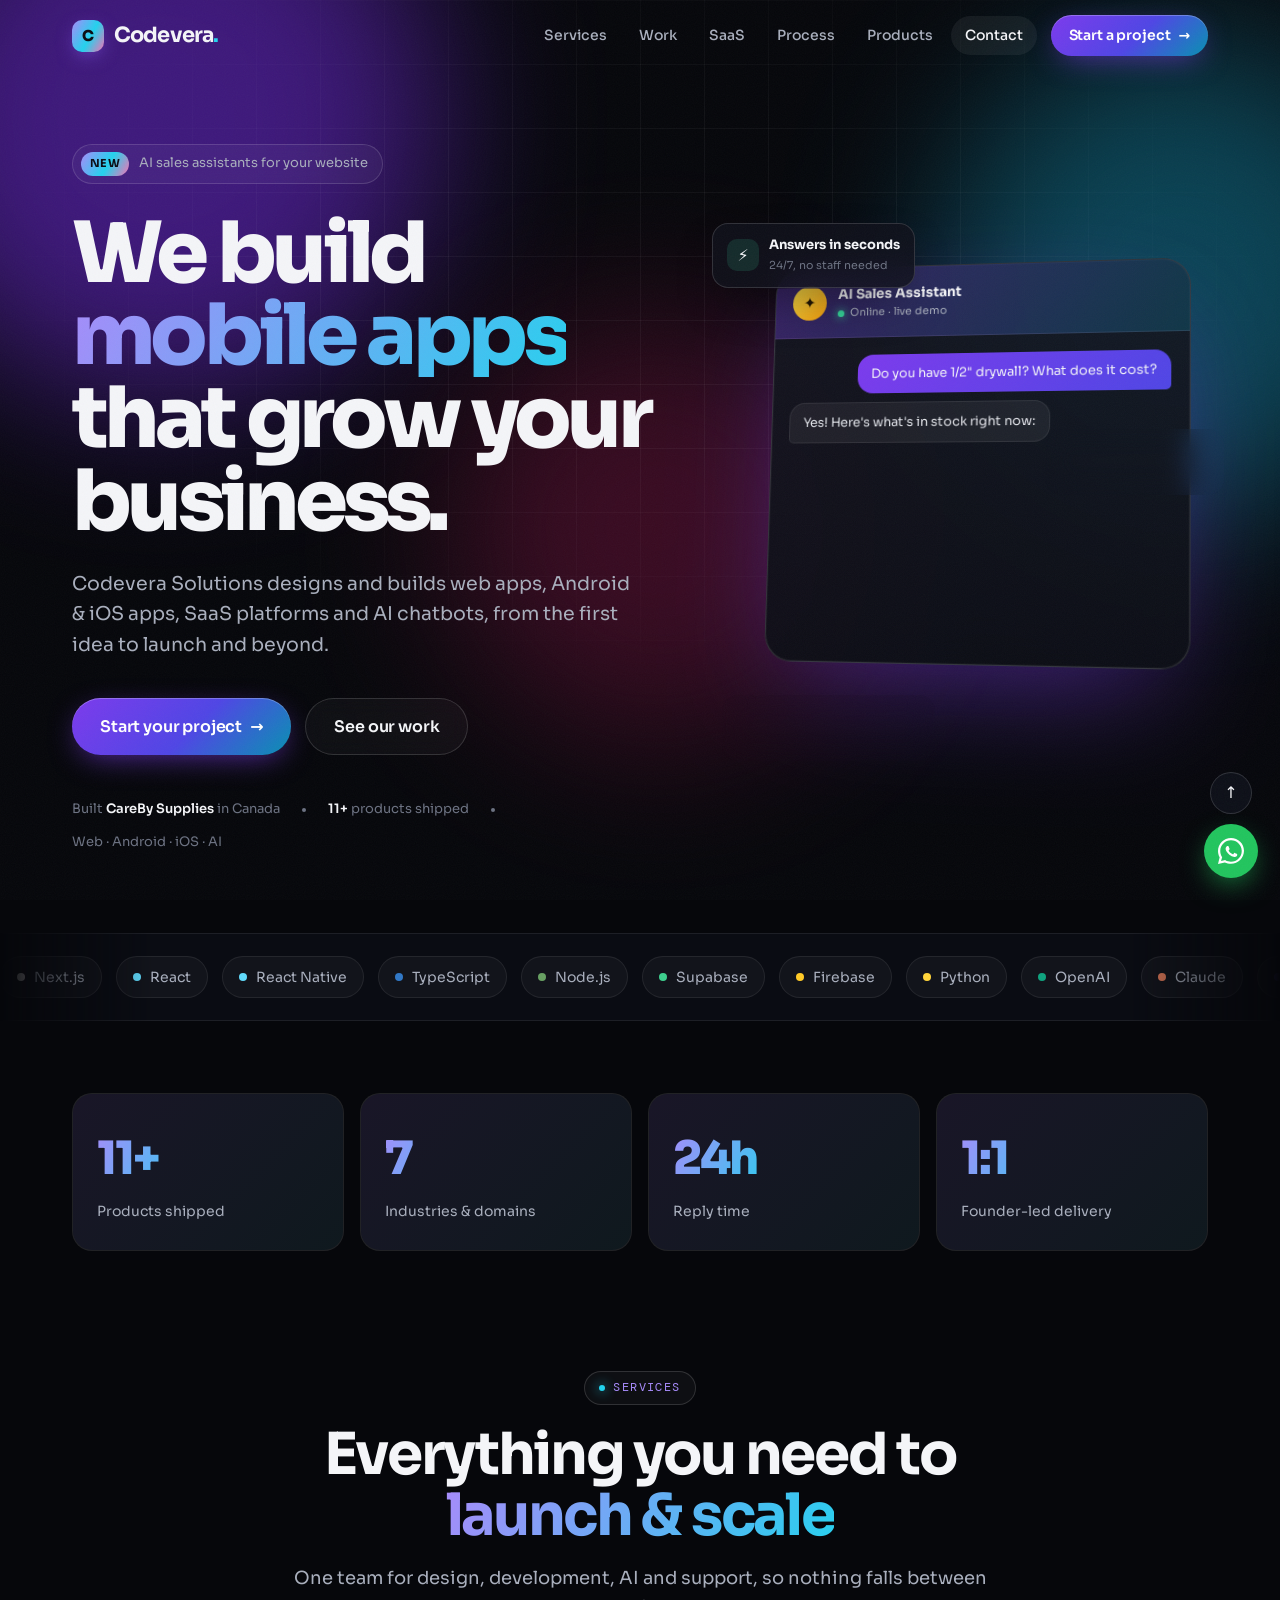
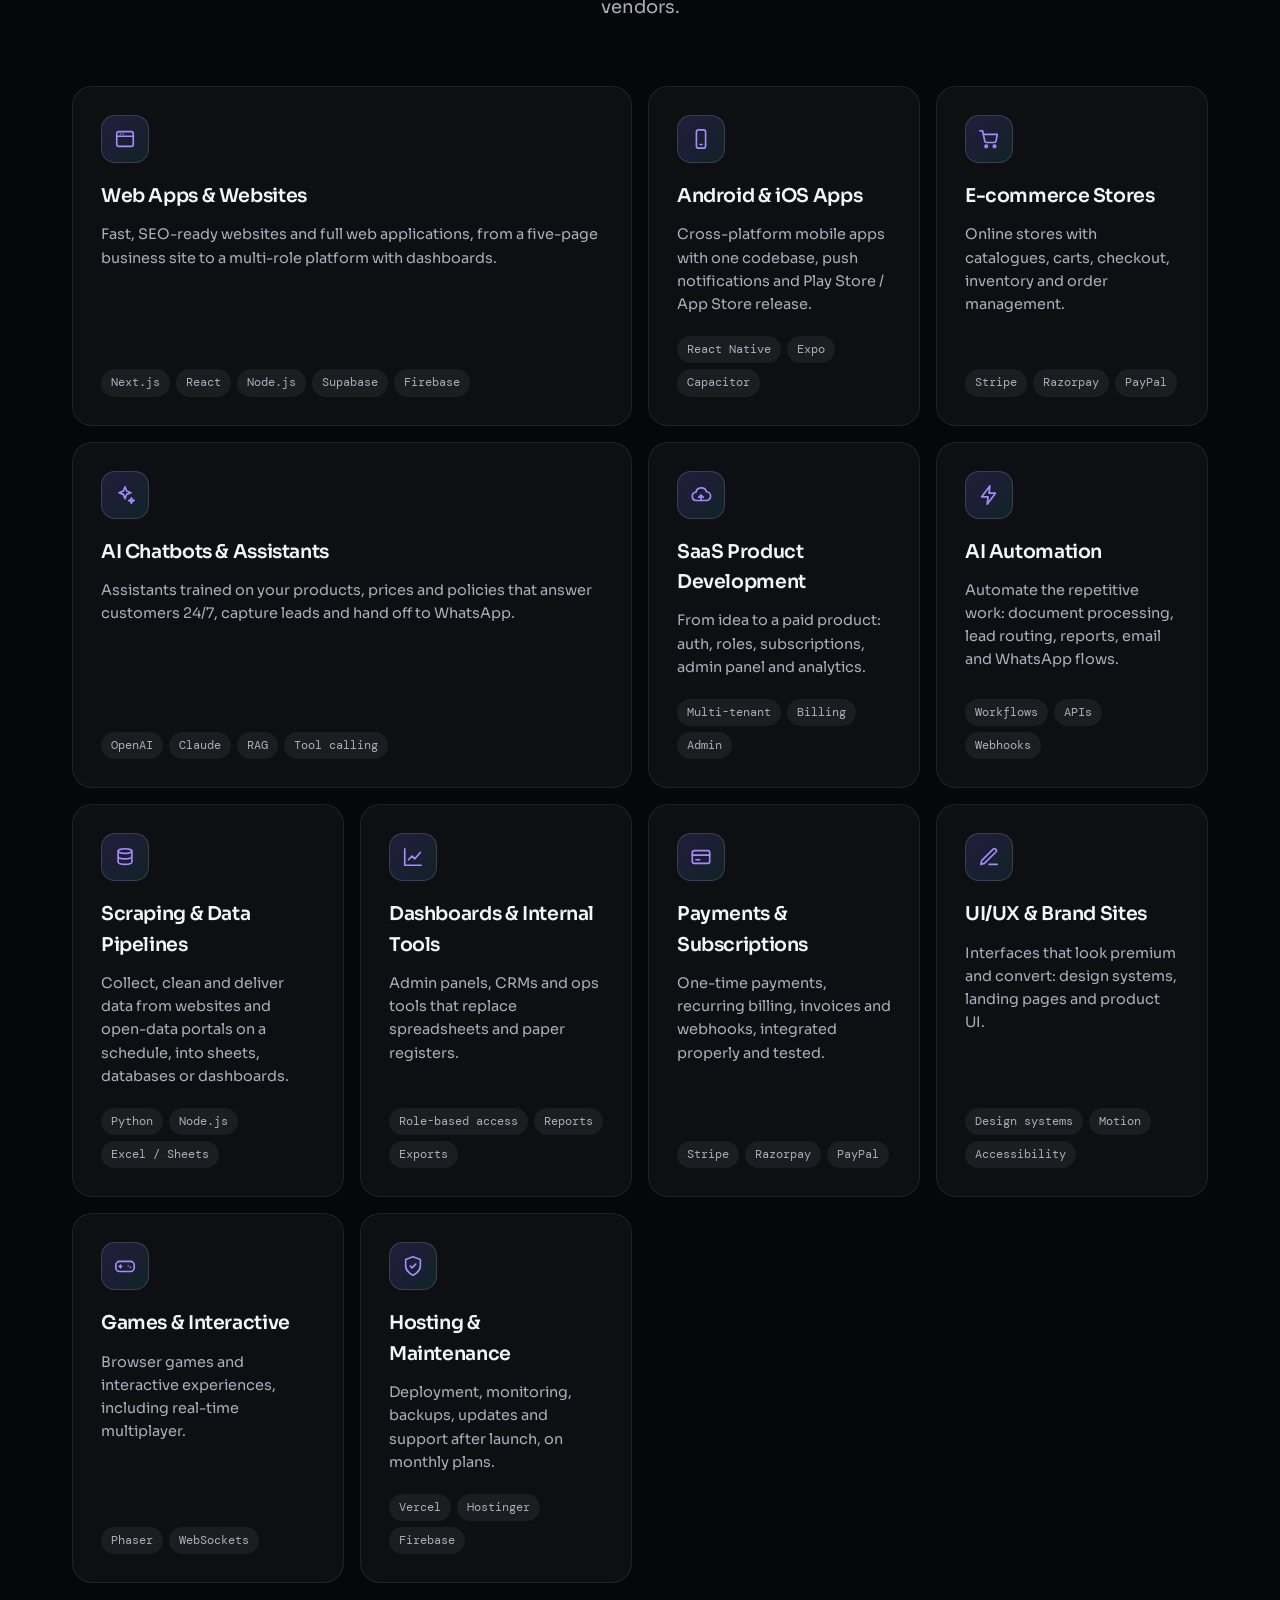
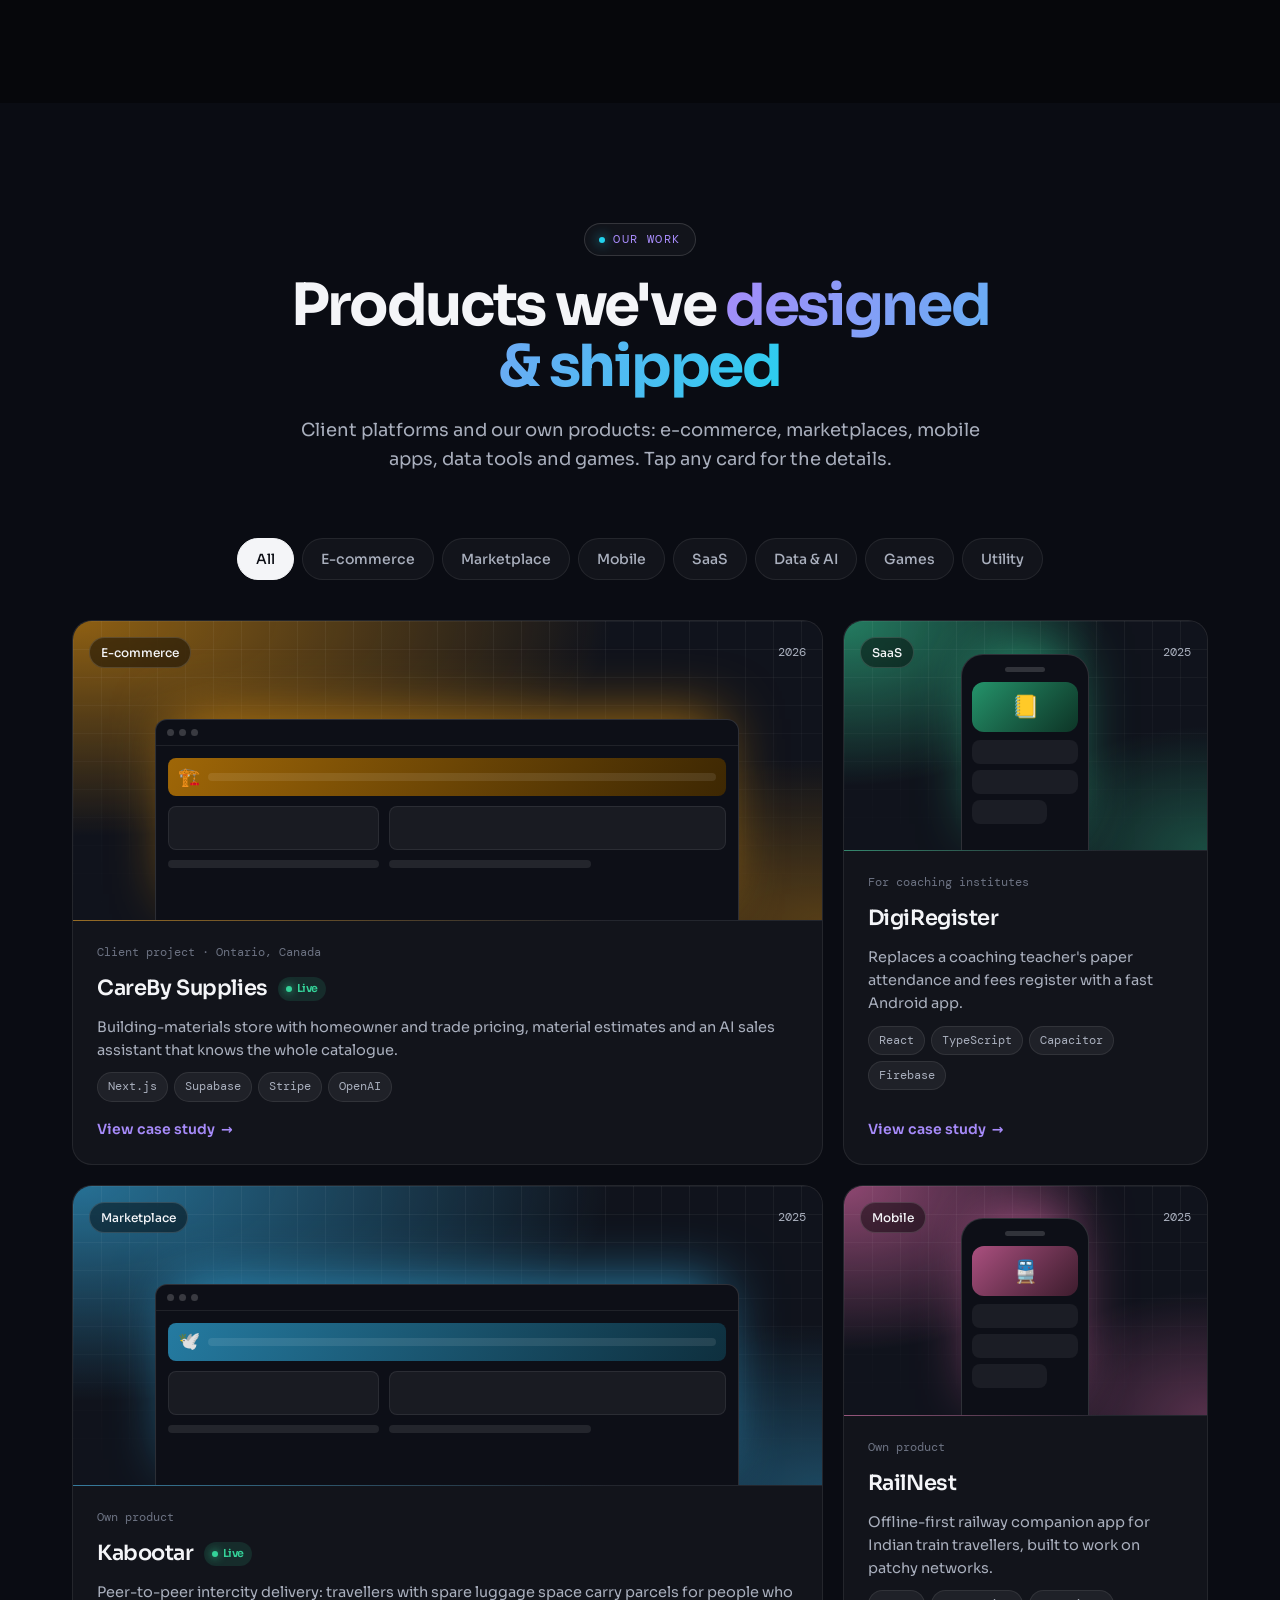
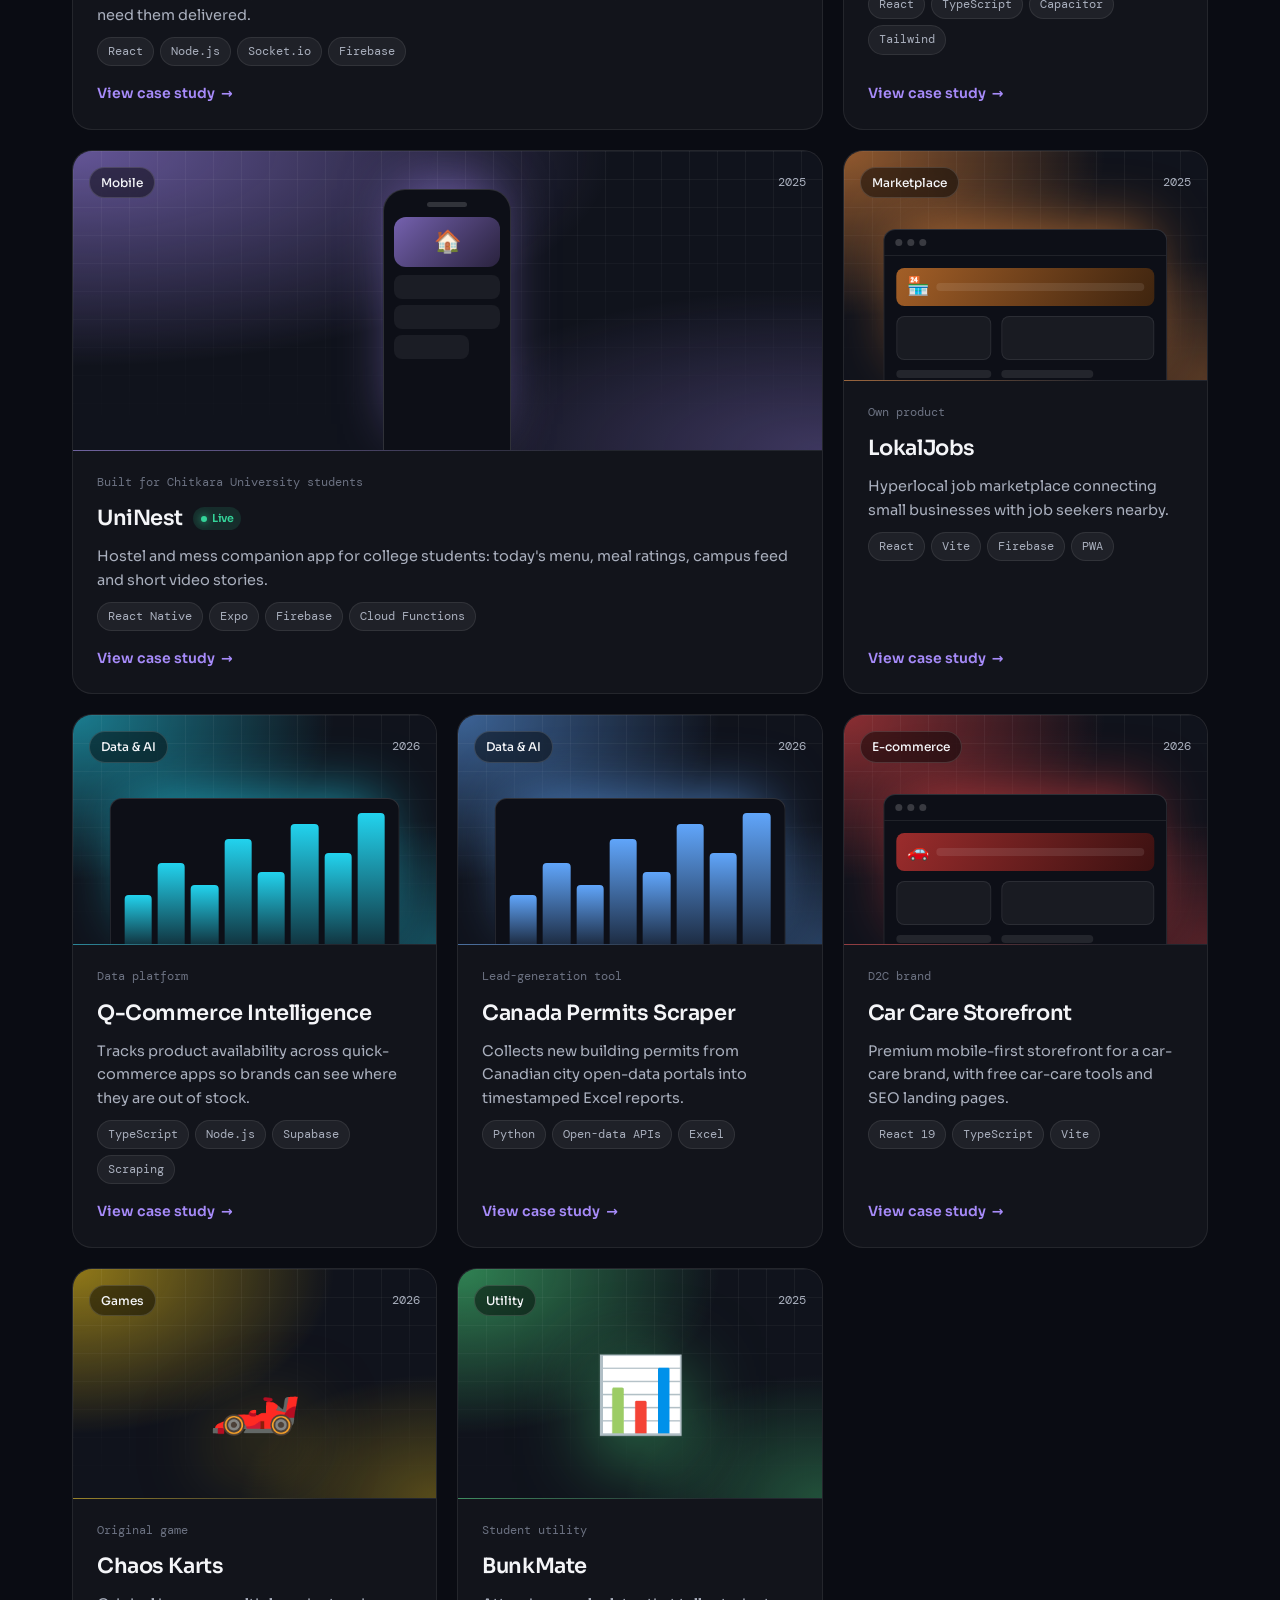
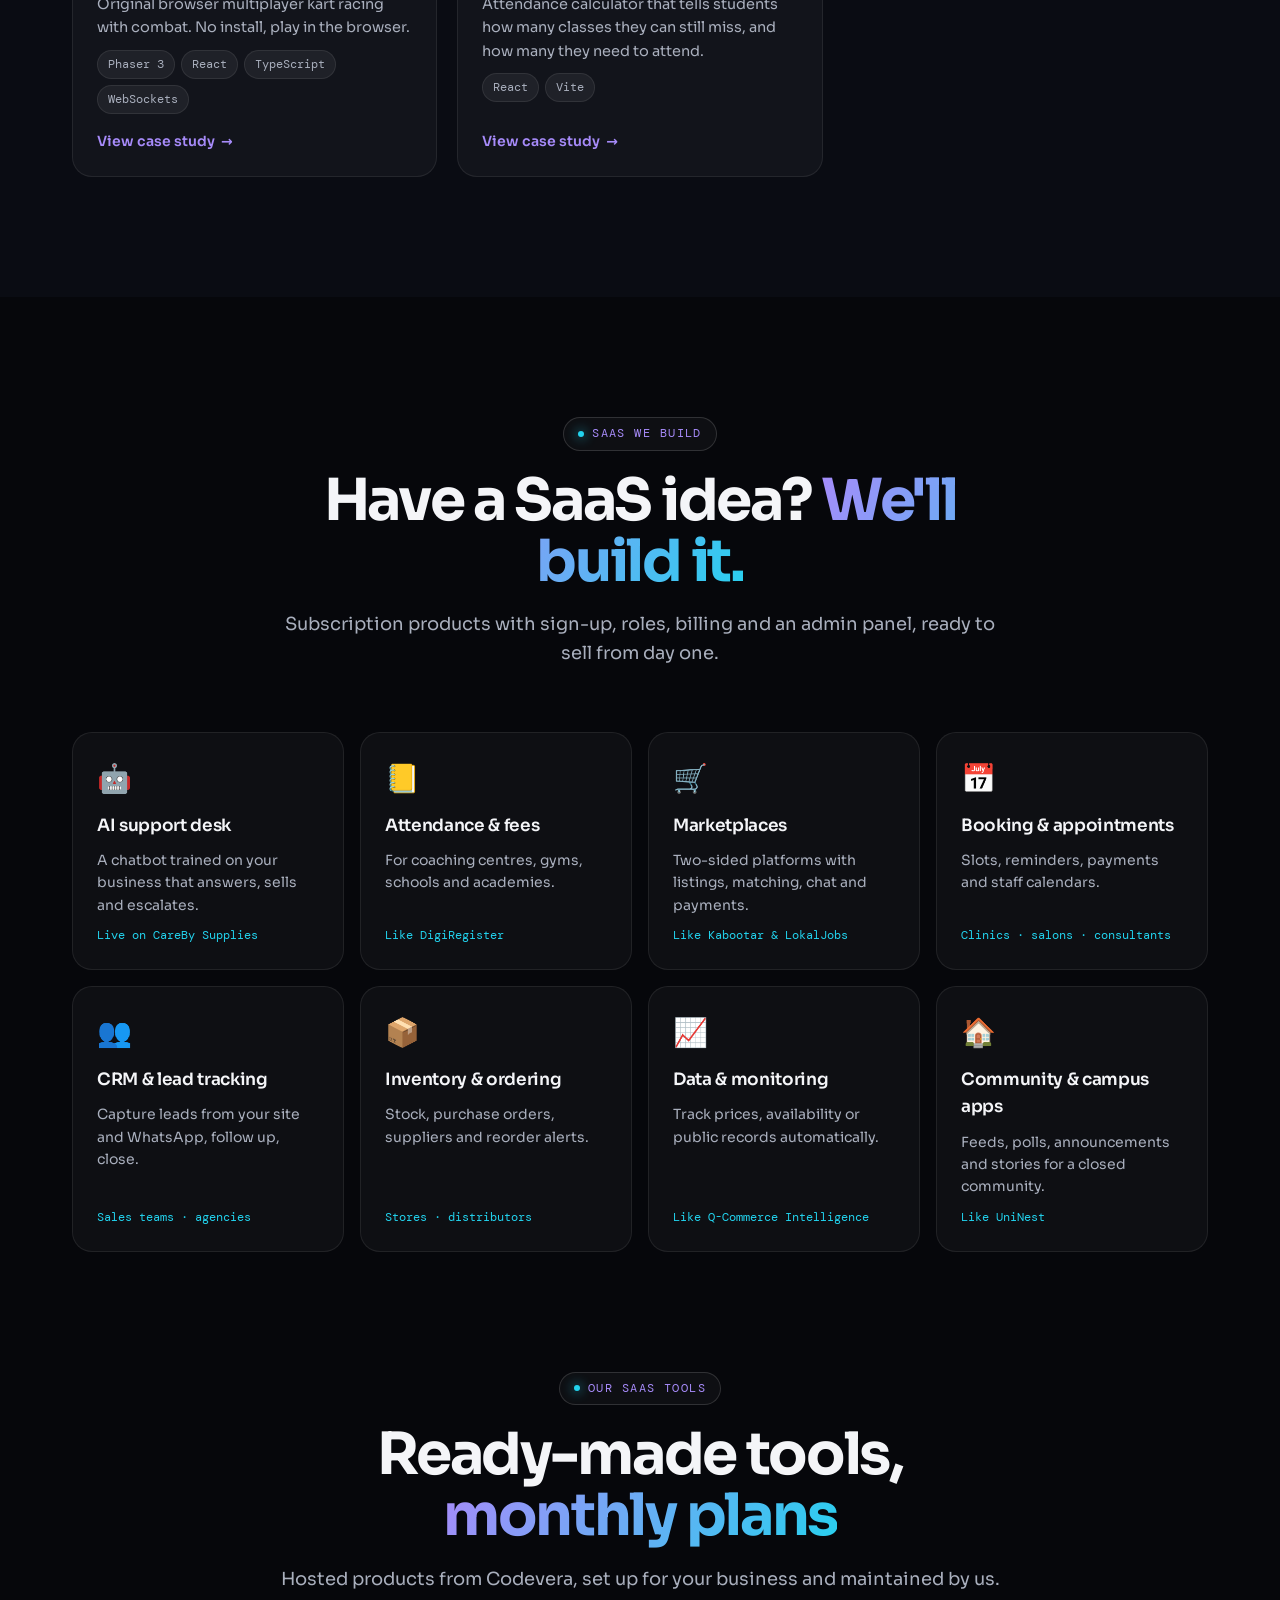
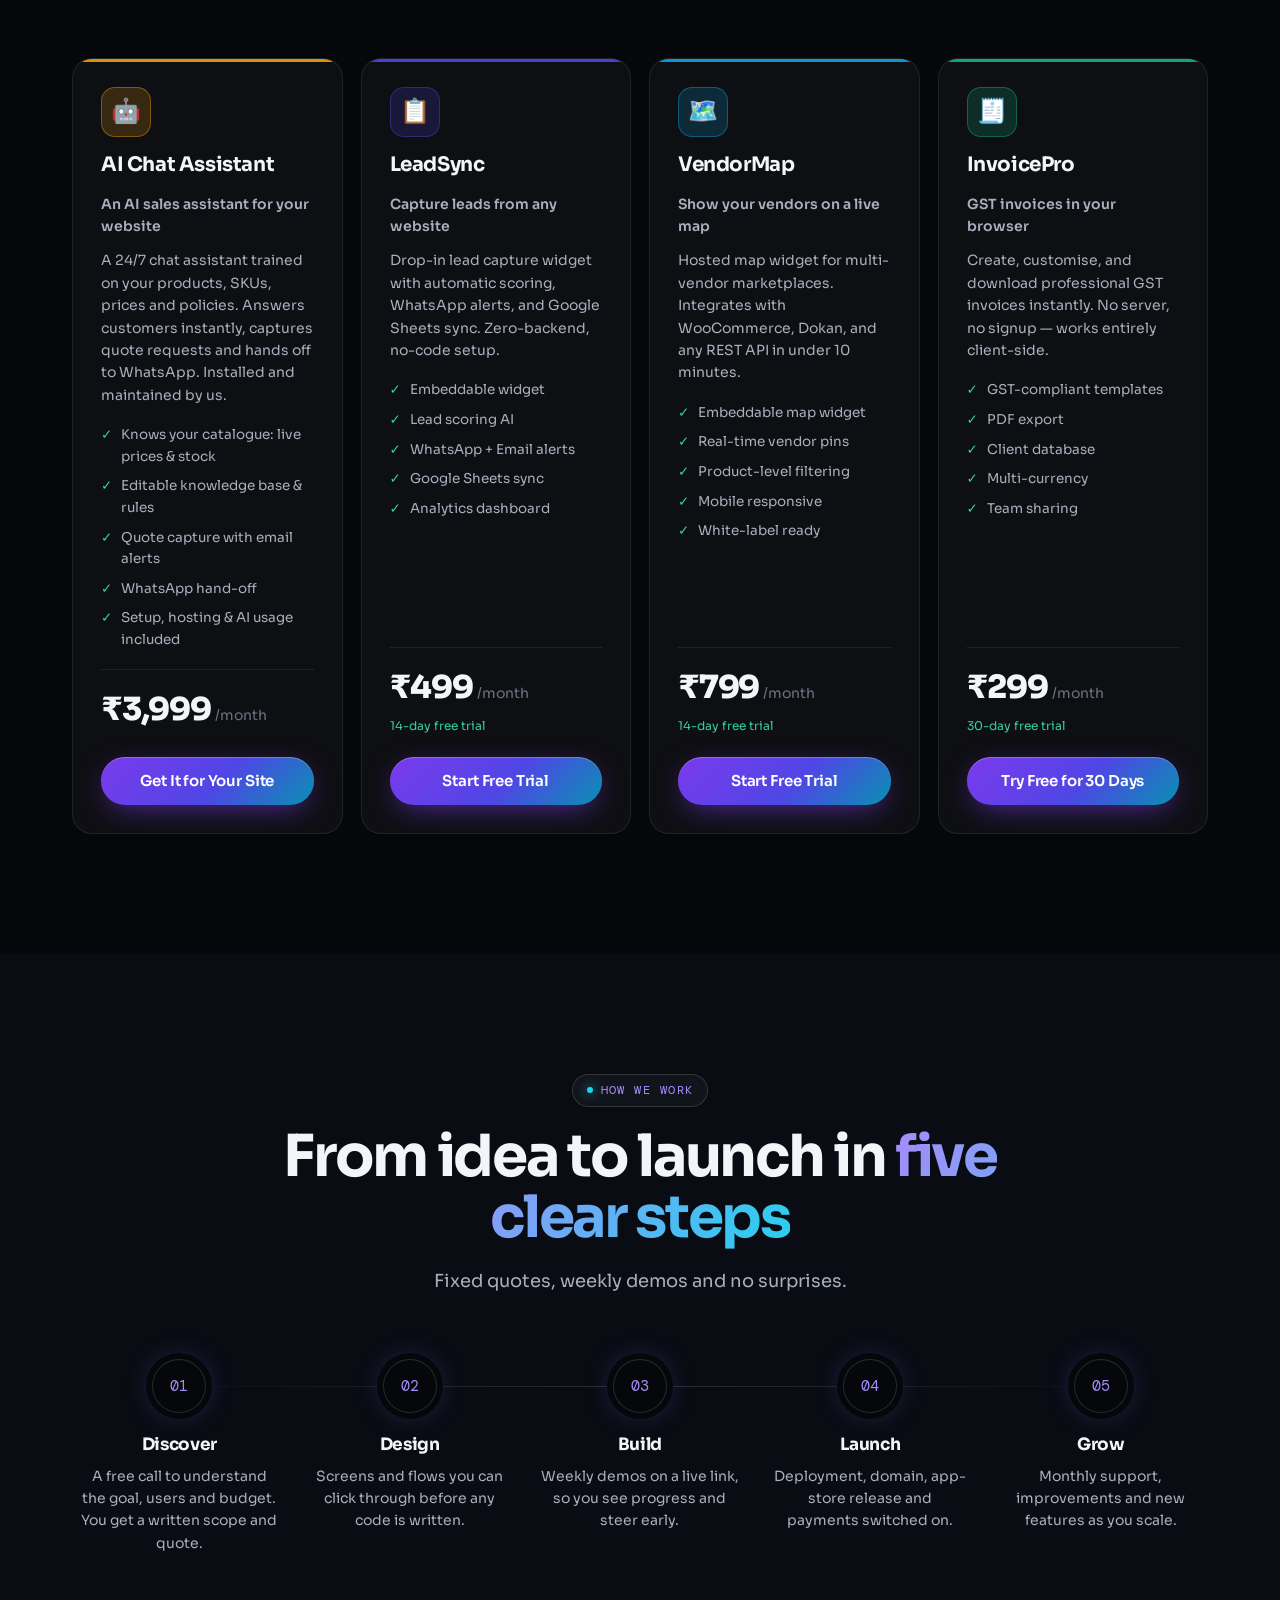
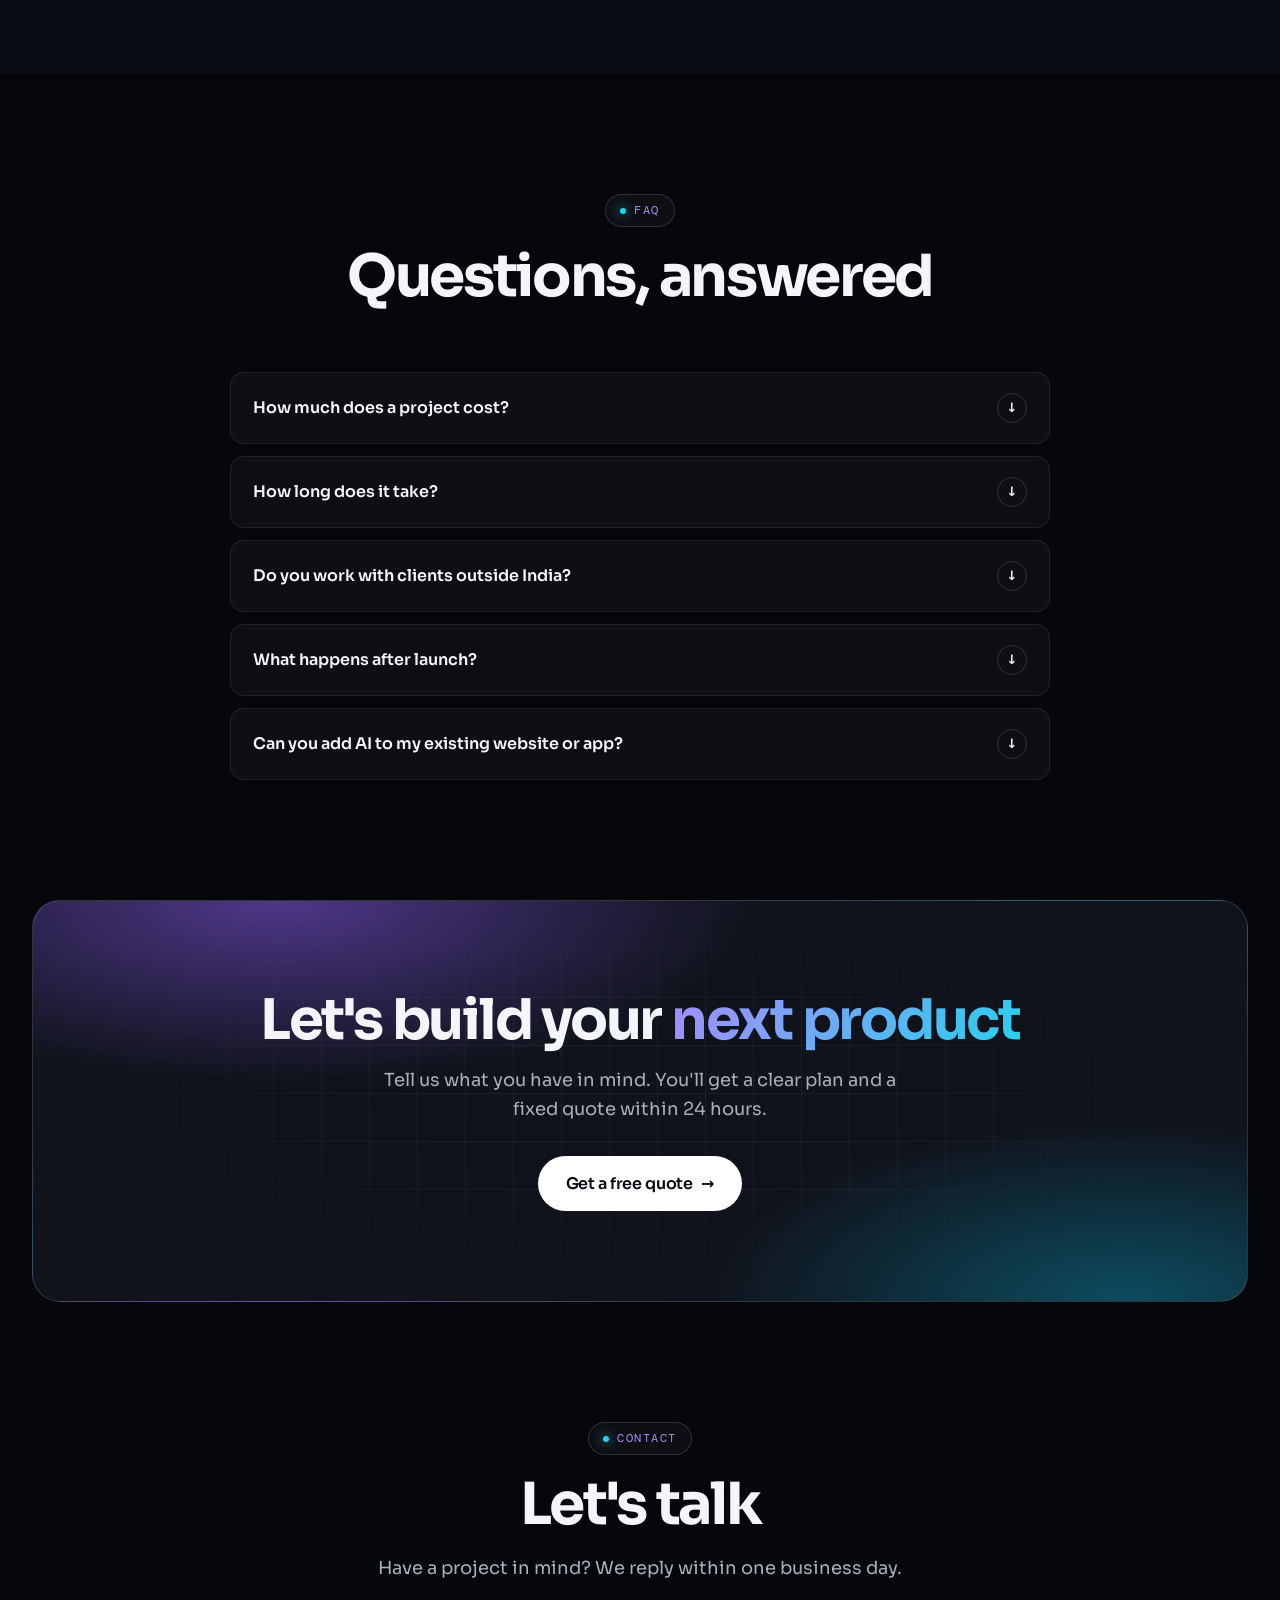
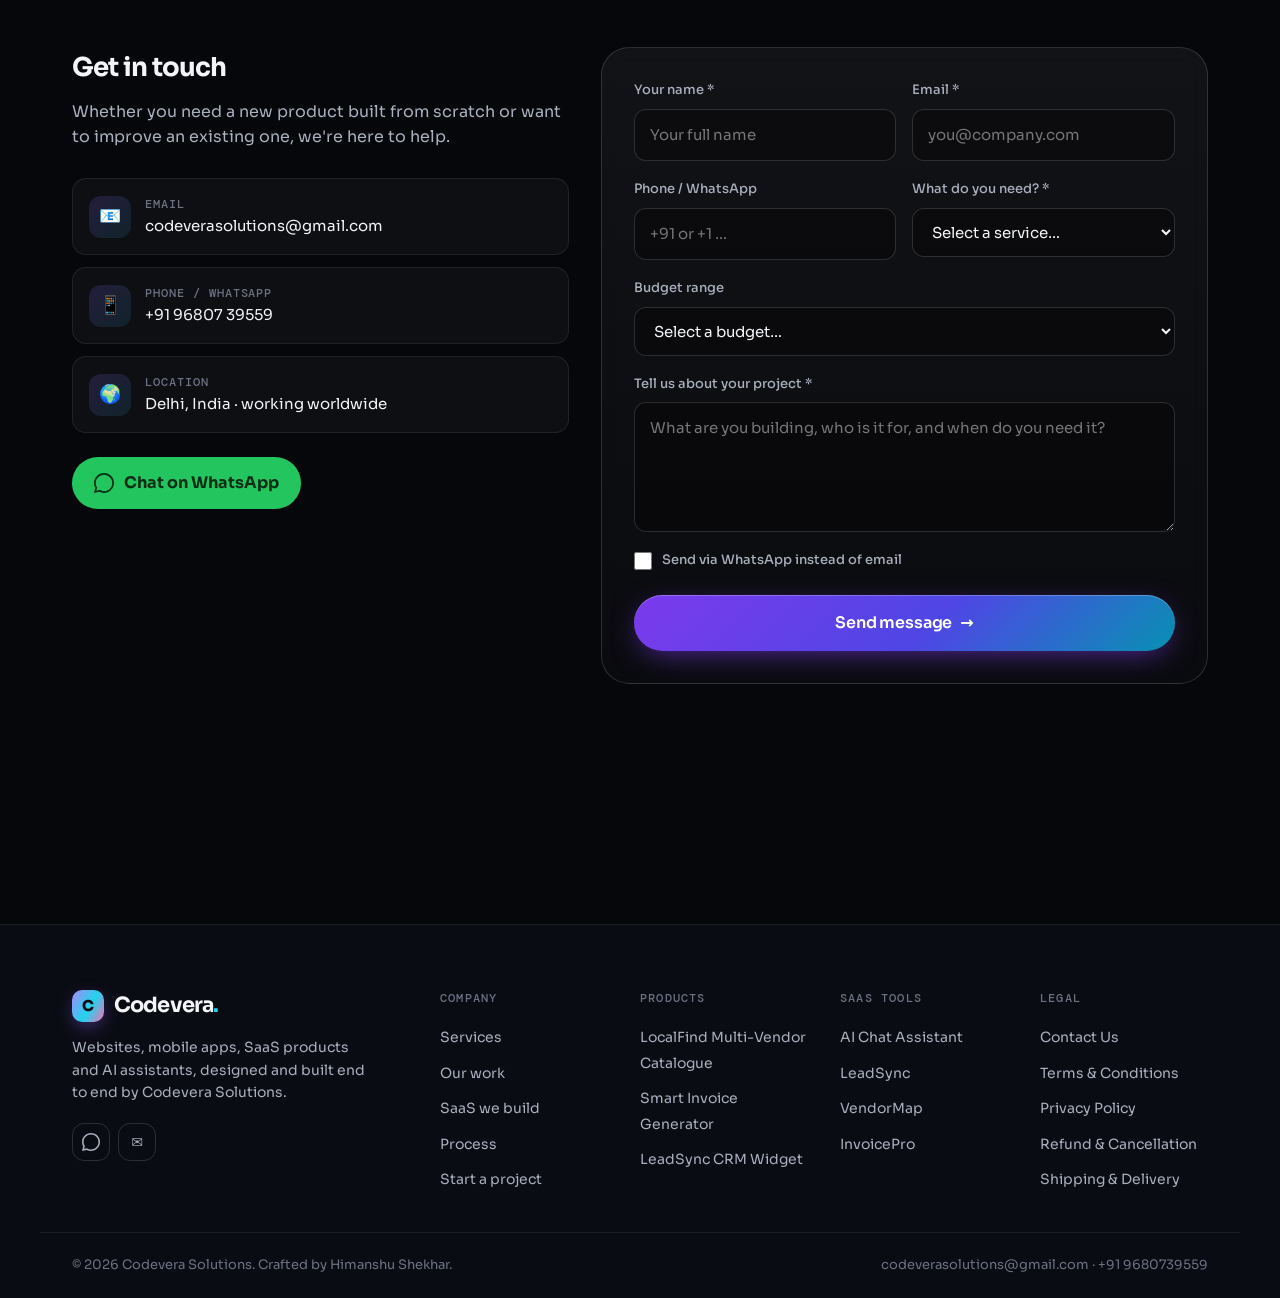
==== commit bf14422b: "Make the site phone and tablet friendly; link Kabootar and UniNest - Phones: services, SaaS ideas an" ====
--- a/index.html
+++ b/index.html
@@ -95,6 +95,7 @@
       <p class="section-desc">One team for design, development, AI and support, so nothing falls between vendors.</p>
     </div>
     <div id="services-grid" class="services-grid"></div>
+    <p class="swipe-hint" aria-hidden="true">Swipe to see more</p>
   </div>
 </section>
 
@@ -120,6 +121,7 @@
       <p class="section-desc">Subscription products with sign-up, roles, billing and an admin panel, ready to sell from day one.</p>
     </div>
     <div id="build-grid" class="build-grid"></div>
+    <p class="swipe-hint" aria-hidden="true">Swipe to see more</p>
   </div>
 </section>
 
@@ -132,6 +134,7 @@
       <p class="section-desc">Hosted products from Codevera, set up for your business and maintained by us.</p>
     </div>
     <div id="saas-grid" class="saas-grid"></div>
+    <p class="swipe-hint" aria-hidden="true">Swipe to see more</p>
   </div>
 </section>
 
--- a/css/style.css
+++ b/css/style.css
@@ -499,7 +499,7 @@
 }
 .filter-btn:hover { color: var(--ink); border-color: var(--border-2); }
 .filter-btn.active { color: #0b0d14; background: var(--ink); border-color: var(--ink); }
-.projects-grid { display: grid; grid-template-columns: repeat(3, 1fr); gap: 20px; }
+.projects-grid { display: grid; grid-template-columns: repeat(3, 1fr); grid-auto-flow: row dense; gap: 20px; }
 .project-card { display: flex; flex-direction: column; cursor: pointer; text-align: left; }
 .project-card.featured { grid-column: span 2; }
 .project-card.featured .project-image { height: 300px; }
@@ -826,3 +826,83 @@
 
 /* the close button sits where the year would be */
 .modal-card .project-year { display: none; }
+
+/* ── responsive refinements (tablet + phone) ──────────────────────────── */
+
+/* tablets: two equal columns, no double-width cards (they became huge) */
+@media (max-width: 1100px) {
+  .project-card.featured { grid-column: auto; }
+  .project-card.featured .project-image { height: 230px; }
+  .float-chip.c2 { right: -4px; }
+}
+
+/* touch screens: no sticky "hover" lift after a tap */
+@media (hover: none) {
+  .spot:hover, .product-card:hover, .blog-card:hover, .btn-primary:hover, .btn-secondary:hover { transform: none; }
+  .project-card:hover .mock { transform: translateX(-50%); }
+  .project-card:hover .mock-icon { transform: translate(-50%, -40%); }
+}
+
+@media (max-width: 640px) {
+  /* swipeable rows instead of a very long single column */
+  .services-grid, .build-grid, .saas-grid {
+    grid-template-columns: none;
+    grid-auto-flow: column;
+    grid-auto-columns: 84%;
+    gap: 12px;
+    overflow-x: auto;
+    overscroll-behavior-x: contain;
+    scroll-snap-type: x mandatory;
+    margin: 0 -1.25rem;
+    padding: 4px 1.25rem 20px;
+    scroll-padding: 0 1.25rem;
+    scrollbar-width: none;
+  }
+  .services-grid::-webkit-scrollbar, .build-grid::-webkit-scrollbar, .saas-grid::-webkit-scrollbar, .filter-bar::-webkit-scrollbar { display: none; }
+  .services-grid > *, .build-grid > *, .saas-grid > * { scroll-snap-align: start; }
+  /* cards off to the side never "scroll into view", so don't hide them */
+  .services-grid > .reveal, .build-grid > .reveal, .saas-grid > .reveal { opacity: 1; transform: none; }
+  .service-card.wide { grid-column: auto; }
+  .swipe-hint { display: flex; }
+
+  /* project filters: one swipeable row */
+  .filter-bar {
+    flex-wrap: nowrap;
+    justify-content: flex-start;
+    overflow-x: auto;
+    margin: 0 -1.25rem 28px;
+    padding: 0 1.25rem;
+    scrollbar-width: none;
+  }
+  .filter-btn { flex: none; }
+
+  .hero h1 { letter-spacing: -0.045em; }
+  .hero-desc { font-size: 17px; }
+  .hero-proof { gap: 6px 16px; margin-top: 32px; }
+  .hero-proof .sep { display: none; }
+  .section-desc { font-size: 16px; }
+  .stat-item { padding: 20px 18px; }
+
+  /* case study opens as a bottom sheet */
+  .modal { padding: 0; place-items: end center; }
+  .modal-card { width: 100%; max-height: 92dvh; border-radius: 24px 24px 0 0; transform: translateY(40px); }
+  .modal-card .project-image { height: 190px; }
+  .modal-body h3 { font-size: 24px; }
+  .modal-actions .btn { flex: 1 1 100%; }
+
+  #whatsapp-float { right: 14px; bottom: 14px; }
+  .whatsapp-btn { width: 48px; height: 48px; }
+  .to-top-btn { width: 38px; height: 38px; }
+}
+
+@media (max-width: 380px) {
+  .process { grid-template-columns: 1fr; }
+  .stats-bar .container { gap: 10px; }
+  .stat-label { font-size: 13px; }
+}
+
+/* "swipe" cue under carousels, phones only */
+.swipe-hint { display: none; align-items: center; justify-content: center; gap: 8px; margin-top: 4px; font-size: 12px; font-family: var(--f-mono); color: var(--ink-3); }
+.swipe-hint::after { content: '→'; animation: nudge 1.6s ease-in-out infinite; }
+@keyframes nudge { 0%, 100% { transform: translateX(0); } 50% { transform: translateX(5px); } }
+@media (max-width: 640px) { .swipe-hint { display: flex; } }
